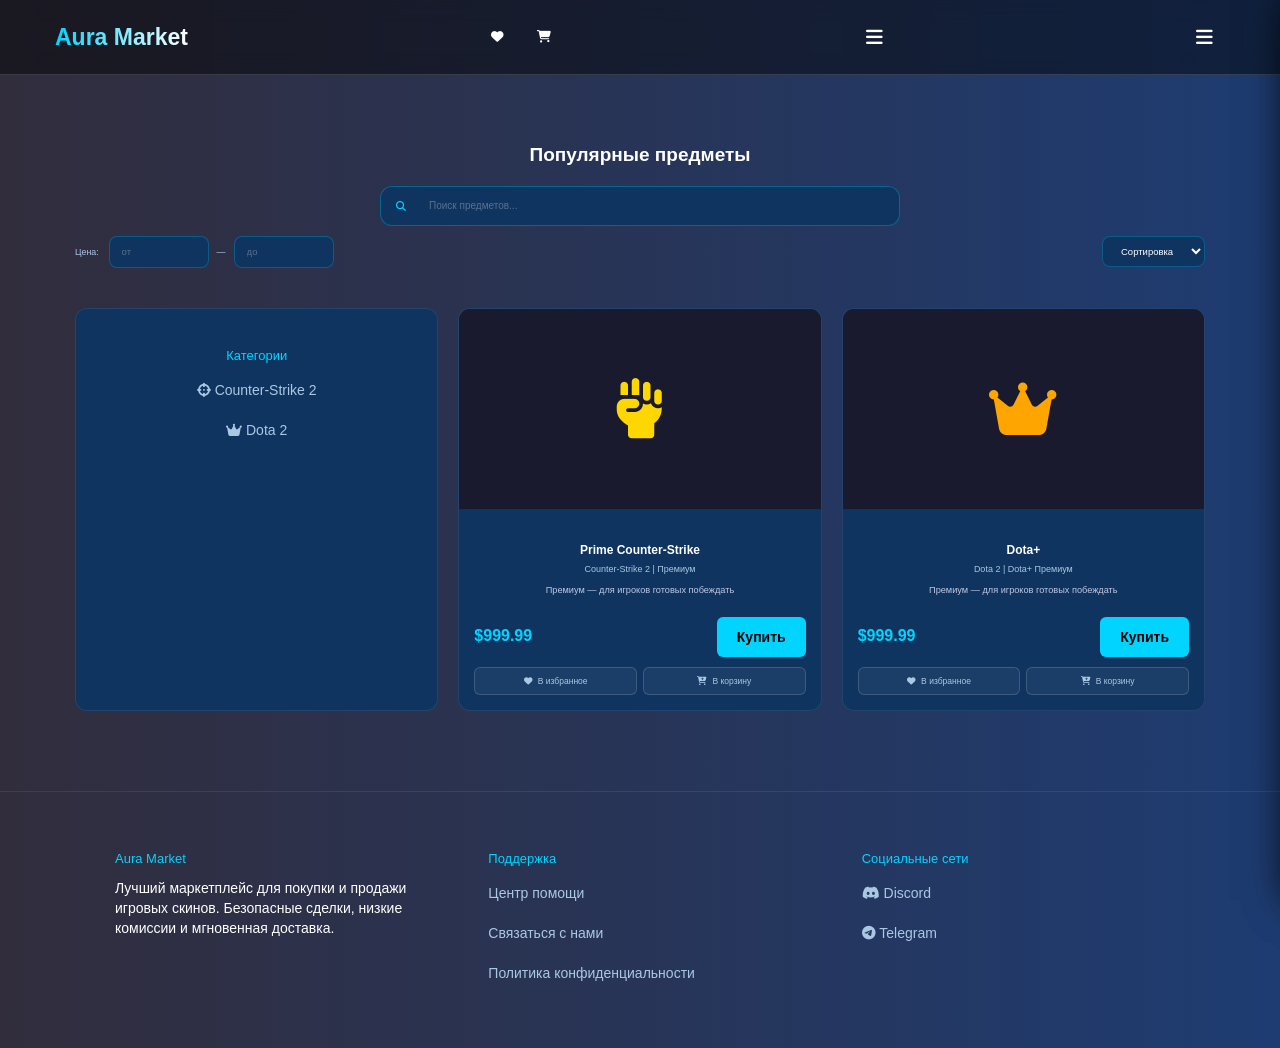
==== index.html @ d7846543 "Update index.html" ====
<!DOCTYPE html>
<html lang="ru">
<head>
    <meta charset="UTF-8">
    <meta name="viewport" content="width=device-width, initial-scale=1.0">
    <title>Aura Market</title>
    <link rel="stylesheet" href="https://cdn.jsdelivr.net/npm/bootstrap@3.4.1/dist/css/bootstrap.min.css">
    <link rel="stylesheet" href="https://cdnjs.cloudflare.com/ajax/libs/font-awesome/6.5.0/css/all.min.css">
    <link rel="stylesheet" href="style.css">

    <style>
        /* ========== БАЗОВЫЕ ЦВЕТА (как в Counter-Strike.html) ========== */
        body {
            background-color: #1a1a2e;
            color: white;
        }

        header {
            background: rgba(0,0,0,0.45);
            backdrop-filter: blur(10px);
            border-bottom: 1px solid rgba(255,255,255,0.15);
            padding: 12px 0;
            position: sticky;
            top: 0;
            z-index: 1000;
        }
        .header-content {
            display: flex;
            justify-content: space-between;
            align-items: center;
            max-width: 1200px;
            margin: 0 auto;
            padding: 0 15px;
            height: 50px;
            box-sizing: border-box;
        }
        .header-content > a {
            display: flex;
            align-items: center;
            text-decoration: none;
            padding: 0;
            margin: 0;
            line-height: 1;
            height: 100%;
        }
        label.hamburger {
            display: flex !important;
            align-items: center;
            margin: 0;
            line-height: 1;
            height: 100%;
        }
        .logo {
            font-size: 2.3rem;
            font-weight: 800;
            background: linear-gradient(90deg, #00d4ff, #ffffff);
            -webkit-background-clip: text;
            -webkit-text-fill-color: transparent;
            margin: 0;
            line-height: 1;
            display: flex;
            align-items: center;
        }
        .hamburger {
            font-size: 1.9rem;
            color: white;
            cursor: pointer;
            padding: 8px 12px;
            border-radius: 8px;
            transition: 0.3s;
            margin-left: 15px;
        }
        .hamburger:hover {
            background: rgba(255,255,255,0.15);
        }
        .menu-toggle { display: none; }

        .mobile-menu {
            position: absolute;
            top: 100%;
            right: 15px;
            background: rgba(25, 28, 55, 0.98);
            border: 1px solid rgba(0,212,255,0.3);
            border-radius: 12px;
            width: 260px;
            padding: 15px 0;
            box-shadow: 0 15px 35px rgba(0,0,0,0.6);
            opacity: 0;
            visibility: hidden;
            transform: translateY(-15px);
            transition: all 0.35s ease;
        }
        .menu-toggle:checked ~ .mobile-menu {
            opacity: 1;
            visibility: visible;
            transform: translateY(0);
        }
        .mobile-menu a {
            display: block;
            padding: 14px 22px;
            color: #e0e0ff;
            text-decoration: none;
            font-size: 1.08rem;
        }
        .mobile-menu a:hover {
            background: rgba(0,212,255,0.15);
            color: white;
        }
        .mobile-menu hr {
            border-color: rgba(255,255,255,0.12);
            margin: 10px 0;
        }
        .select-group {
            padding: 10px 22px;
            display: flex;
            gap: 12px;
        }
        .select-group select {
            flex: 1;
            background: rgba(255,255,255,0.08);
            color: white;
            border: 1px solid rgba(255,255,255,0.25);
            border-radius: 8px;
            padding: 8px 12px;
            font-size: 1rem;
        }

        /* ========== GRID и КАРТОЧКИ ========== */
        .skins-grid {
            display: grid;
            grid-template-columns: repeat(auto-fit, minmax(280px, 1fr));
            gap: 20px;
            padding: 20px 0;
        }

        .skin-card {
            background: #0f3460;
            border-radius: 12px;
            overflow: hidden;
            color: white;
            text-align: center;
            transition: transform 0.25s, box-shadow 0.25s;
        }
        .skin-card:hover {
            transform: translateY(-4px);
            box-shadow: 0 10px 30px rgba(0, 212, 255, 0.2);
        }
        .skin-image {
            font-size: 6rem;
            padding: 30px 0;
            background: #1a1a2e;
        }
        .skin-info {
            padding: 15px;
        }
        .skin-name {
            font-size: 1.2rem;
            font-weight: bold;
            margin-bottom: 6px;
        }
        .skin-game {
            font-size: 0.9rem;
            color: #aac8e4;
            margin-bottom: 8px;
        }
        .skin-info p {
            font-size: 0.92rem;
            color: #c0c8e0;
            margin-bottom: 12px;
        }
        .skin-price {
            display: flex;
            align-items: center;
            justify-content: space-between;
            gap: 10px;
        }
        .price {
            font-size: 1.6rem;
            font-weight: bold;
            color: #00d4ff;
            margin: 0;
        }
        .btn-buy {
            background: #00d4ff;
            color: #000;
            padding: 10px 20px;
            border: none;
            border-radius: 6px;
            cursor: pointer;
            font-weight: bold;
            transition: background 0.2s;
        }
        .btn-buy:hover {
            background: #00b8d9;
        }
        .btn-buy a {
            color: inherit;
            text-decoration: none;
        }

        /* ========== КАТЕГОРИИ ========== */
        .footer-column h3 {
            color: #00d4ff;
            margin-bottom: 12px;
        }
        .footer-column ul {
            list-style: none;
            padding: 0;
        }
        .footer-column ul li a {
            color: #aac8e4;
            text-decoration: none;
            display: block;
            padding: 5px 0;
            transition: color 0.2s;
        }
        .footer-column ul li a:hover {
            color: #00d4ff;
        }
        .footer-column.categories {
            background: #0f3460;
            border-radius: 12px;
            padding: 20px;
            display: flex;
            flex-direction: column;
            justify-content: flex-start;
        }

        /* ========== ПОИСК ========== */
        .search-bar {
            max-width: 520px;
            margin: 0 auto 10px;
            position: relative;
        }
        .search-bar input {
            width: 100%;
            padding: 12px 44px 12px 48px;
            border-radius: 12px;
            border: 1px solid rgba(0,212,255,0.3);
            background: #0f3460;
            color: white;
            font-size: 1rem;
            outline: none;
            transition: border-color 0.2s, box-shadow 0.2s;
            box-sizing: border-box;
        }
        .search-bar input:focus {
            border-color: rgba(0,212,255,0.7);
            box-shadow: 0 0 0 3px rgba(0,212,255,0.12);
        }
        .search-bar input::placeholder {
            color: rgba(255,255,255,0.3);
        }
        .search-bar .search-icon {
            position: absolute;
            left: 16px;
            top: 50%;
            transform: translateY(-50%);
            color: #00d4ff;
            font-size: 1rem;
            pointer-events: none;
        }
        .search-bar .search-clear {
            position: absolute;
            right: 14px;
            top: 50%;
            transform: translateY(-50%);
            color: rgba(255,255,255,0.4);
            font-size: 0.85rem;
            cursor: pointer;
            display: none;
            background: none;
            border: none;
            padding: 0;
            line-height: 1;
        }
        .search-bar .search-clear:hover { color: #00d4ff; }

        .no-results {
            display: none;
            text-align: center;
            padding: 40px 20px;
            color: #aac8e4;
            font-size: 1.05rem;
            grid-column: 1 / -1;
        }
        .no-results i {
            font-size: 2.5rem;
            color: #00d4ff;
            display: block;
            margin-bottom: 12px;
        }

        /* ========== ИКОНКИ ХЕДЕРА ========== */
        .header-icons {
            display: flex;
            align-items: center;
            gap: 4px;
            height: 100%;
        }
        .icon-btn {
            position: relative;
            display: flex;
            align-items: center;
            justify-content: center;
            width: 42px;
            height: 42px;
            border-radius: 8px;
            background: none;
            border: none;
            color: white;
            font-size: 1.25rem;
            cursor: pointer;
            transition: background 0.2s;
        }
        .icon-btn:hover { background: rgba(255,255,255,0.12); }
        .icon-btn .badge {
            position: absolute;
            top: 4px;
            right: 4px;
            background: #00d4ff;
            color: #000;
            font-size: 0.6rem;
            font-weight: 700;
            border-radius: 999px;
            min-width: 16px;
            height: 16px;
            display: flex;
            align-items: center;
            justify-content: center;
            padding: 0 3px;
            display: none;
        }

        /* ========== БОКОВЫЕ ПАНЕЛИ ========== */
        .side-panel {
            position: fixed;
            top: 0;
            right: -380px;
            width: 360px;
            max-width: 95vw;
            height: 100vh;
            background: #0d1b3e;
            border-left: 1px solid rgba(0,212,255,0.2);
            box-shadow: -10px 0 40px rgba(0,0,0,0.6);
            z-index: 2000;
            display: flex;
            flex-direction: column;
            transition: right 0.35s cubic-bezier(.4,0,.2,1);
        }
        .side-panel.open { right: 0; }

        .panel-overlay {
            position: fixed;
            inset: 0;
            background: rgba(0,0,0,0.55);
            z-index: 1999;
            opacity: 0;
            pointer-events: none;
            transition: opacity 0.3s;
        }
        .panel-overlay.open { opacity: 1; pointer-events: all; }

        .panel-header {
            display: flex;
            align-items: center;
            justify-content: space-between;
            padding: 18px 20px;
            border-bottom: 1px solid rgba(255,255,255,0.1);
            flex-shrink: 0;
        }
        .panel-header h3 {
            margin: 0;
            font-size: 1.2rem;
            font-weight: 700;
            color: #00d4ff;
        }
        .panel-close {
            background: none;
            border: none;
            color: rgba(255,255,255,0.5);
            font-size: 1.3rem;
            cursor: pointer;
            padding: 4px 8px;
            border-radius: 6px;
            transition: all 0.2s;
        }
        .panel-close:hover { background: rgba(255,255,255,0.1); color: white; }

        .panel-body {
            flex: 1;
            overflow-y: auto;
            padding: 16px;
        }
        .panel-body::-webkit-scrollbar { width: 4px; }
        .panel-body::-webkit-scrollbar-thumb { background: rgba(0,212,255,0.3); border-radius: 4px; }

        .panel-empty {
            text-align: center;
            padding: 60px 20px;
            color: #aac8e4;
        }
        .panel-empty i {
            font-size: 3rem;
            color: rgba(0,212,255,0.3);
            display: block;
            margin-bottom: 14px;
        }

        /* Карточка внутри панели */
        .panel-item {
            display: flex;
            align-items: center;
            gap: 12px;
            background: #0f3460;
            border-radius: 10px;
            padding: 12px;
            margin-bottom: 10px;
        }
        .panel-item-icon {
            font-size: 2rem;
            width: 48px;
            text-align: center;
            flex-shrink: 0;
        }
        .panel-item-info { flex: 1; min-width: 0; }
        .panel-item-name {
            font-weight: 600;
            font-size: 0.95rem;
            white-space: nowrap;
            overflow: hidden;
            text-overflow: ellipsis;
        }
        .panel-item-game {
            font-size: 0.8rem;
            color: #aac8e4;
            margin-top: 2px;
        }
        .panel-item-price {
            font-size: 1rem;
            font-weight: 700;
            color: #00d4ff;
            white-space: nowrap;
        }
        .panel-item-actions {
            display: flex;
            flex-direction: column;
            gap: 5px;
            flex-shrink: 0;
        }
        .panel-item-actions button {
            background: none;
            border: none;
            cursor: pointer;
            padding: 4px 6px;
            border-radius: 6px;
            font-size: 0.85rem;
            transition: all 0.2s;
        }
        .btn-remove-item { color: #ff6b6b; }
        .btn-remove-item:hover { background: rgba(255,107,107,0.15); }
        .btn-move-item { color: #aac8e4; }
        .btn-move-item:hover { background: rgba(0,212,255,0.15); color: #00d4ff; }

        /* Корзина — количество */
        .panel-item-qty {
            display: flex;
            align-items: center;
            gap: 6px;
            margin-top: 4px;
        }
        .qty-btn {
            background: rgba(255,255,255,0.08);
            border: none;
            color: white;
            width: 22px;
            height: 22px;
            border-radius: 4px;
            cursor: pointer;
            font-size: 0.85rem;
            display: flex;
            align-items: center;
            justify-content: center;
            transition: background 0.15s;
        }
        .qty-btn:hover { background: rgba(0,212,255,0.2); }
        .qty-val { font-size: 0.9rem; min-width: 16px; text-align: center; }

        /* Футер панели */
        .panel-footer {
            padding: 16px;
            border-top: 1px solid rgba(255,255,255,0.1);
            flex-shrink: 0;
        }
        .panel-total {
            display: flex;
            justify-content: space-between;
            font-size: 1rem;
            font-weight: 600;
            margin-bottom: 12px;
            color: white;
        }
        .panel-total span:last-child { color: #00d4ff; }
        .btn-checkout {
            width: 100%;
            padding: 12px;
            background: #00d4ff;
            color: #000;
            border: none;
            border-radius: 10px;
            font-size: 1rem;
            font-weight: 700;
            cursor: pointer;
            transition: background 0.2s, transform 0.15s;
        }
        .btn-checkout:hover { background: #00b8d9; transform: translateY(-1px); }

        /* Кнопки на карточках */
        .skin-card-actions {
            display: flex;
            gap: 6px;
            margin-top: 10px;
        }
        .btn-card-action {
            flex: 1;
            padding: 7px;
            border-radius: 6px;
            border: 1px solid rgba(255,255,255,0.15);
            background: rgba(255,255,255,0.05);
            color: #aac8e4;
            font-size: 0.85rem;
            cursor: pointer;
            transition: all 0.2s;
            display: flex;
            align-items: center;
            justify-content: center;
            gap: 5px;
        }
        .btn-card-action:hover { background: rgba(0,212,255,0.12); border-color: rgba(0,212,255,0.35); color: #00d4ff; }
        .btn-card-action.active-fav { color: #ff6b6b; border-color: rgba(255,107,107,0.35); background: rgba(255,107,107,0.08); }
        .btn-card-action.active-cart { color: #00d4ff; border-color: rgba(0,212,255,0.4); background: rgba(0,212,255,0.08); }
        .filters-bar {
            display: flex;
            align-items: center;
            gap: 10px;
            flex-wrap: wrap;
            margin-bottom: 20px;
        }
        .filter-label {
            font-size: 0.88rem;
            color: #aac8e4;
            white-space: nowrap;
            margin: 0;
        }
        .price-inputs {
            display: flex;
            align-items: center;
            gap: 8px;
            flex: 1;
            min-width: 200px;
        }
        .price-inputs input {
            width: 100px;
            padding: 8px 12px;
            border-radius: 8px;
            border: 1px solid rgba(0,212,255,0.25);
            background: #0f3460;
            color: white;
            font-size: 0.95rem;
            outline: none;
            transition: border-color 0.2s;
            box-sizing: border-box;
        }
        .price-inputs input:focus {
            border-color: rgba(0,212,255,0.6);
        }
        .price-inputs input::placeholder {
            color: rgba(255,255,255,0.3);
        }
        .price-inputs .separator {
            color: #aac8e4;
            font-size: 0.9rem;
        }
        .filter-sort {
            padding: 8px 14px;
            border-radius: 8px;
            border: 1px solid rgba(0,212,255,0.25);
            background: #0f3460;
            color: white;
            font-size: 0.95rem;
            outline: none;
            cursor: pointer;
            transition: border-color 0.2s;
        }
        .filter-sort:focus {
            border-color: rgba(0,212,255,0.6);
        }
        .btn-reset-filters {
            padding: 8px 14px;
            border-radius: 8px;
            border: 1px solid rgba(255,255,255,0.15);
            background: transparent;
            color: #aac8e4;
            font-size: 0.88rem;
            cursor: pointer;
            transition: all 0.2s;
            white-space: nowrap;
            display: none;
        }
        .btn-reset-filters:hover {
            border-color: rgba(0,212,255,0.4);
            color: #00d4ff;
        }
        .btn-reset-filters.visible {
            display: inline-block;
        }

        /* ========== ЗАГОЛОВОК СЕКЦИИ ========== */
        .section-title {
            text-align: center;
            color: white;
            font-size: 1.9rem;
            font-weight: 700;
            margin: 30px 0 20px;
        }
        .section-title span {
            color: #00d4ff;
        }


    </style>
</head>
<body>

<header>
    <div class="header-content">
        <a href="index.html"><div class="logo">Aura Market</div></a>

        <div class="header-icons">
            <button class="icon-btn" id="btn-open-fav" title="Избранное">
                <i class="fas fa-heart"></i>
                <span class="badge" id="fav-badge">0</span>
            </button>
            <button class="icon-btn" id="btn-open-cart" title="Корзина">
                <i class="fas fa-shopping-cart"></i>
                <span class="badge" id="cart-badge">0</span>
            </button>
        </div>

        <input type="checkbox" id="menu-toggle" class="menu-toggle">
        <label for="menu-toggle" class="hamburger">
            <i class="fas fa-bars"></i>
        </label>
        <label for="menu-toggle" class="hamburger">
            <i class="fas fa-bars"></i>
        </label>

        <div class="mobile-menu">
            <a href="Counter-Strike.html"><i class="fas fa-crosshairs"></i> CS 2</a>
            <a href="Dota.html"><i class="fas fa-crown"></i> Dota 2</a>
            <a href="SMI.html"><i class="fas fa-newspaper"></i> <span data-ru="Новости" data-en="News">Новости</span></a>
            <a href="profil.html"><i class="fas fa-user"></i> <span data-ru="Перейти в профиль" data-en="Go to profile">Перейти в профиль</span></a>
            <hr>
            <div class="select-group">
                <select id="currency">
                    <option value="USD">USD $</option>
                    <option value="RUB">RUB ₽</option>
                    <option value="EUR">EUR €</option>
                </select>
                <select id="language">
                    <option value="ru">Русский</option>
                    <option value="en">English</option>
                </select>
            </div>
        </div>
    </div>
</header>

<main class="container">
    <section class="featured-skins">
        <h2 class="section-title" data-ru="Популярные предметы" data-en="Popular Items">Популярные предметы</h2>

        <div class="search-bar">
            <i class="fas fa-search search-icon"></i>
            <input type="text" id="search-input" placeholder="Поиск предметов..." autocomplete="off">
            <button class="search-clear" id="search-clear"><i class="fas fa-times"></i></button>
        </div>

        <div class="filters-bar">
            <span class="filter-label" data-ru="Цена:" data-en="Price:">Цена:</span>
            <div class="price-inputs">
                <input type="number" id="price-min" placeholder="от" min="0">
                <span class="separator">—</span>
                <input type="number" id="price-max" placeholder="до" min="0">
            </div>
            <select class="filter-sort" id="sort-select">
                <option value="" data-ru="Сортировка" data-en="Sort by">Сортировка</option>
                <option value="asc" data-ru="Дешевле" data-en="Price: Low to High">Дешевле</option>
                <option value="desc" data-ru="Дороже" data-en="Price: High to Low">Дороже</option>
            </select>
            <button class="btn-reset-filters" id="reset-filters" data-ru="Сбросить" data-en="Reset">Сбросить</button>
        </div>

        <div class="skins-grid">
            <div class="no-results" id="no-results">
                <i class="fas fa-search"></i>
                <span data-ru="Ничего не найдено" data-en="Nothing found">Ничего не найдено</span>
            </div>
            <!-- Категории -->
            <div class="skin-card footer-column categories">
                <h3 data-ru="Категории" data-en="Categories">Категории</h3>
                <ul>
                    <li><a href="Counter-Strike.html"><i class="fas fa-crosshairs"></i> Counter-Strike 2</a></li>
                    <li><a href="Dota.html"><i class="fas fa-crown"></i> Dota 2</a></li>
                </ul>
            </div>

            <!-- Карточка 1 -->
            <div class="skin-card" data-id="cs-prime" data-name="Prime Counter-Strike" data-game="Counter-Strike 2 | Премиум" data-icon="fa-fist-raised" data-icon-color="#FFD700" data-base="999.99">
                <div class="skin-image" style="color: #FFD700;">
                    <i class="fas fa-fist-raised"></i>
                </div>
                <div class="skin-info">
                    <h3 class="skin-name" data-ru="Prime Counter-Strike" data-en="Prime Counter-Strike">Prime Counter-Strike</h3>
                    <div class="skin-game" data-ru="Counter-Strike 2 | Премиум" data-en="Counter-Strike 2 | Premium">Counter-Strike 2 | Премиум</div>
                    <p data-ru="Премиум — для игроков готовых побеждать" data-en="Premium — for players ready to win">Премиум — для игроков готовых побеждать</p>
                    <div class="skin-price">
                        <div class="price" data-base="999.99">$999.99</div>
                        <button class="btn-buy">
                            <a href="buy_button_CS.html" data-ru="Купить" data-en="Buy">Купить</a>
                        </button>
                    </div>
                    <div class="skin-card-actions">
                        <button class="btn-card-action btn-fav" data-id="cs-prime"><i class="fas fa-heart"></i> <span data-ru="В избранное" data-en="Wishlist">В избранное</span></button>
                        <button class="btn-card-action btn-cart" data-id="cs-prime"><i class="fas fa-cart-plus"></i> <span data-ru="В корзину" data-en="Add to cart">В корзину</span></button>
                    </div>
                </div>
            </div>

            <!-- Карточка 2 -->
            <div class="skin-card" data-id="dota-plus" data-name="Dota+" data-game="Dota 2 | Dota+ Премиум" data-icon="fa-crown" data-icon-color="#FFA500" data-base="999.99">
                <div class="skin-image" style="color: #FFA500;">
                    <i class="fas fa-crown"></i>
                </div>
                <div class="skin-info">
                    <h3 class="skin-name" data-ru="Dota+" data-en="Dota+">Dota+</h3>
                    <div class="skin-game" data-ru="Dota 2 | Dota+ Премиум" data-en="Dota 2 | Dota+ Premium">Dota 2 | Dota+ Премиум</div>
                    <p data-ru="Премиум — для игроков готовых побеждать" data-en="Premium — for players ready to win">Премиум — для игроков готовых побеждать</p>
                    <div class="skin-price">
                        <div class="price" data-base="999.99">$999.99</div>
                        <button class="btn-buy">
                            <a href="buy_button_CS.html" data-ru="Купить" data-en="Buy">Купить</a>
                        </button>
                    </div>
                    <div class="skin-card-actions">
                        <button class="btn-card-action btn-fav" data-id="dota-plus"><i class="fas fa-heart"></i> <span data-ru="В избранное" data-en="Wishlist">В избранное</span></button>
                        <button class="btn-card-action btn-cart" data-id="dota-plus"><i class="fas fa-cart-plus"></i> <span data-ru="В корзину" data-en="Add to cart">В корзину</span></button>
                    </div>
                </div>
            </div>
        </div>
    </section>
</main>

<footer>
    <div class="container">
        <div class="footer-content row">
            <div class="footer-column col-md-4">
                <h3>Aura Market</h3>
                <p data-ru="Лучший маркетплейс для покупки и продажи игровых скинов. Безопасные сделки, низкие комиссии и мгновенная доставка."
                   data-en="The best marketplace for buying and selling game skins. Secure deals, low fees and instant delivery.">
                    Лучший маркетплейс для покупки и продажи игровых скинов. Безопасные сделки, низкие комиссии и мгновенная доставка.
                </p>
            </div>

            <div class="footer-column col-md-4">
                <h3 data-ru="Поддержка" data-en="Support">Поддержка</h3>
                <ul class="list-unstyled">
                    <li><a href="help center.html" data-ru="Центр помощи" data-en="Help Center">Центр помощи</a></li>
                    <li><a href="#" data-ru="Связаться с нами" data-en="Contact Us">Связаться с нами</a></li>
                    <li><a href="#" data-ru="Политика конфиденциальности" data-en="Privacy Policy">Политика конфиденциальности</a></li>
                </ul>
            </div>

            <div class="footer-column col-md-4">
                <h3 data-ru="Социальные сети" data-en="Social Networks">Социальные сети</h3>
                <ul class="list-unstyled">
                    <li><a href="Net.html"><i class="fab fa-discord"></i> Discord</a></li>
                    <li><a href="Net.html"><i class="fab fa-telegram"></i> Telegram</a></li>
                </ul>
            </div>
        </div>
    </div>
</footer>

<script>
const rates = { USD: 1, RUB: 83.13, EUR: 0.864 };
let currentCurrency = localStorage.getItem('currency') || 'USD';
let currentLang = localStorage.getItem('language') || 'ru';

function updatePrices() {
    document.querySelectorAll('.price').forEach(el => {
        const baseUSD = parseFloat(el.getAttribute('data-base')) || 0;
        const converted = (baseUSD * rates[currentCurrency]).toFixed(2);
        const symbol = currentCurrency === 'USD' ? '$' : currentCurrency === 'RUB' ? '₽' : '€';
        el.textContent = symbol + converted;
    });
}

function switchLanguage(lang) {
    currentLang = lang;
    localStorage.setItem('language', lang);
    document.documentElement.lang = lang;
    document.querySelectorAll('[data-ru]').forEach(el => {
        const attr = lang === 'ru' ? 'ru' : 'en';
        if (el.hasAttribute(`data-${attr}`)) el.textContent = el.getAttribute(`data-${attr}`);
    });
    document.querySelectorAll('.btn-buy a').forEach(a => {
        a.textContent = lang === 'ru' ? 'Купить' : 'Buy';
    });
    const si = document.getElementById('search-input');
    if (si) si.placeholder = lang === 'ru' ? 'Поиск предметов...' : 'Search items...';
    const pmin = document.getElementById('price-min');
    const pmax = document.getElementById('price-max');
    if (pmin) pmin.placeholder = lang === 'ru' ? 'от' : 'min';
    if (pmax) pmax.placeholder = lang === 'ru' ? 'до' : 'max';
}

function initPage() {
    const curSelect = document.getElementById('currency');
    const langSelect = document.getElementById('language');
    if (curSelect) curSelect.value = currentCurrency;
    if (langSelect) langSelect.value = currentLang;
    switchLanguage(currentLang);
    updatePrices();
}

    // ========== ПОИСК И ФИЛЬТРЫ ==========
    const searchInput   = document.getElementById('search-input');
    const searchClear   = document.getElementById('search-clear');
    const noResults     = document.getElementById('no-results');
    const priceMin      = document.getElementById('price-min');
    const priceMax      = document.getElementById('price-max');
    const sortSelect    = document.getElementById('sort-select');
    const resetBtn      = document.getElementById('reset-filters');
    const grid          = document.querySelector('.skins-grid');

    function getCardPriceUSD(card) {
        const priceEl = card.querySelector('.price');
        return priceEl ? parseFloat(priceEl.getAttribute('data-base')) || 0 : 0;
    }

    function checkFiltersActive() {
        const active = searchInput.value.trim() || priceMin.value || priceMax.value || sortSelect.value;
        resetBtn.classList.toggle('visible', !!active);
        searchClear.style.display = searchInput.value.trim() ? 'block' : 'none';
    }

    function applyFilters() {
        const query   = searchInput.value.trim().toLowerCase();
        const minUSD  = priceMin.value !== '' ? parseFloat(priceMin.value) / rates[currentCurrency] : null;
        const maxUSD  = priceMax.value !== '' ? parseFloat(priceMax.value) / rates[currentCurrency] : null;
        const sort    = sortSelect.value;

        const cards = Array.from(document.querySelectorAll('.skin-card'));

        // Фильтрация
        let visible = 0;
        cards.forEach(card => {
            const name    = (card.querySelector('.skin-name')?.textContent || '').toLowerCase();
            const priceV  = getCardPriceUSD(card);
            const nameOk  = !query || name.includes(query);
            const minOk   = minUSD === null || priceV >= minUSD;
            const maxOk   = maxUSD === null || priceV <= maxUSD;
            const match   = nameOk && minOk && maxOk;
            card.style.display = match ? '' : 'none';
            if (match) visible++;
        });

        noResults.style.display = visible === 0 ? 'block' : 'none';

        // Сортировка видимых карточек
        if (sort) {
            const visibleCards = cards.filter(c => c.style.display !== 'none');
            visibleCards.sort((a, b) => {
                const pa = getCardPriceUSD(a);
                const pb = getCardPriceUSD(b);
                return sort === 'asc' ? pa - pb : pb - pa;
            });
            visibleCards.forEach(card => grid.appendChild(card));
        }

        checkFiltersActive();
    }

    searchInput.addEventListener('input', applyFilters);
    priceMin.addEventListener('input', applyFilters);
    priceMax.addEventListener('input', applyFilters);
    sortSelect.addEventListener('change', applyFilters);

    searchClear.addEventListener('click', () => {
        searchInput.value = '';
        applyFilters();
        searchInput.focus();
    });

    resetBtn.addEventListener('click', () => {
        searchInput.value = '';
        priceMin.value = '';
        priceMax.value = '';
        sortSelect.value = '';
        applyFilters();
    });

document.addEventListener('DOMContentLoaded', () => {
    initPage();

    document.getElementById('currency')?.addEventListener('change', e => {
        currentCurrency = e.target.value;
        localStorage.setItem('currency', currentCurrency);
        updatePrices();
        renderCart();
    });
    document.getElementById('language')?.addEventListener('change', e => {
        switchLanguage(e.target.value);
    });

    // ========== КОРЗИНА И ИЗБРАННОЕ ==========
    let cart = JSON.parse(localStorage.getItem('aura_cart') || '[]');
    let favs = JSON.parse(localStorage.getItem('aura_favs') || '[]');

    // Данные товаров из карточек
    function getItemData(id) {
        const card = document.querySelector(`.skin-card[data-id="${id}"]`);
        if (!card) return null;
        return {
            id,
            name: card.dataset.name,
            game: card.dataset.game,
            icon: card.dataset.icon,
            iconColor: card.dataset.iconColor,
            base: parseFloat(card.dataset.base)
        };
    }

    function save() {
        localStorage.setItem('aura_cart', JSON.stringify(cart));
        localStorage.setItem('aura_favs', JSON.stringify(favs));
    }

    function formatPrice(baseUSD) {
        const sym = currentCurrency === 'USD' ? '$' : currentCurrency === 'RUB' ? '₽' : '€';
        return sym + (baseUSD * rates[currentCurrency]).toFixed(2);
    }

    // Бейджи
    function updateBadges() {
        const cartCount = cart.reduce((s, i) => s + i.qty, 0);
        const favCount  = favs.length;
        const cb = document.getElementById('cart-badge');
        const fb = document.getElementById('fav-badge');
        cb.textContent = cartCount;
        cb.style.display = cartCount > 0 ? 'flex' : 'none';
        fb.textContent = favCount;
        fb.style.display = favCount > 0 ? 'flex' : 'none';
    }

    // Рендер избранного
    function renderFavs() {
        const body  = document.getElementById('fav-body');
        const empty = document.getElementById('fav-empty');
        // Удаляем старые элементы (кроме empty)
        body.querySelectorAll('.panel-item').forEach(el => el.remove());

        if (favs.length === 0) { empty.style.display = ''; return; }
        empty.style.display = 'none';

        favs.forEach(item => {
            const inCart = cart.some(c => c.id === item.id);
            const el = document.createElement('div');
            el.className = 'panel-item';
            el.dataset.id = item.id;
            el.innerHTML = `
                <div class="panel-item-icon"><i class="fas ${item.icon}" style="color:${item.iconColor}"></i></div>
                <div class="panel-item-info">
                    <div class="panel-item-name">${item.name}</div>
                    <div class="panel-item-game">${item.game}</div>
                    <div class="panel-item-price">${formatPrice(item.base)}</div>
                </div>
                <div class="panel-item-actions">
                    <button class="panel-item-actions btn-remove-item" title="Удалить" data-action="rem-fav" data-id="${item.id}"><i class="fas fa-trash-alt"></i></button>
                    <button class="panel-item-actions btn-move-item" title="${inCart ? 'Уже в корзине' : 'В корзину'}" data-action="fav-to-cart" data-id="${item.id}">
                        <i class="fas ${inCart ? 'fa-check' : 'fa-cart-plus'}"></i>
                    </button>
                </div>`;
            body.appendChild(el);
        });
        updateBadges();
    }

    // Рендер корзины
    function renderCart() {
        const body   = document.getElementById('cart-body');
        const empty  = document.getElementById('cart-empty');
        const footer = document.getElementById('cart-footer');
        body.querySelectorAll('.panel-item').forEach(el => el.remove());

        if (cart.length === 0) {
            empty.style.display = '';
            footer.style.display = 'none';
            return;
        }
        empty.style.display = 'none';
        footer.style.display = '';

        let total = 0;
        cart.forEach(item => {
            total += item.base * item.qty;
            const el = document.createElement('div');
            el.className = 'panel-item';
            el.dataset.id = item.id;
            el.innerHTML = `
                <div class="panel-item-icon"><i class="fas ${item.icon}" style="color:${item.iconColor}"></i></div>
                <div class="panel-item-info">
                    <div class="panel-item-name">${item.name}</div>
                    <div class="panel-item-game">${item.game}</div>
                    <div class="panel-item-qty">
                        <button class="qty-btn" data-action="qty-dec" data-id="${item.id}">−</button>
                        <span class="qty-val">${item.qty}</span>
                        <button class="qty-btn" data-action="qty-inc" data-id="${item.id}">+</button>
                    </div>
                </div>
                <div style="display:flex;flex-direction:column;align-items:flex-end;gap:6px;flex-shrink:0;">
                    <div class="panel-item-price">${formatPrice(item.base * item.qty)}</div>
                    <div class="panel-item-actions">
                        <button class="btn-remove-item" data-action="rem-cart" data-id="${item.id}" title="Удалить"><i class="fas fa-trash-alt"></i></button>
                    </div>
                </div>`;
            body.appendChild(el);
        });

        document.getElementById('cart-total').textContent = formatPrice(total);
        updateBadges();
    }

    // Обновить кнопки на карточках
    function syncCardButtons() {
        document.querySelectorAll('.btn-fav').forEach(btn => {
            const inFav = favs.some(f => f.id === btn.dataset.id);
            btn.classList.toggle('active-fav', inFav);
        });
        document.querySelectorAll('.btn-cart').forEach(btn => {
            const inCart = cart.some(c => c.id === btn.dataset.id);
            btn.classList.toggle('active-cart', inCart);
        });
    }

    // Открыть/закрыть панели
    const overlay = document.getElementById('panel-overlay');
    function openPanel(id) {
        document.getElementById(id).classList.add('open');
        overlay.classList.add('open');
    }
    function closeAll() {
        document.querySelectorAll('.side-panel').forEach(p => p.classList.remove('open'));
        overlay.classList.remove('open');
    }

    document.getElementById('btn-open-fav').addEventListener('click', () => { renderFavs(); openPanel('panel-fav'); });
    document.getElementById('btn-open-cart').addEventListener('click', () => { renderCart(); openPanel('panel-cart'); });
    document.getElementById('close-fav').addEventListener('click', closeAll);
    document.getElementById('close-cart').addEventListener('click', closeAll);
    overlay.addEventListener('click', closeAll);

    // Делегирование событий — кнопки на карточках
    document.addEventListener('click', e => {
        // Добавить в избранное
        const favBtn = e.target.closest('.btn-fav');
        if (favBtn) {
            const id   = favBtn.dataset.id;
            const idx  = favs.findIndex(f => f.id === id);
            if (idx === -1) { const d = getItemData(id); if (d) favs.push(d); }
            else favs.splice(idx, 1);
            save(); syncCardButtons(); updateBadges(); return;
        }

        // Добавить в корзину
        const cartBtn = e.target.closest('.btn-cart');
        if (cartBtn) {
            const id  = cartBtn.dataset.id;
            const idx = cart.findIndex(c => c.id === id);
            if (idx === -1) { const d = getItemData(id); if (d) cart.push({...d, qty: 1}); }
            else cart.splice(idx, 1);
            save(); syncCardButtons(); updateBadges(); renderCart(); return;
        }

        // Действия внутри панелей
        const action = e.target.closest('[data-action]')?.dataset.action;
        const id     = e.target.closest('[data-action]')?.dataset.id;
        if (!action) return;

        if (action === 'rem-fav') {
            favs = favs.filter(f => f.id !== id);
            save(); syncCardButtons(); renderFavs(); updateBadges();
        }
        if (action === 'fav-to-cart') {
            const inCart = cart.some(c => c.id === id);
            if (!inCart) { const d = favs.find(f => f.id === id); if (d) cart.push({...d, qty: 1}); }
            save(); syncCardButtons(); renderFavs(); renderCart(); updateBadges();
        }
        if (action === 'rem-cart') {
            cart = cart.filter(c => c.id !== id);
            save(); syncCardButtons(); renderCart(); updateBadges();
        }
        if (action === 'qty-inc') {
            const item = cart.find(c => c.id === id);
            if (item) item.qty++;
            save(); renderCart();
        }
        if (action === 'qty-dec') {
            const item = cart.find(c => c.id === id);
            if (item && item.qty > 1) item.qty--;
            else cart = cart.filter(c => c.id !== id);
            save(); syncCardButtons(); renderCart(); updateBadges();
        }
    });

    // Инициализация
    syncCardButtons();
    updateBadges();
});
</script>

<!-- OVERLAY -->
<div class="panel-overlay" id="panel-overlay"></div>

<!-- ПАНЕЛЬ ИЗБРАННОГО -->
<div class="side-panel" id="panel-fav">
    <div class="panel-header">
        <h3><i class="fas fa-heart" style="margin-right:8px;"></i><span data-ru="Избранное" data-en="Wishlist">Избранное</span></h3>
        <button class="panel-close" id="close-fav"><i class="fas fa-times"></i></button>
    </div>
    <div class="panel-body" id="fav-body">
        <div class="panel-empty" id="fav-empty">
            <i class="fas fa-heart"></i>
            <p data-ru="Список избранного пуст" data-en="Your wishlist is empty">Список избранного пуст</p>
        </div>
    </div>
</div>

<!-- ПАНЕЛЬ КОРЗИНЫ -->
<div class="side-panel" id="panel-cart">
    <div class="panel-header">
        <h3><i class="fas fa-shopping-cart" style="margin-right:8px;"></i><span data-ru="Корзина" data-en="Cart">Корзина</span></h3>
        <button class="panel-close" id="close-cart"><i class="fas fa-times"></i></button>
    </div>
    <div class="panel-body" id="cart-body">
        <div class="panel-empty" id="cart-empty">
            <i class="fas fa-shopping-cart"></i>
            <p data-ru="Корзина пуста" data-en="Your cart is empty">Корзина пуста</p>
        </div>
    </div>
    <div class="panel-footer" id="cart-footer" style="display:none;">
        <div class="panel-total">
            <span data-ru="Итого:" data-en="Total:">Итого:</span>
            <span id="cart-total">$0.00</span>
        </div>
        <button class="btn-checkout" onclick="window.location.href='buy_button_CS.html'">
            <i class="fas fa-bolt" style="margin-right:8px;"></i>
            <span data-ru="Оформить заказ" data-en="Checkout">Оформить заказ</span>
        </button>
    </div>
</div>

<script src="https://ajax.googleapis.com/ajax/libs/jquery/3.6.0/jquery.min.js"></script>
<script src="https://cdn.jsdelivr.net/npm/bootstrap@3.4.1/dist/js/bootstrap.min.js"></script>
</body>
</html>
---- style.css ----
* {
    margin: 0;
    padding: 0;
    box-sizing: border-box;
    font-family: 'Segoe UI', Tahoma, Geneva, Verdana, sans-serif;
}

body {
    background: linear-gradient(to right, #312d3d, #1e3c72);
    color: white;
    min-height: 100vh;
    padding-bottom: 50px;
    overflow-x: hidden;
}

a {
    text-decoration: none;
}

/* ── Container ── */
.container {
    max-width: 10000px;
    margin: 0 auto;
    padding: 0 20px;
}

@media (max-width: 768px) {
    .container {
        width: 100%;
        padding: 0 20px;
    }
}

/* ── Header ── */
header {
    padding: 20px 0;
    background: rgba(0, 0, 0, 0.25);
    backdrop-filter: blur(8px);
    border-bottom: 1px solid rgba(255, 255, 255, 0.08);
    margin-bottom: 40px;
}

.header-content {
    display: flex;
    justify-content: space-between;
    align-items: center;
    flex-wrap: wrap;
    gap: 20px;
}

/* ── Logo ── */
.logo {
    display: flex;
    align-items: center;
    gap: 15px;
    flex-shrink: 0;
}

.logo i {
    font-size: 2.5rem;
    color: #4a9eff;
}

.logo h1 {
    font-size: 2.2rem;
    background: linear-gradient(to right, #fff, #a3d5ff);
    -webkit-background-clip: text;
    background-clip: text;
    color: transparent;
}

/* ── Nav ── */
nav {
    flex-grow: 1;
    display: flex;
    justify-content: center;
}

nav ul {
    display: flex;
    list-style: none;
    gap: 15px;
    flex-wrap: wrap;
    justify-content: center;
}

nav a {
    color: #ffffff;
    text-decoration: none;
    font-size: 1.1rem;
    font-weight: 500;
    padding: 10px 18px;
    border-radius: 10px;
    background: rgba(255, 255, 255, 0.08);
    transition: all 0.25s ease;
    white-space: nowrap;
}

nav a:hover {
    background: rgba(74, 158, 255, 0.22);
    color: #ffffff;
}

/* ── User actions ── */
.user-actions {
    display: flex;
    gap: 15px;
    padding: 10px 0;
    flex-shrink: 0;
}

/* ── Buttons ── */
.btn {
    padding: 10px 20px;
    border-radius: 8px;
    border: none;
    cursor: pointer;
    font-weight: 600;
    transition: all 0.3s ease;
}

.btn-login {
    background-color: transparent;
    color: white;
    border: 1px solid rgba(255, 255, 255, 0.25);
}

.btn-login:hover {
    background-color: rgba(255, 255, 255, 0.1);
}

.btn-register {
    background-color: #4a9eff;
    color: white;
}

.btn-register:hover {
    background-color: #2d8cff;
}

.btn-buy {
    background-color: #4a9eff;
    color: white;
    border: none;
    padding: 8px 20px;
    border-radius: 5px;
    cursor: pointer;
    font-weight: 600;
    transition: all 0.3s ease;
}

.btn-buy:hover {
    background-color: #2d8cff;
}

.btn-buy-confirm {
    background-color: #4a9eff;
    color: white;
    border: none;
    padding: 12px 25px;
    border-radius: 8px;
    cursor: pointer;
    font-weight: 600;
    font-size: 1rem;
    display: block;
    margin: 0 auto;
    transition: all 0.3s ease;
}

.btn-buy-confirm:hover {
    background-color: #2d8cff;
    transform: translateY(-2px);
    box-shadow: 0 8px 20px rgba(74, 158, 255, 0.35);
}

.btn-shop {
    background: linear-gradient(to right, #4a9eff, #1e3c72);
    color: white;
    padding: 15px 40px;
    font-size: 1.2rem;
    border-radius: 8px;
    border: none;
    cursor: pointer;
    transition: all 0.3s ease;
}

.btn-shop:hover {
    transform: translateY(-3px);
    box-shadow: 0 10px 20px rgba(0, 0, 0, 0.3);
}

/* ── Buy input ── */
.Buy_successful {
    width: 100%;
    max-width: 600px;
    padding: 12px 16px;
    font-size: 1.1rem;
    border-radius: 8px;
    border: 1px solid rgba(255, 255, 255, 0.15);
    outline: none;
    background-color: rgba(255, 255, 255, 0.08);
    color: #fff;
    margin: 10px auto;
    display: block;
    text-align: center;
    transition: border-color 0.25s;
}

.Buy_successful::placeholder {
    color: rgba(255, 255, 255, 0.35);
}

.Buy_successful:focus {
    border-color: rgba(74, 158, 255, 0.6);
}

/* ── MainBuy label ── */
.MainBuy {
    margin: 30px auto;
    text-align: center;
    text-transform: uppercase;
    font-size: 1.4rem;
    letter-spacing: 0.05em;
    color: #ffffff;
    max-width: 800px;
}

/* ── Hero ── */
.hero {
    text-align: center;
    margin-bottom: 60px;
    padding: 40px 20px;
    background-color: rgba(0, 0, 0, 0.2);
    border-radius: 15px;
}

.hero h2 {
    font-size: 2.8rem;
    margin-bottom: 20px;
    background: linear-gradient(to right, #fff, #a3d5ff);
    -webkit-background-clip: text;
    background-clip: text;
    color: transparent;
}

.hero p {
    font-size: 1.2rem;
    max-width: 800px;
    margin: 0 auto 30px;
    line-height: 1.6;
    color: #e0e0e0;
}

/* ── Skins grid ── */
.section-title {
    font-size: 2rem;
    margin-bottom: 30px;
    text-align: center;
}

.skins-grid {
    display: grid;
    grid-template-columns: repeat(auto-fill, minmax(260px, 1fr));
    gap: 30px;
    margin-bottom: 60px;
    margin: auto;
}

.skin-card {
    background-color: rgba(255, 255, 255, 0.05);
    border-radius: 15px;
    overflow: hidden;
    transition: all 0.3s ease;
    border: 1px solid rgba(255, 255, 255, 0.08);
}

.skin-card:hover {
    transform: translateY(-8px);
    box-shadow: 0 15px 30px rgba(0, 0, 0, 0.35);
    border-color: rgba(74, 158, 255, 0.4);
}

.skin-image {
    height: 200px;
    background-color: rgba(0, 0, 0, 0.3);
    display: flex;
    align-items: center;
    justify-content: center;
    font-size: 4rem;
}

.skin-info {
    padding: 20px;
}

.skin-name {
    font-size: 1.4rem;
    margin-bottom: 10px;
}

.skin-game {
    color: #a3d5ff;
    margin-bottom: 15px;
    font-weight: 500;
}

.skin-price {
    display: flex;
    justify-content: space-between;
    align-items: center;
    margin-top: 20px;
}

.price {
    font-size: 20px;
    font-weight: 700;
    color: #4a9eff;
}

/* ── Filter drawer ── */
.filter-drawer {
    position: fixed;
    top: 140px;
    left: 0;
    z-index: 999;
    display: flex;
}

.filter-tab {
    width: 42px;
    height: 90px;
    background: rgba(74, 158, 255, 0.18);
    color: white;
    display: flex;
    align-items: center;
    justify-content: center;
    font-size: 20px;
    cursor: pointer;
    border-radius: 0 12px 12px 0;
    box-shadow: 4px 0 12px rgba(74, 158, 255, 0.25);
    border: 1px solid rgba(74, 158, 255, 0.2);
    border-left: none;
}

.filter-content {
    width: 230px;
    transform: translateX(-100%);
    transition: transform 0.35s ease;
    background: rgba(20, 18, 35, 0.92);
    backdrop-filter: blur(10px);
    padding: 20px 25px;
    border-radius: 0 14px 14px 0;
    box-shadow: 0 8px 30px rgba(0, 0, 0, 0.4);
    color: #ffffff;
    height: fit-content;
    max-height: 70vh;
    overflow-y: auto;
    border: 1px solid rgba(74, 158, 255, 0.12);
    border-left: none;
}

.filter-drawer:hover .filter-content {
    transform: translateX(0);
}

.filter-buttons {
    display: flex;
    flex-direction: column;
    gap: 15px;
}

/* ── Register ── */
.register {
    padding: 60px 0;
    display: flex;
    justify-content: center;
}

.register h2 {
    text-align: center;
    margin-bottom: 20px;
}

#registerForm {
    width: 350px;
    background: rgba(255, 255, 255, 0.05);
    padding: 30px;
    border-radius: 12px;
    border: 1px solid rgba(255, 255, 255, 0.08);
}

.input-box {
    margin-bottom: 15px;
}

.input-box input {
    width: 100%;
    padding: 10px 12px;
    border: 1px solid rgba(255, 255, 255, 0.15);
    border-radius: 6px;
    background: rgba(255, 255, 255, 0.08);
    color: white;
    outline: none;
    font-size: 15px;
    transition: border-color 0.25s;
}

.input-box input:focus {
    border-color: rgba(74, 158, 255, 0.6);
}

.register-btn {
    width: 100%;
    padding: 12px;
    background: #4a9eff;
    border: none;
    color: white;
    font-size: 16px;
    border-radius: 8px;
    cursor: pointer;
    font-weight: 600;
    transition: all 0.3s ease;
}

.register-btn:hover {
    background: #2d8cff;
    transform: translateY(-2px);
}

/* ── User profile (Telegram) ── */
.user-profile {
    margin-left: auto;
    font-size: 16px;
    font-weight: 600;
    display: flex;
    align-items: center;
    gap: 16px;
    padding: 16px;
    background: rgba(255, 255, 255, 0.06);
    border-radius: 12px;
    border: 1px solid rgba(255, 255, 255, 0.08);
    margin-bottom: 24px;
}

.user-avatar {
    width: 80px;
    height: 80px;
    border-radius: 50%;
    object-fit: cover;
    border: 2px solid #4a9eff;
}

.user-info {
    flex: 1;
}

.user-name {
    font-size: 1.3em;
    font-weight: 600;
    color: white;
}

.user-username {
    font-size: 1em;
    color: rgba(255, 255, 255, 0.55);
}

.user-id {
    font-size: 0.9em;
    color: rgba(255, 255, 255, 0.45);
    margin-top: 4px;
}

/* ── Footer ── */
footer {
    margin-top: 60px;
    padding-top: 40px;
    border-top: 1px solid rgba(255, 255, 255, 0.08);
}

.footer-content {
    display: flex;
    justify-content: space-between;
    flex-wrap: wrap;
    gap: 40px;
}

.footer-column {
    flex: 1;
    min-width: 200px;
}

.footer-column h3 {
    font-size: 1.3rem;
    margin-bottom: 20px;
    color: #a3d5ff;
}

.footer-column ul {
    list-style: none;
}

.footer-column li {
    margin-bottom: 10px;
}

.footer-column a {
    color: #e0e0e0;
    text-decoration: none;
    transition: color 0.3s ease;
}

.footer-column a:hover {
    color: #4a9eff;
}

.copyright {
    text-align: center;
    margin-top: 40px;
    padding-top: 20px;
    border-top: 1px solid rgba(255, 255, 255, 0.08);
    color: rgba(255, 255, 255, 0.45);
}

/* ── Error message ── */
#errorMessage {
    color: #ff6b6b;
    margin-top: 10px;
    text-align: center;
    display: none;
}

/* ── Responsive ── */
@media (max-width: 1024px) {
    nav {
        order: 3;
        width: 100%;
        margin-top: 15px;
    }
}

@media (max-width: 768px) {
    .header-content {
        flex-direction: column;
        gap: 25px;
        text-align: center;
    }

    .logo {
        justify-content: center;
    }

    nav {
        width: 100%;
    }

    nav ul {
        flex-direction: column;
        gap: 10px;
        width: 100%;
    }

    nav a {
        display: block;
        background-color: rgba(255, 255, 255, 0.05);
    }

    .user-actions {
        width: 100%;
        justify-content: center;
    }

    .user-actions .btn {
        flex: 1;
        text-align: center;
    }

    .hero h2 {
        font-size: 2.2rem;
    }

    .MainBuy {
        font-size: 1.1rem;
    }

    .filter-drawer {
        top: auto;
        bottom: 20px;
    }

    .filter-tab {
        border-radius: 0 12px 12px 0;
        height: 60px;
    }

    .skins-grid {
        grid-template-columns: repeat(auto-fill, minmax(240px, 1fr));
    }
}

@media (max-width: 480px) {
    .logo h1 {
        font-size: 1.8rem;
    }

    .hero h2 {
        font-size: 1.8rem;
    }

    .btn-shop {
        width: 100%;
    }

    .skin-price {
        flex-direction: column;
        gap: 15px;
    }

    .btn-buy {
        width: 100%;
    }

    .footer-column {
        flex: 1 1 100%;
        text-align: center;
    }
}
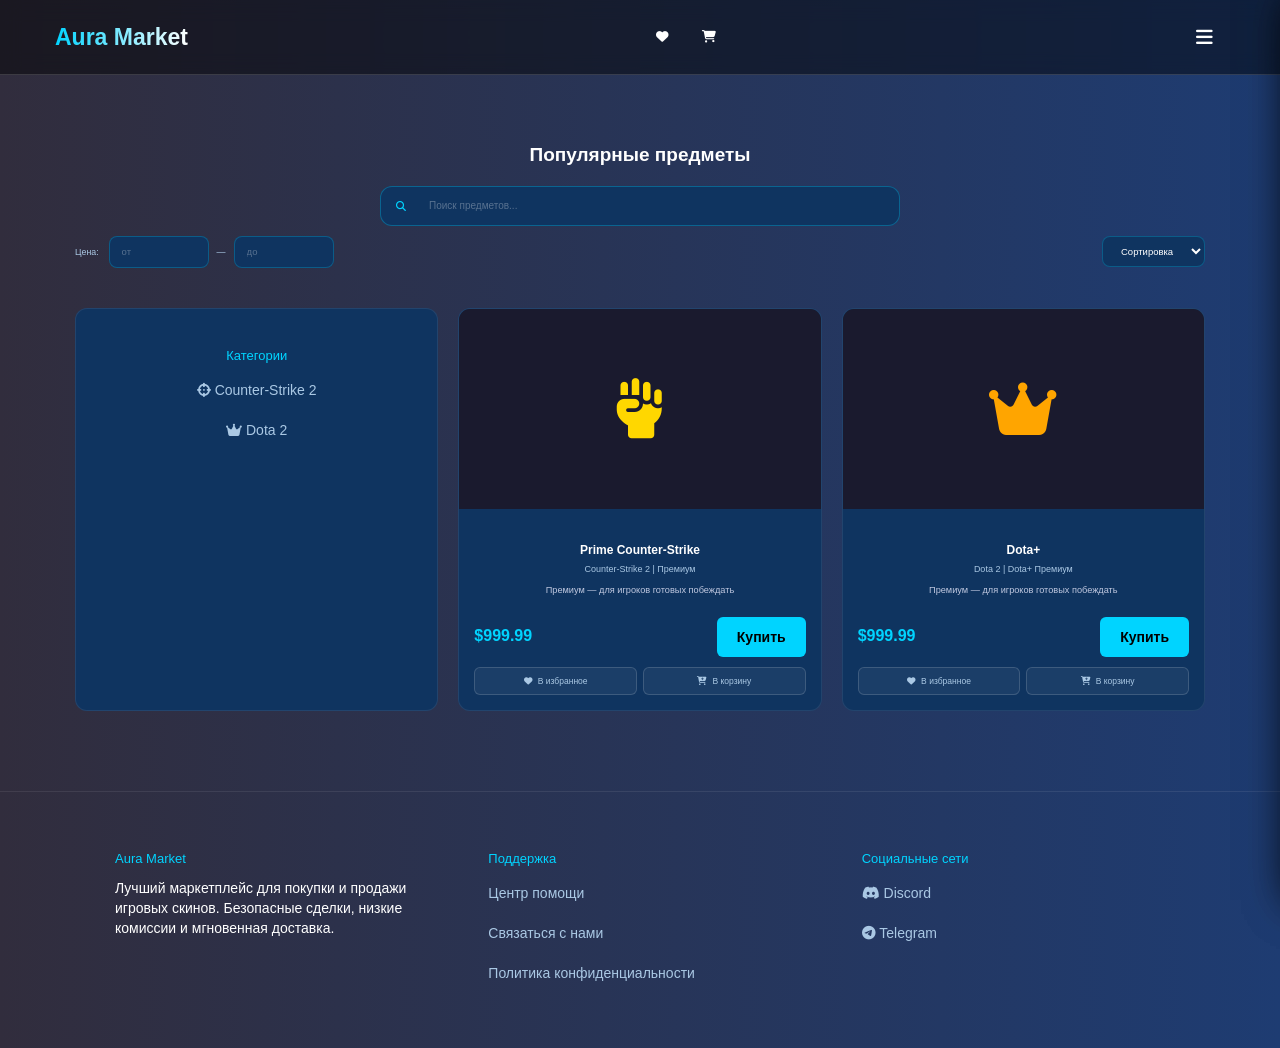
==== commit 68769f2c: "Update index.html" ====
--- a/index.html
+++ b/index.html
@@ -651,9 +651,7 @@
         <label for="menu-toggle" class="hamburger">
             <i class="fas fa-bars"></i>
         </label>
-        <label for="menu-toggle" class="hamburger">
-            <i class="fas fa-bars"></i>
-        </label>
+        
 
         <div class="mobile-menu">
             <a href="Counter-Strike.html"><i class="fas fa-crosshairs"></i> CS 2</a>
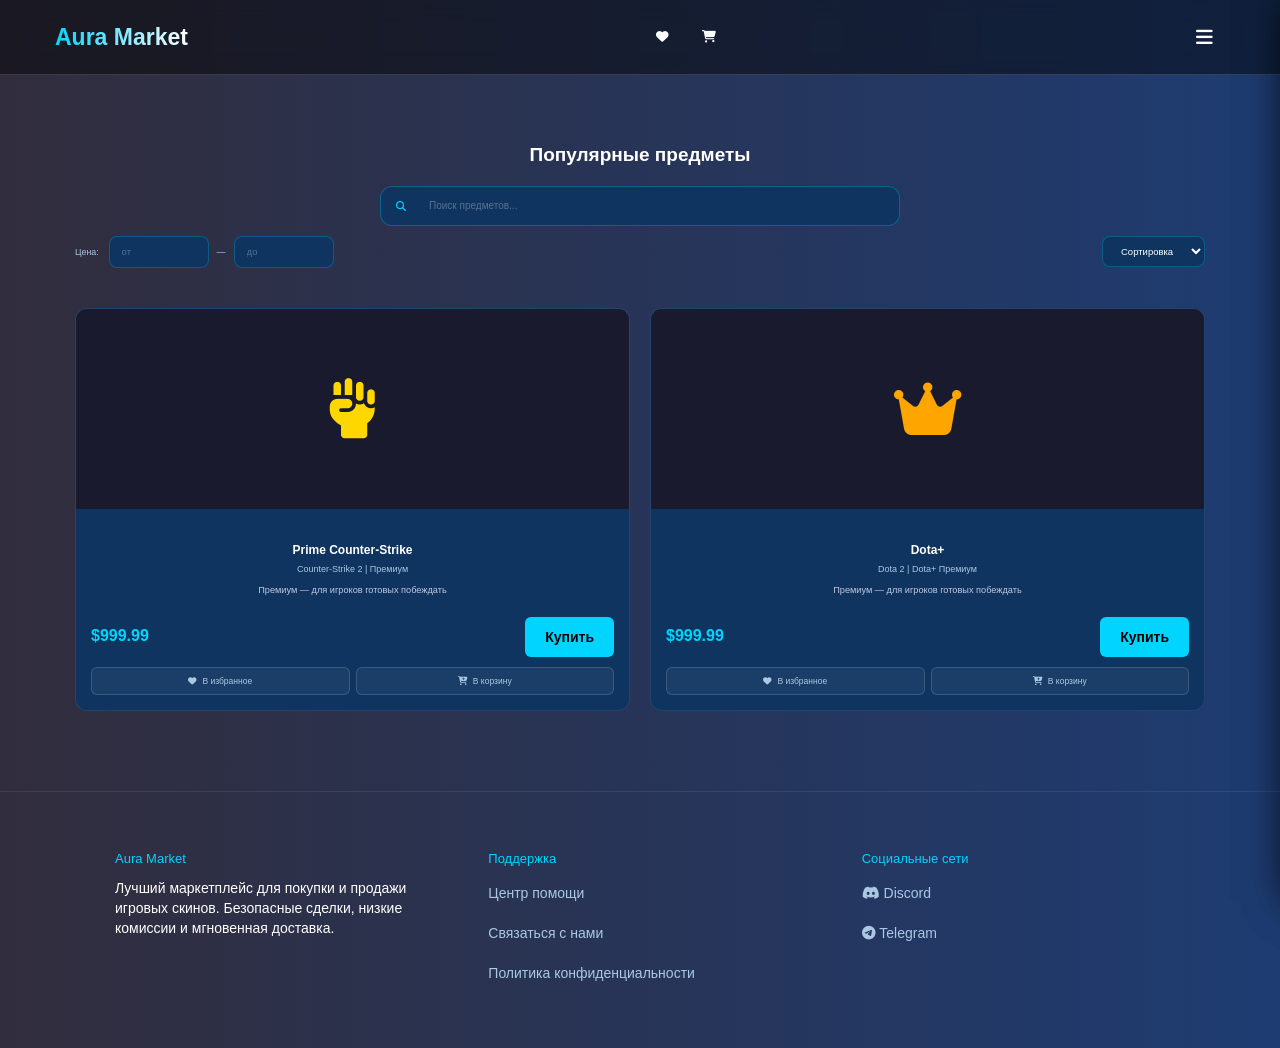
==== commit a44a516d: "Update index.html" ====
--- a/index.html
+++ b/index.html
@@ -705,13 +705,7 @@
                 <span data-ru="Ничего не найдено" data-en="Nothing found">Ничего не найдено</span>
             </div>
             <!-- Категории -->
-            <div class="skin-card footer-column categories">
-                <h3 data-ru="Категории" data-en="Categories">Категории</h3>
-                <ul>
-                    <li><a href="Counter-Strike.html"><i class="fas fa-crosshairs"></i> Counter-Strike 2</a></li>
-                    <li><a href="Dota.html"><i class="fas fa-crown"></i> Dota 2</a></li>
-                </ul>
-            </div>
+            
 
             <!-- Карточка 1 -->
             <div class="skin-card" data-id="cs-prime" data-name="Prime Counter-Strike" data-game="Counter-Strike 2 | Премиум" data-icon="fa-fist-raised" data-icon-color="#FFD700" data-base="999.99">
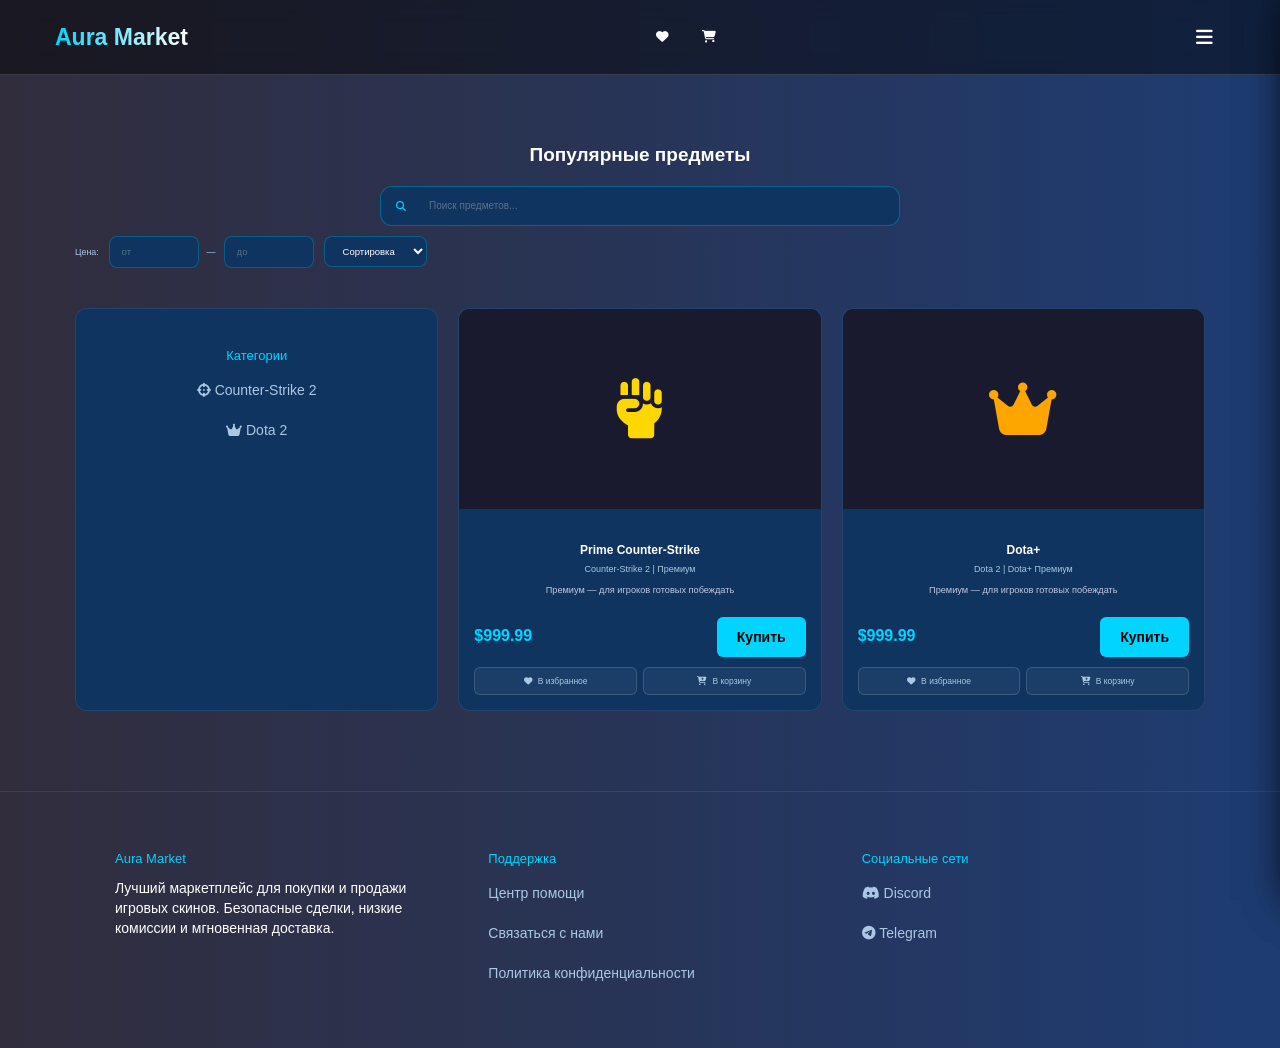
==== commit 32762f83: "Update index.html" ====
--- a/index.html
+++ b/index.html
@@ -551,16 +551,16 @@
             color: #aac8e4;
             white-space: nowrap;
             margin: 0;
+            flex-shrink: 0;
         }
         .price-inputs {
             display: flex;
             align-items: center;
             gap: 8px;
-            flex: 1;
-            min-width: 200px;
+            flex-shrink: 0;
         }
         .price-inputs input {
-            width: 100px;
+            width: 90px;
             padding: 8px 12px;
             border-radius: 8px;
             border: 1px solid rgba(0,212,255,0.25);
@@ -580,6 +580,7 @@
         .price-inputs .separator {
             color: #aac8e4;
             font-size: 0.9rem;
+            flex-shrink: 0;
         }
         .filter-sort {
             padding: 8px 14px;
@@ -591,6 +592,7 @@
             outline: none;
             cursor: pointer;
             transition: border-color 0.2s;
+            flex-shrink: 0;
         }
         .filter-sort:focus {
             border-color: rgba(0,212,255,0.6);
@@ -605,6 +607,7 @@
             cursor: pointer;
             transition: all 0.2s;
             white-space: nowrap;
+            flex-shrink: 0;
             display: none;
         }
         .btn-reset-filters:hover {
@@ -651,7 +654,6 @@
         <label for="menu-toggle" class="hamburger">
             <i class="fas fa-bars"></i>
         </label>
-        
 
         <div class="mobile-menu">
             <a href="Counter-Strike.html"><i class="fas fa-crosshairs"></i> CS 2</a>
@@ -705,7 +707,13 @@
                 <span data-ru="Ничего не найдено" data-en="Nothing found">Ничего не найдено</span>
             </div>
             <!-- Категории -->
-            
+            <div class="skin-card footer-column categories">
+                <h3 data-ru="Категории" data-en="Categories">Категории</h3>
+                <ul>
+                    <li><a href="Counter-Strike.html"><i class="fas fa-crosshairs"></i> Counter-Strike 2</a></li>
+                    <li><a href="Dota.html"><i class="fas fa-crown"></i> Dota 2</a></li>
+                </ul>
+            </div>
 
             <!-- Карточка 1 -->
             <div class="skin-card" data-id="cs-prime" data-name="Prime Counter-Strike" data-game="Counter-Strike 2 | Премиум" data-icon="fa-fist-raised" data-icon-color="#FFD700" data-base="999.99">
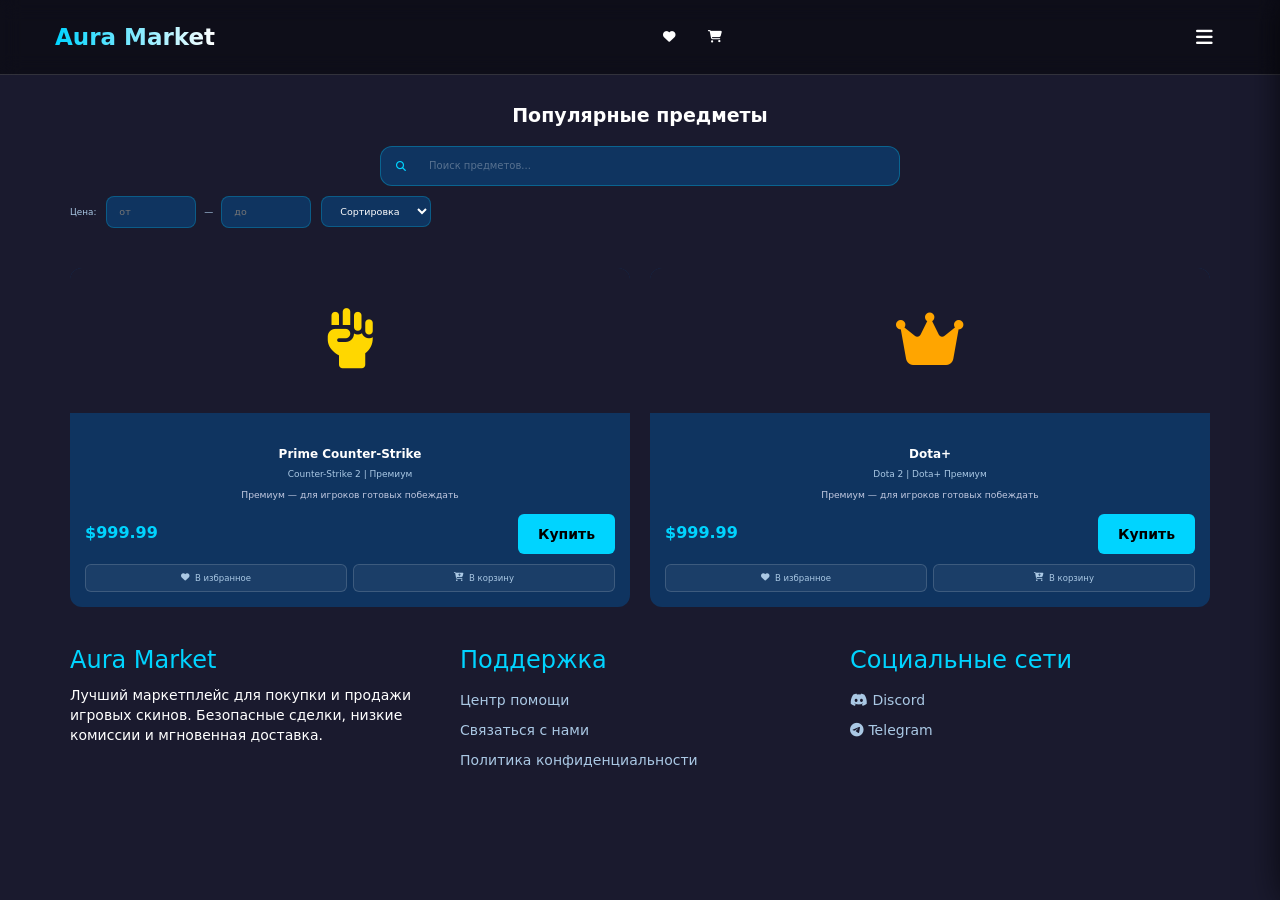
==== commit cc5fb73e: "Add files via upload" ====
--- a/index.html
+++ b/index.html
@@ -3,665 +3,41 @@
 <head>
     <meta charset="UTF-8">
     <meta name="viewport" content="width=device-width, initial-scale=1.0">
-    <title>Aura Market</title>
+    <title>Aura Market | Premium Game Items</title>
     <link rel="stylesheet" href="https://cdn.jsdelivr.net/npm/bootstrap@3.4.1/dist/css/bootstrap.min.css">
     <link rel="stylesheet" href="https://cdnjs.cloudflare.com/ajax/libs/font-awesome/6.5.0/css/all.min.css">
-    <link rel="stylesheet" href="style.css">
-
-    <style>
-        /* ========== БАЗОВЫЕ ЦВЕТА (как в Counter-Strike.html) ========== */
-        body {
-            background-color: #1a1a2e;
-            color: white;
-        }
-
-        header {
-            background: rgba(0,0,0,0.45);
-            backdrop-filter: blur(10px);
-            border-bottom: 1px solid rgba(255,255,255,0.15);
-            padding: 12px 0;
-            position: sticky;
-            top: 0;
-            z-index: 1000;
-        }
-        .header-content {
-            display: flex;
-            justify-content: space-between;
-            align-items: center;
-            max-width: 1200px;
-            margin: 0 auto;
-            padding: 0 15px;
-            height: 50px;
-            box-sizing: border-box;
-        }
-        .header-content > a {
-            display: flex;
-            align-items: center;
-            text-decoration: none;
-            padding: 0;
-            margin: 0;
-            line-height: 1;
-            height: 100%;
-        }
-        label.hamburger {
-            display: flex !important;
-            align-items: center;
-            margin: 0;
-            line-height: 1;
-            height: 100%;
-        }
-        .logo {
-            font-size: 2.3rem;
-            font-weight: 800;
-            background: linear-gradient(90deg, #00d4ff, #ffffff);
-            -webkit-background-clip: text;
-            -webkit-text-fill-color: transparent;
-            margin: 0;
-            line-height: 1;
-            display: flex;
-            align-items: center;
-        }
-        .hamburger {
-            font-size: 1.9rem;
-            color: white;
-            cursor: pointer;
-            padding: 8px 12px;
-            border-radius: 8px;
-            transition: 0.3s;
-            margin-left: 15px;
-        }
-        .hamburger:hover {
-            background: rgba(255,255,255,0.15);
-        }
-        .menu-toggle { display: none; }
-
-        .mobile-menu {
-            position: absolute;
-            top: 100%;
-            right: 15px;
-            background: rgba(25, 28, 55, 0.98);
-            border: 1px solid rgba(0,212,255,0.3);
-            border-radius: 12px;
-            width: 260px;
-            padding: 15px 0;
-            box-shadow: 0 15px 35px rgba(0,0,0,0.6);
-            opacity: 0;
-            visibility: hidden;
-            transform: translateY(-15px);
-            transition: all 0.35s ease;
-        }
-        .menu-toggle:checked ~ .mobile-menu {
-            opacity: 1;
-            visibility: visible;
-            transform: translateY(0);
-        }
-        .mobile-menu a {
-            display: block;
-            padding: 14px 22px;
-            color: #e0e0ff;
-            text-decoration: none;
-            font-size: 1.08rem;
-        }
-        .mobile-menu a:hover {
-            background: rgba(0,212,255,0.15);
-            color: white;
-        }
-        .mobile-menu hr {
-            border-color: rgba(255,255,255,0.12);
-            margin: 10px 0;
-        }
-        .select-group {
-            padding: 10px 22px;
-            display: flex;
-            gap: 12px;
-        }
-        .select-group select {
-            flex: 1;
-            background: rgba(255,255,255,0.08);
-            color: white;
-            border: 1px solid rgba(255,255,255,0.25);
-            border-radius: 8px;
-            padding: 8px 12px;
-            font-size: 1rem;
-        }
-
-        /* ========== GRID и КАРТОЧКИ ========== */
-        .skins-grid {
-            display: grid;
-            grid-template-columns: repeat(auto-fit, minmax(280px, 1fr));
-            gap: 20px;
-            padding: 20px 0;
-        }
-
-        .skin-card {
-            background: #0f3460;
-            border-radius: 12px;
-            overflow: hidden;
-            color: white;
-            text-align: center;
-            transition: transform 0.25s, box-shadow 0.25s;
-        }
-        .skin-card:hover {
-            transform: translateY(-4px);
-            box-shadow: 0 10px 30px rgba(0, 212, 255, 0.2);
-        }
-        .skin-image {
-            font-size: 6rem;
-            padding: 30px 0;
-            background: #1a1a2e;
-        }
-        .skin-info {
-            padding: 15px;
-        }
-        .skin-name {
-            font-size: 1.2rem;
-            font-weight: bold;
-            margin-bottom: 6px;
-        }
-        .skin-game {
-            font-size: 0.9rem;
-            color: #aac8e4;
-            margin-bottom: 8px;
-        }
-        .skin-info p {
-            font-size: 0.92rem;
-            color: #c0c8e0;
-            margin-bottom: 12px;
-        }
-        .skin-price {
-            display: flex;
-            align-items: center;
-            justify-content: space-between;
-            gap: 10px;
-        }
-        .price {
-            font-size: 1.6rem;
-            font-weight: bold;
-            color: #00d4ff;
-            margin: 0;
-        }
-        .btn-buy {
-            background: #00d4ff;
-            color: #000;
-            padding: 10px 20px;
-            border: none;
-            border-radius: 6px;
-            cursor: pointer;
-            font-weight: bold;
-            transition: background 0.2s;
-        }
-        .btn-buy:hover {
-            background: #00b8d9;
-        }
-        .btn-buy a {
-            color: inherit;
-            text-decoration: none;
-        }
-
-        /* ========== КАТЕГОРИИ ========== */
-        .footer-column h3 {
-            color: #00d4ff;
-            margin-bottom: 12px;
-        }
-        .footer-column ul {
-            list-style: none;
-            padding: 0;
-        }
-        .footer-column ul li a {
-            color: #aac8e4;
-            text-decoration: none;
-            display: block;
-            padding: 5px 0;
-            transition: color 0.2s;
-        }
-        .footer-column ul li a:hover {
-            color: #00d4ff;
-        }
-        .footer-column.categories {
-            background: #0f3460;
-            border-radius: 12px;
-            padding: 20px;
-            display: flex;
-            flex-direction: column;
-            justify-content: flex-start;
-        }
-
-        /* ========== ПОИСК ========== */
-        .search-bar {
-            max-width: 520px;
-            margin: 0 auto 10px;
-            position: relative;
-        }
-        .search-bar input {
-            width: 100%;
-            padding: 12px 44px 12px 48px;
-            border-radius: 12px;
-            border: 1px solid rgba(0,212,255,0.3);
-            background: #0f3460;
-            color: white;
-            font-size: 1rem;
-            outline: none;
-            transition: border-color 0.2s, box-shadow 0.2s;
-            box-sizing: border-box;
-        }
-        .search-bar input:focus {
-            border-color: rgba(0,212,255,0.7);
-            box-shadow: 0 0 0 3px rgba(0,212,255,0.12);
-        }
-        .search-bar input::placeholder {
-            color: rgba(255,255,255,0.3);
-        }
-        .search-bar .search-icon {
-            position: absolute;
-            left: 16px;
-            top: 50%;
-            transform: translateY(-50%);
-            color: #00d4ff;
-            font-size: 1rem;
-            pointer-events: none;
-        }
-        .search-bar .search-clear {
-            position: absolute;
-            right: 14px;
-            top: 50%;
-            transform: translateY(-50%);
-            color: rgba(255,255,255,0.4);
-            font-size: 0.85rem;
-            cursor: pointer;
-            display: none;
-            background: none;
-            border: none;
-            padding: 0;
-            line-height: 1;
-        }
-        .search-bar .search-clear:hover { color: #00d4ff; }
-
-        .no-results {
-            display: none;
-            text-align: center;
-            padding: 40px 20px;
-            color: #aac8e4;
-            font-size: 1.05rem;
-            grid-column: 1 / -1;
-        }
-        .no-results i {
-            font-size: 2.5rem;
-            color: #00d4ff;
-            display: block;
-            margin-bottom: 12px;
-        }
-
-        /* ========== ИКОНКИ ХЕДЕРА ========== */
-        .header-icons {
-            display: flex;
-            align-items: center;
-            gap: 4px;
-            height: 100%;
-        }
-        .icon-btn {
-            position: relative;
-            display: flex;
-            align-items: center;
-            justify-content: center;
-            width: 42px;
-            height: 42px;
-            border-radius: 8px;
-            background: none;
-            border: none;
-            color: white;
-            font-size: 1.25rem;
-            cursor: pointer;
-            transition: background 0.2s;
-        }
-        .icon-btn:hover { background: rgba(255,255,255,0.12); }
-        .icon-btn .badge {
-            position: absolute;
-            top: 4px;
-            right: 4px;
-            background: #00d4ff;
-            color: #000;
-            font-size: 0.6rem;
-            font-weight: 700;
-            border-radius: 999px;
-            min-width: 16px;
-            height: 16px;
-            display: flex;
-            align-items: center;
-            justify-content: center;
-            padding: 0 3px;
-            display: none;
-        }
-
-        /* ========== БОКОВЫЕ ПАНЕЛИ ========== */
-        .side-panel {
-            position: fixed;
-            top: 0;
-            right: -380px;
-            width: 360px;
-            max-width: 95vw;
-            height: 100vh;
-            background: #0d1b3e;
-            border-left: 1px solid rgba(0,212,255,0.2);
-            box-shadow: -10px 0 40px rgba(0,0,0,0.6);
-            z-index: 2000;
-            display: flex;
-            flex-direction: column;
-            transition: right 0.35s cubic-bezier(.4,0,.2,1);
-        }
-        .side-panel.open { right: 0; }
-
-        .panel-overlay {
-            position: fixed;
-            inset: 0;
-            background: rgba(0,0,0,0.55);
-            z-index: 1999;
-            opacity: 0;
-            pointer-events: none;
-            transition: opacity 0.3s;
-        }
-        .panel-overlay.open { opacity: 1; pointer-events: all; }
-
-        .panel-header {
-            display: flex;
-            align-items: center;
-            justify-content: space-between;
-            padding: 18px 20px;
-            border-bottom: 1px solid rgba(255,255,255,0.1);
-            flex-shrink: 0;
-        }
-        .panel-header h3 {
-            margin: 0;
-            font-size: 1.2rem;
-            font-weight: 700;
-            color: #00d4ff;
-        }
-        .panel-close {
-            background: none;
-            border: none;
-            color: rgba(255,255,255,0.5);
-            font-size: 1.3rem;
-            cursor: pointer;
-            padding: 4px 8px;
-            border-radius: 6px;
-            transition: all 0.2s;
-        }
-        .panel-close:hover { background: rgba(255,255,255,0.1); color: white; }
-
-        .panel-body {
-            flex: 1;
-            overflow-y: auto;
-            padding: 16px;
-        }
-        .panel-body::-webkit-scrollbar { width: 4px; }
-        .panel-body::-webkit-scrollbar-thumb { background: rgba(0,212,255,0.3); border-radius: 4px; }
-
-        .panel-empty {
-            text-align: center;
-            padding: 60px 20px;
-            color: #aac8e4;
-        }
-        .panel-empty i {
-            font-size: 3rem;
-            color: rgba(0,212,255,0.3);
-            display: block;
-            margin-bottom: 14px;
-        }
-
-        /* Карточка внутри панели */
-        .panel-item {
-            display: flex;
-            align-items: center;
-            gap: 12px;
-            background: #0f3460;
-            border-radius: 10px;
-            padding: 12px;
-            margin-bottom: 10px;
-        }
-        .panel-item-icon {
-            font-size: 2rem;
-            width: 48px;
-            text-align: center;
-            flex-shrink: 0;
-        }
-        .panel-item-info { flex: 1; min-width: 0; }
-        .panel-item-name {
-            font-weight: 600;
-            font-size: 0.95rem;
-            white-space: nowrap;
-            overflow: hidden;
-            text-overflow: ellipsis;
-        }
-        .panel-item-game {
-            font-size: 0.8rem;
-            color: #aac8e4;
-            margin-top: 2px;
-        }
-        .panel-item-price {
-            font-size: 1rem;
-            font-weight: 700;
-            color: #00d4ff;
-            white-space: nowrap;
-        }
-        .panel-item-actions {
-            display: flex;
-            flex-direction: column;
-            gap: 5px;
-            flex-shrink: 0;
-        }
-        .panel-item-actions button {
-            background: none;
-            border: none;
-            cursor: pointer;
-            padding: 4px 6px;
-            border-radius: 6px;
-            font-size: 0.85rem;
-            transition: all 0.2s;
-        }
-        .btn-remove-item { color: #ff6b6b; }
-        .btn-remove-item:hover { background: rgba(255,107,107,0.15); }
-        .btn-move-item { color: #aac8e4; }
-        .btn-move-item:hover { background: rgba(0,212,255,0.15); color: #00d4ff; }
-
-        /* Корзина — количество */
-        .panel-item-qty {
-            display: flex;
-            align-items: center;
-            gap: 6px;
-            margin-top: 4px;
-        }
-        .qty-btn {
-            background: rgba(255,255,255,0.08);
-            border: none;
-            color: white;
-            width: 22px;
-            height: 22px;
-            border-radius: 4px;
-            cursor: pointer;
-            font-size: 0.85rem;
-            display: flex;
-            align-items: center;
-            justify-content: center;
-            transition: background 0.15s;
-        }
-        .qty-btn:hover { background: rgba(0,212,255,0.2); }
-        .qty-val { font-size: 0.9rem; min-width: 16px; text-align: center; }
-
-        /* Футер панели */
-        .panel-footer {
-            padding: 16px;
-            border-top: 1px solid rgba(255,255,255,0.1);
-            flex-shrink: 0;
-        }
-        .panel-total {
-            display: flex;
-            justify-content: space-between;
-            font-size: 1rem;
-            font-weight: 600;
-            margin-bottom: 12px;
-            color: white;
-        }
-        .panel-total span:last-child { color: #00d4ff; }
-        .btn-checkout {
-            width: 100%;
-            padding: 12px;
-            background: #00d4ff;
-            color: #000;
-            border: none;
-            border-radius: 10px;
-            font-size: 1rem;
-            font-weight: 700;
-            cursor: pointer;
-            transition: background 0.2s, transform 0.15s;
-        }
-        .btn-checkout:hover { background: #00b8d9; transform: translateY(-1px); }
-
-        /* Кнопки на карточках */
-        .skin-card-actions {
-            display: flex;
-            gap: 6px;
-            margin-top: 10px;
-        }
-        .btn-card-action {
-            flex: 1;
-            padding: 7px;
-            border-radius: 6px;
-            border: 1px solid rgba(255,255,255,0.15);
-            background: rgba(255,255,255,0.05);
-            color: #aac8e4;
-            font-size: 0.85rem;
-            cursor: pointer;
-            transition: all 0.2s;
-            display: flex;
-            align-items: center;
-            justify-content: center;
-            gap: 5px;
-        }
-        .btn-card-action:hover { background: rgba(0,212,255,0.12); border-color: rgba(0,212,255,0.35); color: #00d4ff; }
-        .btn-card-action.active-fav { color: #ff6b6b; border-color: rgba(255,107,107,0.35); background: rgba(255,107,107,0.08); }
-        .btn-card-action.active-cart { color: #00d4ff; border-color: rgba(0,212,255,0.4); background: rgba(0,212,255,0.08); }
-        .filters-bar {
-            display: flex;
-            align-items: center;
-            gap: 10px;
-            flex-wrap: wrap;
-            margin-bottom: 20px;
-        }
-        .filter-label {
-            font-size: 0.88rem;
-            color: #aac8e4;
-            white-space: nowrap;
-            margin: 0;
-            flex-shrink: 0;
-        }
-        .price-inputs {
-            display: flex;
-            align-items: center;
-            gap: 8px;
-            flex-shrink: 0;
-        }
-        .price-inputs input {
-            width: 90px;
-            padding: 8px 12px;
-            border-radius: 8px;
-            border: 1px solid rgba(0,212,255,0.25);
-            background: #0f3460;
-            color: white;
-            font-size: 0.95rem;
-            outline: none;
-            transition: border-color 0.2s;
-            box-sizing: border-box;
-        }
-        .price-inputs input:focus {
-            border-color: rgba(0,212,255,0.6);
-        }
-        .price-inputs input::placeholder {
-            color: rgba(255,255,255,0.3);
-        }
-        .price-inputs .separator {
-            color: #aac8e4;
-            font-size: 0.9rem;
-            flex-shrink: 0;
-        }
-        .filter-sort {
-            padding: 8px 14px;
-            border-radius: 8px;
-            border: 1px solid rgba(0,212,255,0.25);
-            background: #0f3460;
-            color: white;
-            font-size: 0.95rem;
-            outline: none;
-            cursor: pointer;
-            transition: border-color 0.2s;
-            flex-shrink: 0;
-        }
-        .filter-sort:focus {
-            border-color: rgba(0,212,255,0.6);
-        }
-        .btn-reset-filters {
-            padding: 8px 14px;
-            border-radius: 8px;
-            border: 1px solid rgba(255,255,255,0.15);
-            background: transparent;
-            color: #aac8e4;
-            font-size: 0.88rem;
-            cursor: pointer;
-            transition: all 0.2s;
-            white-space: nowrap;
-            flex-shrink: 0;
-            display: none;
-        }
-        .btn-reset-filters:hover {
-            border-color: rgba(0,212,255,0.4);
-            color: #00d4ff;
-        }
-        .btn-reset-filters.visible {
-            display: inline-block;
-        }
-
-        /* ========== ЗАГОЛОВОК СЕКЦИИ ========== */
-        .section-title {
-            text-align: center;
-            color: white;
-            font-size: 1.9rem;
-            font-weight: 700;
-            margin: 30px 0 20px;
-        }
-        .section-title span {
-            color: #00d4ff;
-        }
-
-
-    </style>
+    <link rel="stylesheet" href="styleindex.css">
 </head>
 <body>
 
-<header>
-    <div class="header-content">
-        <a href="index.html"><div class="logo">Aura Market</div></a>
-
-        <div class="header-icons">
-            <button class="icon-btn" id="btn-open-fav" title="Избранное">
+<!-- HEADER (semantic classes) -->
+<header class="site-header">
+    <div class="header-container">
+        <a href="index.html" class="logo-link"><div class="logo-text">Aura Market</div></a>
+
+        <div class="header-actions">
+            <button class="icon-button" id="btn-open-fav" title="Избранное">
                 <i class="fas fa-heart"></i>
-                <span class="badge" id="fav-badge">0</span>
+                <span class="badge-counter" id="fav-badge">0</span>
             </button>
-            <button class="icon-btn" id="btn-open-cart" title="Корзина">
+            <button class="icon-button" id="btn-open-cart" title="Корзина">
                 <i class="fas fa-shopping-cart"></i>
-                <span class="badge" id="cart-badge">0</span>
+                <span class="badge-counter" id="cart-badge">0</span>
             </button>
         </div>
 
-        <input type="checkbox" id="menu-toggle" class="menu-toggle">
-        <label for="menu-toggle" class="hamburger">
+        <input type="checkbox" id="menu-toggle" class="menu-toggle-checkbox">
+        <label for="menu-toggle" class="hamburger-trigger">
             <i class="fas fa-bars"></i>
         </label>
 
-        <div class="mobile-menu">
+        <div class="mobile-nav">
             <a href="Counter-Strike.html"><i class="fas fa-crosshairs"></i> CS 2</a>
             <a href="Dota.html"><i class="fas fa-crown"></i> Dota 2</a>
             <a href="SMI.html"><i class="fas fa-newspaper"></i> <span data-ru="Новости" data-en="News">Новости</span></a>
             <a href="profil.html"><i class="fas fa-user"></i> <span data-ru="Перейти в профиль" data-en="Go to profile">Перейти в профиль</span></a>
             <hr>
-            <div class="select-group">
+            <div class="select-row">
                 <select id="currency">
                     <option value="USD">USD $</option>
                     <option value="RUB">RUB ₽</option>
@@ -680,81 +56,69 @@
     <section class="featured-skins">
         <h2 class="section-title" data-ru="Популярные предметы" data-en="Popular Items">Популярные предметы</h2>
 
-        <div class="search-bar">
-            <i class="fas fa-search search-icon"></i>
-            <input type="text" id="search-input" placeholder="Поиск предметов..." autocomplete="off">
-            <button class="search-clear" id="search-clear"><i class="fas fa-times"></i></button>
-        </div>
-
-        <div class="filters-bar">
-            <span class="filter-label" data-ru="Цена:" data-en="Price:">Цена:</span>
-            <div class="price-inputs">
-                <input type="number" id="price-min" placeholder="от" min="0">
-                <span class="separator">—</span>
-                <input type="number" id="price-max" placeholder="до" min="0">
-            </div>
-            <select class="filter-sort" id="sort-select">
+        <div class="search-wrapper">
+            <i class="fas fa-search search-icon-mark"></i>
+            <input type="text" id="search-input" class="search-input-field" placeholder="Поиск предметов..." autocomplete="off">
+            <button class="search-clear-btn" id="search-clear"><i class="fas fa-times"></i></button>
+        </div>
+
+        <div class="filters-container">
+            <span class="filter-text" data-ru="Цена:" data-en="Price:">Цена:</span>
+            <div class="price-range-group">
+                <input type="number" id="price-min" class="price-input" placeholder="от" min="0">
+                <span class="price-separator">—</span>
+                <input type="number" id="price-max" class="price-input" placeholder="до" min="0">
+            </div>
+            <select class="sort-select" id="sort-select">
                 <option value="" data-ru="Сортировка" data-en="Sort by">Сортировка</option>
                 <option value="asc" data-ru="Дешевле" data-en="Price: Low to High">Дешевле</option>
                 <option value="desc" data-ru="Дороже" data-en="Price: High to Low">Дороже</option>
             </select>
-            <button class="btn-reset-filters" id="reset-filters" data-ru="Сбросить" data-en="Reset">Сбросить</button>
-        </div>
-
-        <div class="skins-grid">
-            <div class="no-results" id="no-results">
+            <button class="reset-filters-btn" id="reset-filters" data-ru="Сбросить" data-en="Reset">Сбросить</button>
+        </div>
+
+        <div class="skins-grid" id="skins-grid">
+            <div class="no-results-message" id="no-results">
                 <i class="fas fa-search"></i>
                 <span data-ru="Ничего не найдено" data-en="Nothing found">Ничего не найдено</span>
             </div>
-            <!-- Категории -->
-            <div class="skin-card footer-column categories">
-                <h3 data-ru="Категории" data-en="Categories">Категории</h3>
-                <ul>
-                    <li><a href="Counter-Strike.html"><i class="fas fa-crosshairs"></i> Counter-Strike 2</a></li>
-                    <li><a href="Dota.html"><i class="fas fa-crown"></i> Dota 2</a></li>
-                </ul>
-            </div>
-
-            <!-- Карточка 1 -->
+
+            <!-- CARD 1 -->
             <div class="skin-card" data-id="cs-prime" data-name="Prime Counter-Strike" data-game="Counter-Strike 2 | Премиум" data-icon="fa-fist-raised" data-icon-color="#FFD700" data-base="999.99">
-                <div class="skin-image" style="color: #FFD700;">
+                <div class="card-image-area" style="color: #FFD700;">
                     <i class="fas fa-fist-raised"></i>
                 </div>
-                <div class="skin-info">
-                    <h3 class="skin-name" data-ru="Prime Counter-Strike" data-en="Prime Counter-Strike">Prime Counter-Strike</h3>
-                    <div class="skin-game" data-ru="Counter-Strike 2 | Премиум" data-en="Counter-Strike 2 | Premium">Counter-Strike 2 | Премиум</div>
-                    <p data-ru="Премиум — для игроков готовых побеждать" data-en="Premium — for players ready to win">Премиум — для игроков готовых побеждать</p>
-                    <div class="skin-price">
-                        <div class="price" data-base="999.99">$999.99</div>
-                        <button class="btn-buy">
-                            <a href="buy_button_CS.html" data-ru="Купить" data-en="Buy">Купить</a>
-                        </button>
-                    </div>
-                    <div class="skin-card-actions">
-                        <button class="btn-card-action btn-fav" data-id="cs-prime"><i class="fas fa-heart"></i> <span data-ru="В избранное" data-en="Wishlist">В избранное</span></button>
-                        <button class="btn-card-action btn-cart" data-id="cs-prime"><i class="fas fa-cart-plus"></i> <span data-ru="В корзину" data-en="Add to cart">В корзину</span></button>
-                    </div>
-                </div>
-            </div>
-
-            <!-- Карточка 2 -->
+                <div class="card-info">
+                    <h3 class="item-name" data-ru="Prime Counter-Strike" data-en="Prime Counter-Strike">Prime Counter-Strike</h3>
+                    <div class="item-game" data-ru="Counter-Strike 2 | Премиум" data-en="Counter-Strike 2 | Premium">Counter-Strike 2 | Премиум</div>
+                    <p class="item-description" data-ru="Премиум — для игроков готовых побеждать" data-en="Premium — for players ready to win">Премиум — для игроков готовых побеждать</p>
+                    <div class="price-block">
+                        <div class="current-price" data-base="999.99">$999.99</div>
+                        <button class="buy-btn"><a href="buy_button_CS.html" class="buy-link" data-ru="Купить" data-en="Buy">Купить</a></button>
+                    </div>
+                    <div class="card-actions">
+                        <button class="action-btn btn-fav" data-id="cs-prime"><i class="fas fa-heart"></i> <span data-ru="В избранное" data-en="Wishlist">В избранное</span></button>
+                        <button class="action-btn btn-cart" data-id="cs-prime"><i class="fas fa-cart-plus"></i> <span data-ru="В корзину" data-en="Add to cart">В корзину</span></button>
+                    </div>
+                </div>
+            </div>
+
+            <!-- CARD 2 -->
             <div class="skin-card" data-id="dota-plus" data-name="Dota+" data-game="Dota 2 | Dota+ Премиум" data-icon="fa-crown" data-icon-color="#FFA500" data-base="999.99">
-                <div class="skin-image" style="color: #FFA500;">
+                <div class="card-image-area" style="color: #FFA500;">
                     <i class="fas fa-crown"></i>
                 </div>
-                <div class="skin-info">
-                    <h3 class="skin-name" data-ru="Dota+" data-en="Dota+">Dota+</h3>
-                    <div class="skin-game" data-ru="Dota 2 | Dota+ Премиум" data-en="Dota 2 | Dota+ Premium">Dota 2 | Dota+ Премиум</div>
-                    <p data-ru="Премиум — для игроков готовых побеждать" data-en="Premium — for players ready to win">Премиум — для игроков готовых побеждать</p>
-                    <div class="skin-price">
-                        <div class="price" data-base="999.99">$999.99</div>
-                        <button class="btn-buy">
-                            <a href="buy_button_CS.html" data-ru="Купить" data-en="Buy">Купить</a>
-                        </button>
-                    </div>
-                    <div class="skin-card-actions">
-                        <button class="btn-card-action btn-fav" data-id="dota-plus"><i class="fas fa-heart"></i> <span data-ru="В избранное" data-en="Wishlist">В избранное</span></button>
-                        <button class="btn-card-action btn-cart" data-id="dota-plus"><i class="fas fa-cart-plus"></i> <span data-ru="В корзину" data-en="Add to cart">В корзину</span></button>
+                <div class="card-info">
+                    <h3 class="item-name" data-ru="Dota+" data-en="Dota+">Dota+</h3>
+                    <div class="item-game" data-ru="Dota 2 | Dota+ Премиум" data-en="Dota 2 | Dota+ Premium">Dota 2 | Dota+ Премиум</div>
+                    <p class="item-description" data-ru="Премиум — для игроков готовых побеждать" data-en="Premium — for players ready to win">Премиум — для игроков готовых побеждать</p>
+                    <div class="price-block">
+                        <div class="current-price" data-base="999.99">$999.99</div>
+                        <button class="buy-btn"><a href="buy_button_CS.html" class="buy-link" data-ru="Купить" data-en="Buy">Купить</a></button>
+                    </div>
+                    <div class="card-actions">
+                        <button class="action-btn btn-fav" data-id="dota-plus"><i class="fas fa-heart"></i> <span data-ru="В избранное" data-en="Wishlist">В избранное</span></button>
+                        <button class="action-btn btn-cart" data-id="dota-plus"><i class="fas fa-cart-plus"></i> <span data-ru="В корзину" data-en="Add to cart">В корзину</span></button>
                     </div>
                 </div>
             </div>
@@ -772,7 +136,6 @@
                     Лучший маркетплейс для покупки и продажи игровых скинов. Безопасные сделки, низкие комиссии и мгновенная доставка.
                 </p>
             </div>
-
             <div class="footer-column col-md-4">
                 <h3 data-ru="Поддержка" data-en="Support">Поддержка</h3>
                 <ul class="list-unstyled">
@@ -781,7 +144,6 @@
                     <li><a href="#" data-ru="Политика конфиденциальности" data-en="Privacy Policy">Политика конфиденциальности</a></li>
                 </ul>
             </div>
-
             <div class="footer-column col-md-4">
                 <h3 data-ru="Социальные сети" data-en="Social Networks">Социальные сети</h3>
                 <ul class="list-unstyled">
@@ -793,386 +155,64 @@
     </div>
 </footer>
 
-<script>
-const rates = { USD: 1, RUB: 83.13, EUR: 0.864 };
-let currentCurrency = localStorage.getItem('currency') || 'USD';
-let currentLang = localStorage.getItem('language') || 'ru';
-
-function updatePrices() {
-    document.querySelectorAll('.price').forEach(el => {
-        const baseUSD = parseFloat(el.getAttribute('data-base')) || 0;
-        const converted = (baseUSD * rates[currentCurrency]).toFixed(2);
-        const symbol = currentCurrency === 'USD' ? '$' : currentCurrency === 'RUB' ? '₽' : '€';
-        el.textContent = symbol + converted;
-    });
-}
-
-function switchLanguage(lang) {
-    currentLang = lang;
-    localStorage.setItem('language', lang);
-    document.documentElement.lang = lang;
-    document.querySelectorAll('[data-ru]').forEach(el => {
-        const attr = lang === 'ru' ? 'ru' : 'en';
-        if (el.hasAttribute(`data-${attr}`)) el.textContent = el.getAttribute(`data-${attr}`);
-    });
-    document.querySelectorAll('.btn-buy a').forEach(a => {
-        a.textContent = lang === 'ru' ? 'Купить' : 'Buy';
-    });
-    const si = document.getElementById('search-input');
-    if (si) si.placeholder = lang === 'ru' ? 'Поиск предметов...' : 'Search items...';
-    const pmin = document.getElementById('price-min');
-    const pmax = document.getElementById('price-max');
-    if (pmin) pmin.placeholder = lang === 'ru' ? 'от' : 'min';
-    if (pmax) pmax.placeholder = lang === 'ru' ? 'до' : 'max';
-}
-
-function initPage() {
-    const curSelect = document.getElementById('currency');
-    const langSelect = document.getElementById('language');
-    if (curSelect) curSelect.value = currentCurrency;
-    if (langSelect) langSelect.value = currentLang;
-    switchLanguage(currentLang);
-    updatePrices();
-}
-
-    // ========== ПОИСК И ФИЛЬТРЫ ==========
-    const searchInput   = document.getElementById('search-input');
-    const searchClear   = document.getElementById('search-clear');
-    const noResults     = document.getElementById('no-results');
-    const priceMin      = document.getElementById('price-min');
-    const priceMax      = document.getElementById('price-max');
-    const sortSelect    = document.getElementById('sort-select');
-    const resetBtn      = document.getElementById('reset-filters');
-    const grid          = document.querySelector('.skins-grid');
-
-    function getCardPriceUSD(card) {
-        const priceEl = card.querySelector('.price');
-        return priceEl ? parseFloat(priceEl.getAttribute('data-base')) || 0 : 0;
-    }
-
-    function checkFiltersActive() {
-        const active = searchInput.value.trim() || priceMin.value || priceMax.value || sortSelect.value;
-        resetBtn.classList.toggle('visible', !!active);
-        searchClear.style.display = searchInput.value.trim() ? 'block' : 'none';
-    }
-
-    function applyFilters() {
-        const query   = searchInput.value.trim().toLowerCase();
-        const minUSD  = priceMin.value !== '' ? parseFloat(priceMin.value) / rates[currentCurrency] : null;
-        const maxUSD  = priceMax.value !== '' ? parseFloat(priceMax.value) / rates[currentCurrency] : null;
-        const sort    = sortSelect.value;
-
-        const cards = Array.from(document.querySelectorAll('.skin-card'));
-
-        // Фильтрация
-        let visible = 0;
-        cards.forEach(card => {
-            const name    = (card.querySelector('.skin-name')?.textContent || '').toLowerCase();
-            const priceV  = getCardPriceUSD(card);
-            const nameOk  = !query || name.includes(query);
-            const minOk   = minUSD === null || priceV >= minUSD;
-            const maxOk   = maxUSD === null || priceV <= maxUSD;
-            const match   = nameOk && minOk && maxOk;
-            card.style.display = match ? '' : 'none';
-            if (match) visible++;
-        });
-
-        noResults.style.display = visible === 0 ? 'block' : 'none';
-
-        // Сортировка видимых карточек
-        if (sort) {
-            const visibleCards = cards.filter(c => c.style.display !== 'none');
-            visibleCards.sort((a, b) => {
-                const pa = getCardPriceUSD(a);
-                const pb = getCardPriceUSD(b);
-                return sort === 'asc' ? pa - pb : pb - pa;
-            });
-            visibleCards.forEach(card => grid.appendChild(card));
-        }
-
-        checkFiltersActive();
-    }
-
-    searchInput.addEventListener('input', applyFilters);
-    priceMin.addEventListener('input', applyFilters);
-    priceMax.addEventListener('input', applyFilters);
-    sortSelect.addEventListener('change', applyFilters);
-
-    searchClear.addEventListener('click', () => {
-        searchInput.value = '';
-        applyFilters();
-        searchInput.focus();
-    });
-
-    resetBtn.addEventListener('click', () => {
-        searchInput.value = '';
-        priceMin.value = '';
-        priceMax.value = '';
-        sortSelect.value = '';
-        applyFilters();
-    });
-
-document.addEventListener('DOMContentLoaded', () => {
-    initPage();
-
-    document.getElementById('currency')?.addEventListener('change', e => {
-        currentCurrency = e.target.value;
-        localStorage.setItem('currency', currentCurrency);
-        updatePrices();
-        renderCart();
-    });
-    document.getElementById('language')?.addEventListener('change', e => {
-        switchLanguage(e.target.value);
-    });
-
-    // ========== КОРЗИНА И ИЗБРАННОЕ ==========
-    let cart = JSON.parse(localStorage.getItem('aura_cart') || '[]');
-    let favs = JSON.parse(localStorage.getItem('aura_favs') || '[]');
-
-    // Данные товаров из карточек
-    function getItemData(id) {
-        const card = document.querySelector(`.skin-card[data-id="${id}"]`);
-        if (!card) return null;
-        return {
-            id,
-            name: card.dataset.name,
-            game: card.dataset.game,
-            icon: card.dataset.icon,
-            iconColor: card.dataset.iconColor,
-            base: parseFloat(card.dataset.base)
-        };
-    }
-
-    function save() {
-        localStorage.setItem('aura_cart', JSON.stringify(cart));
-        localStorage.setItem('aura_favs', JSON.stringify(favs));
-    }
-
-    function formatPrice(baseUSD) {
-        const sym = currentCurrency === 'USD' ? '$' : currentCurrency === 'RUB' ? '₽' : '€';
-        return sym + (baseUSD * rates[currentCurrency]).toFixed(2);
-    }
-
-    // Бейджи
-    function updateBadges() {
-        const cartCount = cart.reduce((s, i) => s + i.qty, 0);
-        const favCount  = favs.length;
-        const cb = document.getElementById('cart-badge');
-        const fb = document.getElementById('fav-badge');
-        cb.textContent = cartCount;
-        cb.style.display = cartCount > 0 ? 'flex' : 'none';
-        fb.textContent = favCount;
-        fb.style.display = favCount > 0 ? 'flex' : 'none';
-    }
-
-    // Рендер избранного
-    function renderFavs() {
-        const body  = document.getElementById('fav-body');
-        const empty = document.getElementById('fav-empty');
-        // Удаляем старые элементы (кроме empty)
-        body.querySelectorAll('.panel-item').forEach(el => el.remove());
-
-        if (favs.length === 0) { empty.style.display = ''; return; }
-        empty.style.display = 'none';
-
-        favs.forEach(item => {
-            const inCart = cart.some(c => c.id === item.id);
-            const el = document.createElement('div');
-            el.className = 'panel-item';
-            el.dataset.id = item.id;
-            el.innerHTML = `
-                <div class="panel-item-icon"><i class="fas ${item.icon}" style="color:${item.iconColor}"></i></div>
-                <div class="panel-item-info">
-                    <div class="panel-item-name">${item.name}</div>
-                    <div class="panel-item-game">${item.game}</div>
-                    <div class="panel-item-price">${formatPrice(item.base)}</div>
-                </div>
-                <div class="panel-item-actions">
-                    <button class="panel-item-actions btn-remove-item" title="Удалить" data-action="rem-fav" data-id="${item.id}"><i class="fas fa-trash-alt"></i></button>
-                    <button class="panel-item-actions btn-move-item" title="${inCart ? 'Уже в корзине' : 'В корзину'}" data-action="fav-to-cart" data-id="${item.id}">
-                        <i class="fas ${inCart ? 'fa-check' : 'fa-cart-plus'}"></i>
-                    </button>
-                </div>`;
-            body.appendChild(el);
-        });
-        updateBadges();
-    }
-
-    // Рендер корзины
-    function renderCart() {
-        const body   = document.getElementById('cart-body');
-        const empty  = document.getElementById('cart-empty');
-        const footer = document.getElementById('cart-footer');
-        body.querySelectorAll('.panel-item').forEach(el => el.remove());
-
-        if (cart.length === 0) {
-            empty.style.display = '';
-            footer.style.display = 'none';
-            return;
-        }
-        empty.style.display = 'none';
-        footer.style.display = '';
-
-        let total = 0;
-        cart.forEach(item => {
-            total += item.base * item.qty;
-            const el = document.createElement('div');
-            el.className = 'panel-item';
-            el.dataset.id = item.id;
-            el.innerHTML = `
-                <div class="panel-item-icon"><i class="fas ${item.icon}" style="color:${item.iconColor}"></i></div>
-                <div class="panel-item-info">
-                    <div class="panel-item-name">${item.name}</div>
-                    <div class="panel-item-game">${item.game}</div>
-                    <div class="panel-item-qty">
-                        <button class="qty-btn" data-action="qty-dec" data-id="${item.id}">−</button>
-                        <span class="qty-val">${item.qty}</span>
-                        <button class="qty-btn" data-action="qty-inc" data-id="${item.id}">+</button>
-                    </div>
-                </div>
-                <div style="display:flex;flex-direction:column;align-items:flex-end;gap:6px;flex-shrink:0;">
-                    <div class="panel-item-price">${formatPrice(item.base * item.qty)}</div>
-                    <div class="panel-item-actions">
-                        <button class="btn-remove-item" data-action="rem-cart" data-id="${item.id}" title="Удалить"><i class="fas fa-trash-alt"></i></button>
-                    </div>
-                </div>`;
-            body.appendChild(el);
-        });
-
-        document.getElementById('cart-total').textContent = formatPrice(total);
-        updateBadges();
-    }
-
-    // Обновить кнопки на карточках
-    function syncCardButtons() {
-        document.querySelectorAll('.btn-fav').forEach(btn => {
-            const inFav = favs.some(f => f.id === btn.dataset.id);
-            btn.classList.toggle('active-fav', inFav);
-        });
-        document.querySelectorAll('.btn-cart').forEach(btn => {
-            const inCart = cart.some(c => c.id === btn.dataset.id);
-            btn.classList.toggle('active-cart', inCart);
-        });
-    }
-
-    // Открыть/закрыть панели
-    const overlay = document.getElementById('panel-overlay');
-    function openPanel(id) {
-        document.getElementById(id).classList.add('open');
-        overlay.classList.add('open');
-    }
-    function closeAll() {
-        document.querySelectorAll('.side-panel').forEach(p => p.classList.remove('open'));
-        overlay.classList.remove('open');
-    }
-
-    document.getElementById('btn-open-fav').addEventListener('click', () => { renderFavs(); openPanel('panel-fav'); });
-    document.getElementById('btn-open-cart').addEventListener('click', () => { renderCart(); openPanel('panel-cart'); });
-    document.getElementById('close-fav').addEventListener('click', closeAll);
-    document.getElementById('close-cart').addEventListener('click', closeAll);
-    overlay.addEventListener('click', closeAll);
-
-    // Делегирование событий — кнопки на карточках
-    document.addEventListener('click', e => {
-        // Добавить в избранное
-        const favBtn = e.target.closest('.btn-fav');
-        if (favBtn) {
-            const id   = favBtn.dataset.id;
-            const idx  = favs.findIndex(f => f.id === id);
-            if (idx === -1) { const d = getItemData(id); if (d) favs.push(d); }
-            else favs.splice(idx, 1);
-            save(); syncCardButtons(); updateBadges(); return;
-        }
-
-        // Добавить в корзину
-        const cartBtn = e.target.closest('.btn-cart');
-        if (cartBtn) {
-            const id  = cartBtn.dataset.id;
-            const idx = cart.findIndex(c => c.id === id);
-            if (idx === -1) { const d = getItemData(id); if (d) cart.push({...d, qty: 1}); }
-            else cart.splice(idx, 1);
-            save(); syncCardButtons(); updateBadges(); renderCart(); return;
-        }
-
-        // Действия внутри панелей
-        const action = e.target.closest('[data-action]')?.dataset.action;
-        const id     = e.target.closest('[data-action]')?.dataset.id;
-        if (!action) return;
-
-        if (action === 'rem-fav') {
-            favs = favs.filter(f => f.id !== id);
-            save(); syncCardButtons(); renderFavs(); updateBadges();
-        }
-        if (action === 'fav-to-cart') {
-            const inCart = cart.some(c => c.id === id);
-            if (!inCart) { const d = favs.find(f => f.id === id); if (d) cart.push({...d, qty: 1}); }
-            save(); syncCardButtons(); renderFavs(); renderCart(); updateBadges();
-        }
-        if (action === 'rem-cart') {
-            cart = cart.filter(c => c.id !== id);
-            save(); syncCardButtons(); renderCart(); updateBadges();
-        }
-        if (action === 'qty-inc') {
-            const item = cart.find(c => c.id === id);
-            if (item) item.qty++;
-            save(); renderCart();
-        }
-        if (action === 'qty-dec') {
-            const item = cart.find(c => c.id === id);
-            if (item && item.qty > 1) item.qty--;
-            else cart = cart.filter(c => c.id !== id);
-            save(); syncCardButtons(); renderCart(); updateBadges();
-        }
-    });
-
-    // Инициализация
-    syncCardButtons();
-    updateBadges();
-});
-</script>
-
-<!-- OVERLAY -->
+<!-- Overlay + Panels -->
 <div class="panel-overlay" id="panel-overlay"></div>
-
-<!-- ПАНЕЛЬ ИЗБРАННОГО -->
 <div class="side-panel" id="panel-fav">
-    <div class="panel-header">
-        <h3><i class="fas fa-heart" style="margin-right:8px;"></i><span data-ru="Избранное" data-en="Wishlist">Избранное</span></h3>
-        <button class="panel-close" id="close-fav"><i class="fas fa-times"></i></button>
-    </div>
-    <div class="panel-body" id="fav-body">
-        <div class="panel-empty" id="fav-empty">
-            <i class="fas fa-heart"></i>
-            <p data-ru="Список избранного пуст" data-en="Your wishlist is empty">Список избранного пуст</p>
-        </div>
-    </div>
+    <div class="panel-header"><h3><i class="fas fa-heart" style="margin-right:8px;"></i><span data-ru="Избранное" data-en="Wishlist">Избранное</span></h3><button class="panel-close" id="close-fav"><i class="fas fa-times"></i></button></div>
+    <div class="panel-body" id="fav-body"><div class="panel-empty" id="fav-empty"><i class="fas fa-heart"></i><p data-ru="Список избранного пуст" data-en="Your wishlist is empty">Список избранного пуст</p></div></div>
 </div>
-
-<!-- ПАНЕЛЬ КОРЗИНЫ -->
 <div class="side-panel" id="panel-cart">
-    <div class="panel-header">
-        <h3><i class="fas fa-shopping-cart" style="margin-right:8px;"></i><span data-ru="Корзина" data-en="Cart">Корзина</span></h3>
-        <button class="panel-close" id="close-cart"><i class="fas fa-times"></i></button>
-    </div>
-    <div class="panel-body" id="cart-body">
-        <div class="panel-empty" id="cart-empty">
-            <i class="fas fa-shopping-cart"></i>
-            <p data-ru="Корзина пуста" data-en="Your cart is empty">Корзина пуста</p>
-        </div>
-    </div>
-    <div class="panel-footer" id="cart-footer" style="display:none;">
-        <div class="panel-total">
-            <span data-ru="Итого:" data-en="Total:">Итого:</span>
-            <span id="cart-total">$0.00</span>
-        </div>
-        <button class="btn-checkout" onclick="window.location.href='buy_button_CS.html'">
-            <i class="fas fa-bolt" style="margin-right:8px;"></i>
-            <span data-ru="Оформить заказ" data-en="Checkout">Оформить заказ</span>
-        </button>
-    </div>
+    <div class="panel-header"><h3><i class="fas fa-shopping-cart" style="margin-right:8px;"></i><span data-ru="Корзина" data-en="Cart">Корзина</span></h3><button class="panel-close" id="close-cart"><i class="fas fa-times"></i></button></div>
+    <div class="panel-body" id="cart-body"><div class="panel-empty" id="cart-empty"><i class="fas fa-shopping-cart"></i><p data-ru="Корзина пуста" data-en="Your cart is empty">Корзина пуста</p></div></div>
+    <div class="panel-footer" id="cart-footer" style="display:none;"><div class="panel-total"><span data-ru="Итого:" data-en="Total:">Итого:</span><span id="cart-total">$0.00</span></div><button class="btn-checkout" onclick="window.location.href='buy_button_CS.html'"><i class="fas fa-bolt" style="margin-right:8px;"></i><span data-ru="Оформить заказ" data-en="Checkout">Оформить заказ</span></button></div>
 </div>
 
+<!-- Separate scripts (logic only, no style) -->
 <script src="https://ajax.googleapis.com/ajax/libs/jquery/3.6.0/jquery.min.js"></script>
 <script src="https://cdn.jsdelivr.net/npm/bootstrap@3.4.1/dist/js/bootstrap.min.js"></script>
-</body>
-</html>
+<script>(function() {
+        const rates = { USD: 1, RUB: 83.13, EUR: 0.864 };
+        let currentCurrency = localStorage.getItem('currency') || 'USD';
+        let currentLang = localStorage.getItem('language') || 'ru';
+        let cart = JSON.parse(localStorage.getItem('aura_cart') || '[]');
+        let favs = JSON.parse(localStorage.getItem('aura_favs') || '[]');
+
+        function updatePrices() {
+            document.querySelectorAll('.current-price').forEach(el => {
+                const baseUSD = parseFloat(el.getAttribute('data-base')) || 0;
+                const converted = (baseUSD * rates[currentCurrency]).toFixed(2);
+                const symbol = currentCurrency === 'USD' ? '$' : currentCurrency === 'RUB' ? '₽' : '€';
+                el.textContent = symbol + converted;
+            });
+        }
+
+        function switchLanguage(lang) {
+            currentLang = lang;
+            localStorage.setItem('language', lang);
+            document.querySelectorAll('[data-ru]').forEach(el => {
+                const attr = lang === 'ru' ? 'ru' : 'en';
+                if (el.hasAttribute(`data-${attr}`)) el.textContent = el.getAttribute(`data-${attr}`);
+            });
+            document.querySelectorAll('.buy-link').forEach(a => { a.textContent = lang === 'ru' ? 'Купить' : 'Buy'; });
+            const searchInp = document.getElementById('search-input');
+            if (searchInp) searchInp.placeholder = lang === 'ru' ? 'Поиск предметов...' : 'Search items...';
+            const minInp = document.getElementById('price-min'), maxInp = document.getElementById('price-max');
+            if (minInp) minInp.placeholder = lang === 'ru' ? 'от' : 'min';
+            if (maxInp) maxInp.placeholder = lang === 'ru' ? 'до' : 'max';
+        }
+
+        function formatPrice(baseUSD) {
+            const sym = currentCurrency === 'USD' ? '$' : currentCurrency === 'RUB' ? '₽' : '€';
+            return sym + (baseUSD * rates[currentCurrency]).toFixed(2);
+        }
+
+        function updateBadges() {
+            const cartCount = cart.reduce((s, i) => s + i.qty, 0);
+            const favCount = favs.length;
+            const cb = document.getElementById('cart-badge'), fb = document.getElementById('fav-badge');
+            if(cb)  (cb.textContent)
+        } 
+    }
+)
+</script>
+
--- a/styleindex.css
+++ b/styleindex.css
@@ -0,0 +1,740 @@
+/* ========== MAIN STYLESHEET (separated from logic) ========== */
+/* ---------- GLOBAL & BASE ---------- */
+* {
+    margin: 0;
+    padding: 0;
+    box-sizing: border-box;
+}
+
+body {
+    background-color: #1a1a2e;
+    color: white;
+    font-family: 'Segoe UI', system-ui, -apple-system, BlinkMacSystemFont, 'Roboto', sans-serif;
+}
+
+/* ---------- HEADER / STICKY NAV ---------- */
+.site-header {
+    background: rgba(0,0,0,0.45);
+    backdrop-filter: blur(10px);
+    border-bottom: 1px solid rgba(255,255,255,0.15);
+    padding: 12px 0;
+    position: sticky;
+    top: 0;
+    z-index: 1000;
+}
+
+.header-container {
+    display: flex;
+    justify-content: space-between;
+    align-items: center;
+    max-width: 1200px;
+    margin: 0 auto;
+    padding: 0 15px;
+    height: 50px;
+    box-sizing: border-box;
+}
+
+.logo-link {
+    display: flex;
+    align-items: center;
+    text-decoration: none;
+    height: 100%;
+}
+
+.logo-text {
+    font-size: 2.3rem;
+    font-weight: 800;
+    background: linear-gradient(90deg, #00d4ff, #ffffff);
+    -webkit-background-clip: text;
+    background-clip: text;
+    -webkit-text-fill-color: transparent;
+    margin: 0;
+    line-height: 1;
+}
+
+/* header icons group */
+.header-actions {
+    display: flex;
+    align-items: center;
+    gap: 4px;
+    height: 100%;
+}
+
+.icon-button {
+    position: relative;
+    display: flex;
+    align-items: center;
+    justify-content: center;
+    width: 42px;
+    height: 42px;
+    border-radius: 8px;
+    background: none;
+    border: none;
+    color: white;
+    font-size: 1.25rem;
+    cursor: pointer;
+    transition: background 0.2s;
+}
+
+.icon-button:hover {
+    background: rgba(255,255,255,0.12);
+}
+
+.badge-counter {
+    position: absolute;
+    top: 4px;
+    right: 4px;
+    background: #00d4ff;
+    color: #000;
+    font-size: 0.6rem;
+    font-weight: 700;
+    border-radius: 999px;
+    min-width: 16px;
+    height: 16px;
+    display: flex;
+    align-items: center;
+    justify-content: center;
+    padding: 0 3px;
+    display: none;
+}
+
+/* hamburger (mobile) */
+.hamburger-trigger {
+    display: flex;
+    align-items: center;
+    margin: 0;
+    line-height: 1;
+    height: 100%;
+    font-size: 1.9rem;
+    color: white;
+    cursor: pointer;
+    padding: 8px 12px;
+    border-radius: 8px;
+    transition: 0.3s;
+    margin-left: 15px;
+}
+
+.hamburger-trigger:hover {
+    background: rgba(255,255,255,0.15);
+}
+
+.menu-toggle-checkbox {
+    display: none;
+}
+
+.mobile-nav {
+    position: absolute;
+    top: 100%;
+    right: 15px;
+    background: rgba(25, 28, 55, 0.98);
+    border: 1px solid rgba(0,212,255,0.3);
+    border-radius: 12px;
+    width: 260px;
+    padding: 15px 0;
+    box-shadow: 0 15px 35px rgba(0,0,0,0.6);
+    opacity: 0;
+    visibility: hidden;
+    transform: translateY(-15px);
+    transition: all 0.35s ease;
+    z-index: 1100;
+}
+
+.menu-toggle-checkbox:checked ~ .mobile-nav {
+    opacity: 1;
+    visibility: visible;
+    transform: translateY(0);
+}
+
+.mobile-nav a {
+    display: block;
+    padding: 14px 22px;
+    color: #e0e0ff;
+    text-decoration: none;
+    font-size: 1.08rem;
+}
+
+.mobile-nav a:hover {
+    background: rgba(0,212,255,0.15);
+    color: white;
+}
+
+.mobile-nav hr {
+    border-color: rgba(255,255,255,0.12);
+    margin: 10px 0;
+}
+
+.select-row {
+    padding: 10px 22px;
+    display: flex;
+    gap: 12px;
+}
+
+.select-row select {
+    flex: 1;
+    background: rgba(255,255,255,0.08);
+    color: white;
+    border: 1px solid rgba(255,255,255,0.25);
+    border-radius: 8px;
+    padding: 8px 12px;
+    font-size: 1rem;
+}
+
+/* ---------- SEARCH BAR ---------- */
+.search-wrapper {
+    max-width: 520px;
+    margin: 0 auto 10px;
+    position: relative;
+}
+
+.search-input-field {
+    width: 100%;
+    padding: 12px 44px 12px 48px;
+    border-radius: 12px;
+    border: 1px solid rgba(0,212,255,0.3);
+    background: #0f3460;
+    color: white;
+    font-size: 1rem;
+    outline: none;
+    transition: border-color 0.2s, box-shadow 0.2s;
+    box-sizing: border-box;
+}
+
+.search-input-field:focus {
+    border-color: rgba(0,212,255,0.7);
+    box-shadow: 0 0 0 3px rgba(0,212,255,0.12);
+}
+
+.search-input-field::placeholder {
+    color: rgba(255,255,255,0.3);
+}
+
+.search-icon-mark {
+    position: absolute;
+    left: 16px;
+    top: 50%;
+    transform: translateY(-50%);
+    color: #00d4ff;
+    font-size: 1rem;
+    pointer-events: none;
+}
+
+.search-clear-btn {
+    position: absolute;
+    right: 14px;
+    top: 50%;
+    transform: translateY(-50%);
+    color: rgba(255,255,255,0.4);
+    font-size: 0.85rem;
+    cursor: pointer;
+    display: none;
+    background: none;
+    border: none;
+    padding: 0;
+    line-height: 1;
+}
+
+.search-clear-btn:hover {
+    color: #00d4ff;
+}
+
+/* ---------- FILTERS BAR ---------- */
+.filters-container {
+    display: flex;
+    align-items: center;
+    gap: 10px;
+    flex-wrap: wrap;
+    margin-bottom: 20px;
+}
+
+.filter-text {
+    font-size: 0.88rem;
+    color: #aac8e4;
+    white-space: nowrap;
+    margin: 0;
+    flex-shrink: 0;
+}
+
+.price-range-group {
+    display: flex;
+    align-items: center;
+    gap: 8px;
+    flex-shrink: 0;
+}
+
+.price-input {
+    width: 90px;
+    padding: 8px 12px;
+    border-radius: 8px;
+    border: 1px solid rgba(0,212,255,0.25);
+    background: #0f3460;
+    color: white;
+    font-size: 0.95rem;
+    outline: none;
+    transition: border-color 0.2s;
+    box-sizing: border-box;
+}
+
+.price-input:focus {
+    border-color: rgba(0,212,255,0.6);
+}
+
+.price-separator {
+    color: #aac8e4;
+    font-size: 0.9rem;
+    flex-shrink: 0;
+}
+
+.sort-select {
+    padding: 8px 14px;
+    border-radius: 8px;
+    border: 1px solid rgba(0,212,255,0.25);
+    background: #0f3460;
+    color: white;
+    font-size: 0.95rem;
+    outline: none;
+    cursor: pointer;
+    flex-shrink: 0;
+}
+
+.reset-filters-btn {
+    padding: 8px 14px;
+    border-radius: 8px;
+    border: 1px solid rgba(255,255,255,0.15);
+    background: transparent;
+    color: #aac8e4;
+    font-size: 0.88rem;
+    cursor: pointer;
+    transition: all 0.2s;
+    white-space: nowrap;
+    flex-shrink: 0;
+    display: none;
+}
+
+.reset-filters-btn.visible {
+    display: inline-block;
+}
+
+.reset-filters-btn:hover {
+    border-color: rgba(0,212,255,0.4);
+    color: #00d4ff;
+}
+
+/* ---------- GRID & CARDS ---------- */
+.skins-grid {
+    display: grid;
+    grid-template-columns: repeat(auto-fit, minmax(280px, 1fr));
+    gap: 20px;
+    padding: 20px 0;
+}
+
+.skin-card {
+    background: #0f3460;
+    border-radius: 12px;
+    overflow: hidden;
+    color: white;
+    text-align: center;
+    transition: transform 0.25s, box-shadow 0.25s;
+}
+
+.skin-card:hover {
+    transform: translateY(-4px);
+    box-shadow: 0 10px 30px rgba(0, 212, 255, 0.2);
+}
+
+.card-image-area {
+    font-size: 6rem;
+    padding: 30px 0;
+    background: #1a1a2e;
+}
+
+.card-info {
+    padding: 15px;
+}
+
+.item-name {
+    font-size: 1.2rem;
+    font-weight: bold;
+    margin-bottom: 6px;
+}
+
+.item-game {
+    font-size: 0.9rem;
+    color: #aac8e4;
+    margin-bottom: 8px;
+}
+
+.item-description {
+    font-size: 0.92rem;
+    color: #c0c8e0;
+    margin-bottom: 12px;
+}
+
+.price-block {
+    display: flex;
+    align-items: center;
+    justify-content: space-between;
+    gap: 10px;
+}
+
+.current-price {
+    font-size: 1.6rem;
+    font-weight: bold;
+    color: #00d4ff;
+    margin: 0;
+}
+
+.buy-btn {
+    background: #00d4ff;
+    color: #000;
+    padding: 10px 20px;
+    border: none;
+    border-radius: 6px;
+    cursor: pointer;
+    font-weight: bold;
+    transition: background 0.2s;
+}
+
+.buy-btn:hover {
+    background: #00b8d9;
+}
+
+.buy-link {
+    color: inherit;
+    text-decoration: none;
+}
+
+/* card action buttons */
+.card-actions {
+    display: flex;
+    gap: 6px;
+    margin-top: 10px;
+}
+
+.action-btn {
+    flex: 1;
+    padding: 7px;
+    border-radius: 6px;
+    border: 1px solid rgba(255,255,255,0.15);
+    background: rgba(255,255,255,0.05);
+    color: #aac8e4;
+    font-size: 0.85rem;
+    cursor: pointer;
+    transition: all 0.2s;
+    display: flex;
+    align-items: center;
+    justify-content: center;
+    gap: 5px;
+}
+
+.action-btn:hover {
+    background: rgba(0,212,255,0.12);
+    border-color: rgba(0,212,255,0.35);
+    color: #00d4ff;
+}
+
+.action-btn.active-fav {
+    color: #ff6b6b;
+    border-color: rgba(255,107,107,0.35);
+    background: rgba(255,107,107,0.08);
+}
+
+.action-btn.active-cart {
+    color: #00d4ff;
+    border-color: rgba(0,212,255,0.4);
+    background: rgba(0,212,255,0.08);
+}
+
+/* no results */
+.no-results-message {
+    display: none;
+    text-align: center;
+    padding: 40px 20px;
+    color: #aac8e4;
+    font-size: 1.05rem;
+    grid-column: 1 / -1;
+}
+
+.no-results-message i {
+    font-size: 2.5rem;
+    color: #00d4ff;
+    display: block;
+    margin-bottom: 12px;
+}
+
+/* section title */
+.section-title {
+    text-align: center;
+    color: white;
+    font-size: 1.9rem;
+    font-weight: 700;
+    margin: 30px 0 20px;
+}
+
+.section-title span {
+    color: #00d4ff;
+}
+
+/* ---------- SIDE PANELS ---------- */
+.side-panel {
+    position: fixed;
+    top: 0;
+    right: -380px;
+    width: 360px;
+    max-width: 95vw;
+    height: 100vh;
+    background: #0d1b3e;
+    border-left: 1px solid rgba(0,212,255,0.2);
+    box-shadow: -10px 0 40px rgba(0,0,0,0.6);
+    z-index: 2000;
+    display: flex;
+    flex-direction: column;
+    transition: right 0.35s cubic-bezier(.4,0,.2,1);
+}
+
+.side-panel.open {
+    right: 0;
+}
+
+.panel-overlay {
+    position: fixed;
+    inset: 0;
+    background: rgba(0,0,0,0.55);
+    z-index: 1999;
+    opacity: 0;
+    pointer-events: none;
+    transition: opacity 0.3s;
+}
+
+.panel-overlay.open {
+    opacity: 1;
+    pointer-events: all;
+}
+
+.panel-header {
+    display: flex;
+    align-items: center;
+    justify-content: space-between;
+    padding: 18px 20px;
+    border-bottom: 1px solid rgba(255,255,255,0.1);
+    flex-shrink: 0;
+}
+
+.panel-header h3 {
+    margin: 0;
+    font-size: 1.2rem;
+    font-weight: 700;
+    color: #00d4ff;
+}
+
+.panel-close {
+    background: none;
+    border: none;
+    color: rgba(255,255,255,0.5);
+    font-size: 1.3rem;
+    cursor: pointer;
+    padding: 4px 8px;
+    border-radius: 6px;
+    transition: all 0.2s;
+}
+
+.panel-close:hover {
+    background: rgba(255,255,255,0.1);
+    color: white;
+}
+
+.panel-body {
+    flex: 1;
+    overflow-y: auto;
+    padding: 16px;
+}
+
+.panel-body::-webkit-scrollbar {
+    width: 4px;
+}
+
+.panel-body::-webkit-scrollbar-thumb {
+    background: rgba(0,212,255,0.3);
+    border-radius: 4px;
+}
+
+.panel-empty {
+    text-align: center;
+    padding: 60px 20px;
+    color: #aac8e4;
+}
+
+.panel-empty i {
+    font-size: 3rem;
+    color: rgba(0,212,255,0.3);
+    display: block;
+    margin-bottom: 14px;
+}
+
+.panel-item {
+    display: flex;
+    align-items: center;
+    gap: 12px;
+    background: #0f3460;
+    border-radius: 10px;
+    padding: 12px;
+    margin-bottom: 10px;
+}
+
+.panel-item-icon {
+    font-size: 2rem;
+    width: 48px;
+    text-align: center;
+    flex-shrink: 0;
+}
+
+.panel-item-info {
+    flex: 1;
+    min-width: 0;
+}
+
+.panel-item-name {
+    font-weight: 600;
+    font-size: 0.95rem;
+    white-space: nowrap;
+    overflow: hidden;
+    text-overflow: ellipsis;
+}
+
+.panel-item-game {
+    font-size: 0.8rem;
+    color: #aac8e4;
+    margin-top: 2px;
+}
+
+.panel-item-price {
+    font-size: 1rem;
+    font-weight: 700;
+    color: #00d4ff;
+    white-space: nowrap;
+}
+
+.panel-item-actions {
+    display: flex;
+    flex-direction: column;
+    gap: 5px;
+    flex-shrink: 0;
+}
+
+.panel-item-actions button {
+    background: none;
+    border: none;
+    cursor: pointer;
+    padding: 4px 6px;
+    border-radius: 6px;
+    font-size: 0.85rem;
+    transition: all 0.2s;
+}
+
+.btn-remove-item {
+    color: #ff6b6b;
+}
+
+.btn-remove-item:hover {
+    background: rgba(255,107,107,0.15);
+}
+
+.btn-move-item {
+    color: #aac8e4;
+}
+
+.btn-move-item:hover {
+    background: rgba(0,212,255,0.15);
+    color: #00d4ff;
+}
+
+.panel-item-qty {
+    display: flex;
+    align-items: center;
+    gap: 6px;
+    margin-top: 4px;
+}
+
+.qty-btn {
+    background: rgba(255,255,255,0.08);
+    border: none;
+    color: white;
+    width: 22px;
+    height: 22px;
+    border-radius: 4px;
+    cursor: pointer;
+    font-size: 0.85rem;
+    display: flex;
+    align-items: center;
+    justify-content: center;
+    transition: background 0.15s;
+}
+
+.qty-btn:hover {
+    background: rgba(0,212,255,0.2);
+}
+
+.qty-val {
+    font-size: 0.9rem;
+    min-width: 16px;
+    text-align: center;
+}
+
+.panel-footer {
+    padding: 16px;
+    border-top: 1px solid rgba(255,255,255,0.1);
+    flex-shrink: 0;
+}
+
+.panel-total {
+    display: flex;
+    justify-content: space-between;
+    font-size: 1rem;
+    font-weight: 600;
+    margin-bottom: 12px;
+    color: white;
+}
+
+.panel-total span:last-child {
+    color: #00d4ff;
+}
+
+.btn-checkout {
+    width: 100%;
+    padding: 12px;
+    background: #00d4ff;
+    color: #000;
+    border: none;
+    border-radius: 10px;
+    font-size: 1rem;
+    font-weight: 700;
+    cursor: pointer;
+    transition: background 0.2s, transform 0.15s;
+}
+
+.btn-checkout:hover {
+    background: #00b8d9;
+    transform: translateY(-1px);
+}
+
+/* ---------- FOOTER ---------- */
+.footer-column h3 {
+    color: #00d4ff;
+    margin-bottom: 12px;
+}
+
+.footer-column ul {
+    list-style: none;
+    padding: 0;
+}
+
+.footer-column ul li a {
+    color: #aac8e4;
+    text-decoration: none;
+    display: block;
+    padding: 5px 0;
+    transition: color 0.2s;
+}
+
+.footer-column ul li a:hover {
+    color: #00d4ff;
+}
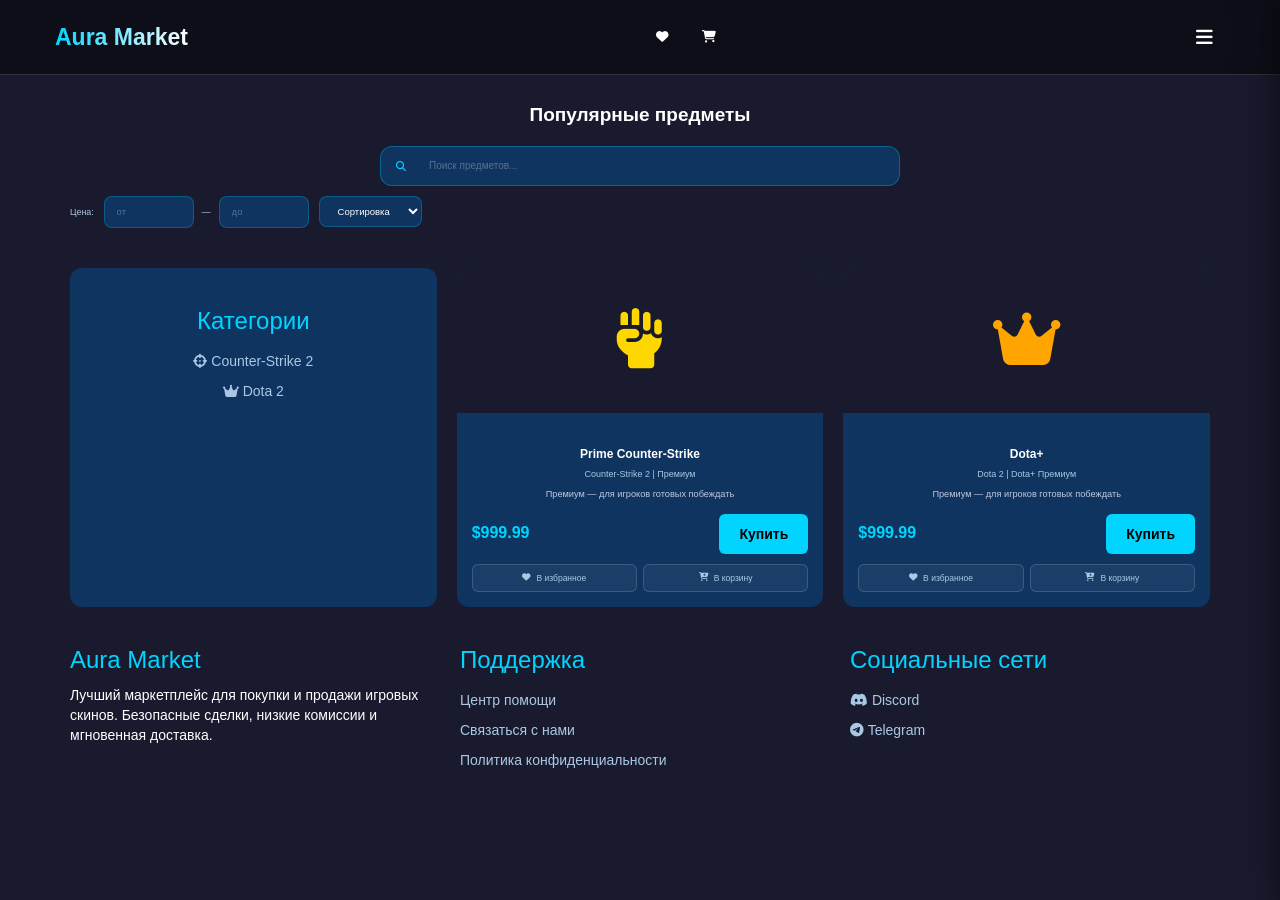
==== commit e623a140: "Update index.html" ====
--- a/index.html
+++ b/index.html
@@ -11,33 +11,33 @@
 <body>
 
 <!-- HEADER (semantic classes) -->
-<header class="site-header">
-    <div class="header-container">
-        <a href="index.html" class="logo-link"><div class="logo-text">Aura Market</div></a>
-
-        <div class="header-actions">
-            <button class="icon-button" id="btn-open-fav" title="Избранное">
+<header>
+    <div class="header-content">
+        <a href="index.html"><div class="logo">Aura Market</div></a>
+
+        <div class="header-icons">
+            <button class="icon-btn" id="btn-open-fav" title="Избранное">
                 <i class="fas fa-heart"></i>
-                <span class="badge-counter" id="fav-badge">0</span>
+                <span class="badge" id="fav-badge">0</span>
             </button>
-            <button class="icon-button" id="btn-open-cart" title="Корзина">
+            <button class="icon-btn" id="btn-open-cart" title="Корзина">
                 <i class="fas fa-shopping-cart"></i>
-                <span class="badge-counter" id="cart-badge">0</span>
+                <span class="badge" id="cart-badge">0</span>
             </button>
         </div>
 
-        <input type="checkbox" id="menu-toggle" class="menu-toggle-checkbox">
-        <label for="menu-toggle" class="hamburger-trigger">
+        <input type="checkbox" id="menu-toggle" class="menu-toggle">
+        <label for="menu-toggle" class="hamburger">
             <i class="fas fa-bars"></i>
         </label>
 
-        <div class="mobile-nav">
+        <div class="mobile-menu">
             <a href="Counter-Strike.html"><i class="fas fa-crosshairs"></i> CS 2</a>
             <a href="Dota.html"><i class="fas fa-crown"></i> Dota 2</a>
             <a href="SMI.html"><i class="fas fa-newspaper"></i> <span data-ru="Новости" data-en="News">Новости</span></a>
             <a href="profil.html"><i class="fas fa-user"></i> <span data-ru="Перейти в профиль" data-en="Go to profile">Перейти в профиль</span></a>
             <hr>
-            <div class="select-row">
+            <div class="select-group">
                 <select id="currency">
                     <option value="USD">USD $</option>
                     <option value="RUB">RUB ₽</option>
@@ -56,69 +56,81 @@
     <section class="featured-skins">
         <h2 class="section-title" data-ru="Популярные предметы" data-en="Popular Items">Популярные предметы</h2>
 
-        <div class="search-wrapper">
-            <i class="fas fa-search search-icon-mark"></i>
-            <input type="text" id="search-input" class="search-input-field" placeholder="Поиск предметов..." autocomplete="off">
-            <button class="search-clear-btn" id="search-clear"><i class="fas fa-times"></i></button>
-        </div>
-
-        <div class="filters-container">
-            <span class="filter-text" data-ru="Цена:" data-en="Price:">Цена:</span>
-            <div class="price-range-group">
-                <input type="number" id="price-min" class="price-input" placeholder="от" min="0">
-                <span class="price-separator">—</span>
-                <input type="number" id="price-max" class="price-input" placeholder="до" min="0">
-            </div>
-            <select class="sort-select" id="sort-select">
+        <div class="search-bar">
+            <i class="fas fa-search search-icon"></i>
+            <input type="text" id="search-input" placeholder="Поиск предметов..." autocomplete="off">
+            <button class="search-clear" id="search-clear"><i class="fas fa-times"></i></button>
+        </div>
+
+        <div class="filters-bar">
+            <span class="filter-label" data-ru="Цена:" data-en="Price:">Цена:</span>
+            <div class="price-inputs">
+                <input type="number" id="price-min" placeholder="от" min="0">
+                <span class="separator">—</span>
+                <input type="number" id="price-max" placeholder="до" min="0">
+            </div>
+            <select class="filter-sort" id="sort-select">
                 <option value="" data-ru="Сортировка" data-en="Sort by">Сортировка</option>
                 <option value="asc" data-ru="Дешевле" data-en="Price: Low to High">Дешевле</option>
                 <option value="desc" data-ru="Дороже" data-en="Price: High to Low">Дороже</option>
             </select>
-            <button class="reset-filters-btn" id="reset-filters" data-ru="Сбросить" data-en="Reset">Сбросить</button>
-        </div>
-
-        <div class="skins-grid" id="skins-grid">
-            <div class="no-results-message" id="no-results">
+            <button class="btn-reset-filters" id="reset-filters" data-ru="Сбросить" data-en="Reset">Сбросить</button>
+        </div>
+
+        <div class="skins-grid">
+            <div class="no-results" id="no-results">
                 <i class="fas fa-search"></i>
                 <span data-ru="Ничего не найдено" data-en="Nothing found">Ничего не найдено</span>
             </div>
-
-            <!-- CARD 1 -->
+            <!-- Категории -->
+            <div class="skin-card footer-column categories">
+                <h3 data-ru="Категории" data-en="Categories">Категории</h3>
+                <ul>
+                    <li><a href="Counter-Strike.html"><i class="fas fa-crosshairs"></i> Counter-Strike 2</a></li>
+                    <li><a href="Dota.html"><i class="fas fa-crown"></i> Dota 2</a></li>
+                </ul>
+            </div>
+
+            <!-- Карточка 1 -->
             <div class="skin-card" data-id="cs-prime" data-name="Prime Counter-Strike" data-game="Counter-Strike 2 | Премиум" data-icon="fa-fist-raised" data-icon-color="#FFD700" data-base="999.99">
-                <div class="card-image-area" style="color: #FFD700;">
+                <div class="skin-image" style="color: #FFD700;">
                     <i class="fas fa-fist-raised"></i>
                 </div>
-                <div class="card-info">
-                    <h3 class="item-name" data-ru="Prime Counter-Strike" data-en="Prime Counter-Strike">Prime Counter-Strike</h3>
-                    <div class="item-game" data-ru="Counter-Strike 2 | Премиум" data-en="Counter-Strike 2 | Premium">Counter-Strike 2 | Премиум</div>
-                    <p class="item-description" data-ru="Премиум — для игроков готовых побеждать" data-en="Premium — for players ready to win">Премиум — для игроков готовых побеждать</p>
-                    <div class="price-block">
-                        <div class="current-price" data-base="999.99">$999.99</div>
-                        <button class="buy-btn"><a href="buy_button_CS.html" class="buy-link" data-ru="Купить" data-en="Buy">Купить</a></button>
+                <div class="skin-info">
+                    <h3 class="skin-name" data-ru="Prime Counter-Strike" data-en="Prime Counter-Strike">Prime Counter-Strike</h3>
+                    <div class="skin-game" data-ru="Counter-Strike 2 | Премиум" data-en="Counter-Strike 2 | Premium">Counter-Strike 2 | Премиум</div>
+                    <p data-ru="Премиум — для игроков готовых побеждать" data-en="Premium — for players ready to win">Премиум — для игроков готовых побеждать</p>
+                    <div class="skin-price">
+                        <div class="price" data-base="999.99">$999.99</div>
+                        <button class="btn-buy">
+                            <a href="buy_button_CS.html" data-ru="Купить" data-en="Buy">Купить</a>
+                        </button>
                     </div>
-                    <div class="card-actions">
-                        <button class="action-btn btn-fav" data-id="cs-prime"><i class="fas fa-heart"></i> <span data-ru="В избранное" data-en="Wishlist">В избранное</span></button>
-                        <button class="action-btn btn-cart" data-id="cs-prime"><i class="fas fa-cart-plus"></i> <span data-ru="В корзину" data-en="Add to cart">В корзину</span></button>
+                    <div class="skin-card-actions">
+                        <button class="btn-card-action btn-fav" data-id="cs-prime"><i class="fas fa-heart"></i> <span data-ru="В избранное" data-en="Wishlist">В избранное</span></button>
+                        <button class="btn-card-action btn-cart" data-id="cs-prime"><i class="fas fa-cart-plus"></i> <span data-ru="В корзину" data-en="Add to cart">В корзину</span></button>
                     </div>
                 </div>
             </div>
 
-            <!-- CARD 2 -->
+            <!-- Карточка 2 -->
             <div class="skin-card" data-id="dota-plus" data-name="Dota+" data-game="Dota 2 | Dota+ Премиум" data-icon="fa-crown" data-icon-color="#FFA500" data-base="999.99">
-                <div class="card-image-area" style="color: #FFA500;">
+                <div class="skin-image" style="color: #FFA500;">
                     <i class="fas fa-crown"></i>
                 </div>
-                <div class="card-info">
-                    <h3 class="item-name" data-ru="Dota+" data-en="Dota+">Dota+</h3>
-                    <div class="item-game" data-ru="Dota 2 | Dota+ Премиум" data-en="Dota 2 | Dota+ Premium">Dota 2 | Dota+ Премиум</div>
-                    <p class="item-description" data-ru="Премиум — для игроков готовых побеждать" data-en="Premium — for players ready to win">Премиум — для игроков готовых побеждать</p>
-                    <div class="price-block">
-                        <div class="current-price" data-base="999.99">$999.99</div>
-                        <button class="buy-btn"><a href="buy_button_CS.html" class="buy-link" data-ru="Купить" data-en="Buy">Купить</a></button>
+                <div class="skin-info">
+                    <h3 class="skin-name" data-ru="Dota+" data-en="Dota+">Dota+</h3>
+                    <div class="skin-game" data-ru="Dota 2 | Dota+ Премиум" data-en="Dota 2 | Dota+ Premium">Dota 2 | Dota+ Премиум</div>
+                    <p data-ru="Премиум — для игроков готовых побеждать" data-en="Premium — for players ready to win">Премиум — для игроков готовых побеждать</p>
+                    <div class="skin-price">
+                        <div class="price" data-base="999.99">$999.99</div>
+                        <button class="btn-buy">
+                            <a href="buy_button_CS.html" data-ru="Купить" data-en="Buy">Купить</a>
+                        </button>
                     </div>
-                    <div class="card-actions">
-                        <button class="action-btn btn-fav" data-id="dota-plus"><i class="fas fa-heart"></i> <span data-ru="В избранное" data-en="Wishlist">В избранное</span></button>
-                        <button class="action-btn btn-cart" data-id="dota-plus"><i class="fas fa-cart-plus"></i> <span data-ru="В корзину" data-en="Add to cart">В корзину</span></button>
+                    <div class="skin-card-actions">
+                        <button class="btn-card-action btn-fav" data-id="dota-plus"><i class="fas fa-heart"></i> <span data-ru="В избранное" data-en="Wishlist">В избранное</span></button>
+                        <button class="btn-card-action btn-cart" data-id="dota-plus"><i class="fas fa-cart-plus"></i> <span data-ru="В корзину" data-en="Add to cart">В корзину</span></button>
                     </div>
                 </div>
             </div>
@@ -136,6 +148,7 @@
                     Лучший маркетплейс для покупки и продажи игровых скинов. Безопасные сделки, низкие комиссии и мгновенная доставка.
                 </p>
             </div>
+
             <div class="footer-column col-md-4">
                 <h3 data-ru="Поддержка" data-en="Support">Поддержка</h3>
                 <ul class="list-unstyled">
@@ -144,6 +157,7 @@
                     <li><a href="#" data-ru="Политика конфиденциальности" data-en="Privacy Policy">Политика конфиденциальности</a></li>
                 </ul>
             </div>
+
             <div class="footer-column col-md-4">
                 <h3 data-ru="Социальные сети" data-en="Social Networks">Социальные сети</h3>
                 <ul class="list-unstyled">
@@ -155,64 +169,386 @@
     </div>
 </footer>
 
-<!-- Overlay + Panels -->
+<script>
+const rates = { USD: 1, RUB: 83.13, EUR: 0.864 };
+let currentCurrency = localStorage.getItem('currency') || 'USD';
+let currentLang = localStorage.getItem('language') || 'ru';
+
+function updatePrices() {
+    document.querySelectorAll('.price').forEach(el => {
+        const baseUSD = parseFloat(el.getAttribute('data-base')) || 0;
+        const converted = (baseUSD * rates[currentCurrency]).toFixed(2);
+        const symbol = currentCurrency === 'USD' ? '$' : currentCurrency === 'RUB' ? '₽' : '€';
+        el.textContent = symbol + converted;
+    });
+}
+
+function switchLanguage(lang) {
+    currentLang = lang;
+    localStorage.setItem('language', lang);
+    document.documentElement.lang = lang;
+    document.querySelectorAll('[data-ru]').forEach(el => {
+        const attr = lang === 'ru' ? 'ru' : 'en';
+        if (el.hasAttribute(`data-${attr}`)) el.textContent = el.getAttribute(`data-${attr}`);
+    });
+    document.querySelectorAll('.btn-buy a').forEach(a => {
+        a.textContent = lang === 'ru' ? 'Купить' : 'Buy';
+    });
+    const si = document.getElementById('search-input');
+    if (si) si.placeholder = lang === 'ru' ? 'Поиск предметов...' : 'Search items...';
+    const pmin = document.getElementById('price-min');
+    const pmax = document.getElementById('price-max');
+    if (pmin) pmin.placeholder = lang === 'ru' ? 'от' : 'min';
+    if (pmax) pmax.placeholder = lang === 'ru' ? 'до' : 'max';
+}
+
+function initPage() {
+    const curSelect = document.getElementById('currency');
+    const langSelect = document.getElementById('language');
+    if (curSelect) curSelect.value = currentCurrency;
+    if (langSelect) langSelect.value = currentLang;
+    switchLanguage(currentLang);
+    updatePrices();
+}
+
+    // ========== ПОИСК И ФИЛЬТРЫ ==========
+    const searchInput   = document.getElementById('search-input');
+    const searchClear   = document.getElementById('search-clear');
+    const noResults     = document.getElementById('no-results');
+    const priceMin      = document.getElementById('price-min');
+    const priceMax      = document.getElementById('price-max');
+    const sortSelect    = document.getElementById('sort-select');
+    const resetBtn      = document.getElementById('reset-filters');
+    const grid          = document.querySelector('.skins-grid');
+
+    function getCardPriceUSD(card) {
+        const priceEl = card.querySelector('.price');
+        return priceEl ? parseFloat(priceEl.getAttribute('data-base')) || 0 : 0;
+    }
+
+    function checkFiltersActive() {
+        const active = searchInput.value.trim() || priceMin.value || priceMax.value || sortSelect.value;
+        resetBtn.classList.toggle('visible', !!active);
+        searchClear.style.display = searchInput.value.trim() ? 'block' : 'none';
+    }
+
+    function applyFilters() {
+        const query   = searchInput.value.trim().toLowerCase();
+        const minUSD  = priceMin.value !== '' ? parseFloat(priceMin.value) / rates[currentCurrency] : null;
+        const maxUSD  = priceMax.value !== '' ? parseFloat(priceMax.value) / rates[currentCurrency] : null;
+        const sort    = sortSelect.value;
+
+        const cards = Array.from(document.querySelectorAll('.skin-card'));
+
+        // Фильтрация
+        let visible = 0;
+        cards.forEach(card => {
+            const name    = (card.querySelector('.skin-name')?.textContent || '').toLowerCase();
+            const priceV  = getCardPriceUSD(card);
+            const nameOk  = !query || name.includes(query);
+            const minOk   = minUSD === null || priceV >= minUSD;
+            const maxOk   = maxUSD === null || priceV <= maxUSD;
+            const match   = nameOk && minOk && maxOk;
+            card.style.display = match ? '' : 'none';
+            if (match) visible++;
+        });
+
+        noResults.style.display = visible === 0 ? 'block' : 'none';
+
+        // Сортировка видимых карточек
+        if (sort) {
+            const visibleCards = cards.filter(c => c.style.display !== 'none');
+            visibleCards.sort((a, b) => {
+                const pa = getCardPriceUSD(a);
+                const pb = getCardPriceUSD(b);
+                return sort === 'asc' ? pa - pb : pb - pa;
+            });
+            visibleCards.forEach(card => grid.appendChild(card));
+        }
+
+        checkFiltersActive();
+    }
+
+    searchInput.addEventListener('input', applyFilters);
+    priceMin.addEventListener('input', applyFilters);
+    priceMax.addEventListener('input', applyFilters);
+    sortSelect.addEventListener('change', applyFilters);
+
+    searchClear.addEventListener('click', () => {
+        searchInput.value = '';
+        applyFilters();
+        searchInput.focus();
+    });
+
+    resetBtn.addEventListener('click', () => {
+        searchInput.value = '';
+        priceMin.value = '';
+        priceMax.value = '';
+        sortSelect.value = '';
+        applyFilters();
+    });
+
+document.addEventListener('DOMContentLoaded', () => {
+    initPage();
+
+    document.getElementById('currency')?.addEventListener('change', e => {
+        currentCurrency = e.target.value;
+        localStorage.setItem('currency', currentCurrency);
+        updatePrices();
+        renderCart();
+    });
+    document.getElementById('language')?.addEventListener('change', e => {
+        switchLanguage(e.target.value);
+    });
+
+    // ========== КОРЗИНА И ИЗБРАННОЕ ==========
+    let cart = JSON.parse(localStorage.getItem('aura_cart') || '[]');
+    let favs = JSON.parse(localStorage.getItem('aura_favs') || '[]');
+
+    // Данные товаров из карточек
+    function getItemData(id) {
+        const card = document.querySelector(`.skin-card[data-id="${id}"]`);
+        if (!card) return null;
+        return {
+            id,
+            name: card.dataset.name,
+            game: card.dataset.game,
+            icon: card.dataset.icon,
+            iconColor: card.dataset.iconColor,
+            base: parseFloat(card.dataset.base)
+        };
+    }
+
+    function save() {
+        localStorage.setItem('aura_cart', JSON.stringify(cart));
+        localStorage.setItem('aura_favs', JSON.stringify(favs));
+    }
+
+    function formatPrice(baseUSD) {
+        const sym = currentCurrency === 'USD' ? '$' : currentCurrency === 'RUB' ? '₽' : '€';
+        return sym + (baseUSD * rates[currentCurrency]).toFixed(2);
+    }
+
+    // Бейджи
+    function updateBadges() {
+        const cartCount = cart.reduce((s, i) => s + i.qty, 0);
+        const favCount  = favs.length;
+        const cb = document.getElementById('cart-badge');
+        const fb = document.getElementById('fav-badge');
+        cb.textContent = cartCount;
+        cb.style.display = cartCount > 0 ? 'flex' : 'none';
+        fb.textContent = favCount;
+        fb.style.display = favCount > 0 ? 'flex' : 'none';
+    }
+
+    // Рендер избранного
+    function renderFavs() {
+        const body  = document.getElementById('fav-body');
+        const empty = document.getElementById('fav-empty');
+        // Удаляем старые элементы (кроме empty)
+        body.querySelectorAll('.panel-item').forEach(el => el.remove());
+
+        if (favs.length === 0) { empty.style.display = ''; return; }
+        empty.style.display = 'none';
+
+        favs.forEach(item => {
+            const inCart = cart.some(c => c.id === item.id);
+            const el = document.createElement('div');
+            el.className = 'panel-item';
+            el.dataset.id = item.id;
+            el.innerHTML = `
+                <div class="panel-item-icon"><i class="fas ${item.icon}" style="color:${item.iconColor}"></i></div>
+                <div class="panel-item-info">
+                    <div class="panel-item-name">${item.name}</div>
+                    <div class="panel-item-game">${item.game}</div>
+                    <div class="panel-item-price">${formatPrice(item.base)}</div>
+                </div>
+                <div class="panel-item-actions">
+                    <button class="panel-item-actions btn-remove-item" title="Удалить" data-action="rem-fav" data-id="${item.id}"><i class="fas fa-trash-alt"></i></button>
+                    <button class="panel-item-actions btn-move-item" title="${inCart ? 'Уже в корзине' : 'В корзину'}" data-action="fav-to-cart" data-id="${item.id}">
+                        <i class="fas ${inCart ? 'fa-check' : 'fa-cart-plus'}"></i>
+                    </button>
+                </div>`;
+            body.appendChild(el);
+        });
+        updateBadges();
+    }
+
+    // Рендер корзины
+    function renderCart() {
+        const body   = document.getElementById('cart-body');
+        const empty  = document.getElementById('cart-empty');
+        const footer = document.getElementById('cart-footer');
+        body.querySelectorAll('.panel-item').forEach(el => el.remove());
+
+        if (cart.length === 0) {
+            empty.style.display = '';
+            footer.style.display = 'none';
+            return;
+        }
+        empty.style.display = 'none';
+        footer.style.display = '';
+
+        let total = 0;
+        cart.forEach(item => {
+            total += item.base * item.qty;
+            const el = document.createElement('div');
+            el.className = 'panel-item';
+            el.dataset.id = item.id;
+            el.innerHTML = `
+                <div class="panel-item-icon"><i class="fas ${item.icon}" style="color:${item.iconColor}"></i></div>
+                <div class="panel-item-info">
+                    <div class="panel-item-name">${item.name}</div>
+                    <div class="panel-item-game">${item.game}</div>
+                    <div class="panel-item-qty">
+                        <button class="qty-btn" data-action="qty-dec" data-id="${item.id}">−</button>
+                        <span class="qty-val">${item.qty}</span>
+                        <button class="qty-btn" data-action="qty-inc" data-id="${item.id}">+</button>
+                    </div>
+                </div>
+                <div style="display:flex;flex-direction:column;align-items:flex-end;gap:6px;flex-shrink:0;">
+                    <div class="panel-item-price">${formatPrice(item.base * item.qty)}</div>
+                    <div class="panel-item-actions">
+                        <button class="btn-remove-item" data-action="rem-cart" data-id="${item.id}" title="Удалить"><i class="fas fa-trash-alt"></i></button>
+                    </div>
+                </div>`;
+            body.appendChild(el);
+        });
+
+        document.getElementById('cart-total').textContent = formatPrice(total);
+        updateBadges();
+    }
+
+    // Обновить кнопки на карточках
+    function syncCardButtons() {
+        document.querySelectorAll('.btn-fav').forEach(btn => {
+            const inFav = favs.some(f => f.id === btn.dataset.id);
+            btn.classList.toggle('active-fav', inFav);
+        });
+        document.querySelectorAll('.btn-cart').forEach(btn => {
+            const inCart = cart.some(c => c.id === btn.dataset.id);
+            btn.classList.toggle('active-cart', inCart);
+        });
+    }
+
+    // Открыть/закрыть панели
+    const overlay = document.getElementById('panel-overlay');
+    function openPanel(id) {
+        document.getElementById(id).classList.add('open');
+        overlay.classList.add('open');
+    }
+    function closeAll() {
+        document.querySelectorAll('.side-panel').forEach(p => p.classList.remove('open'));
+        overlay.classList.remove('open');
+    }
+
+    document.getElementById('btn-open-fav').addEventListener('click', () => { renderFavs(); openPanel('panel-fav'); });
+    document.getElementById('btn-open-cart').addEventListener('click', () => { renderCart(); openPanel('panel-cart'); });
+    document.getElementById('close-fav').addEventListener('click', closeAll);
+    document.getElementById('close-cart').addEventListener('click', closeAll);
+    overlay.addEventListener('click', closeAll);
+
+    // Делегирование событий — кнопки на карточках
+    document.addEventListener('click', e => {
+        // Добавить в избранное
+        const favBtn = e.target.closest('.btn-fav');
+        if (favBtn) {
+            const id   = favBtn.dataset.id;
+            const idx  = favs.findIndex(f => f.id === id);
+            if (idx === -1) { const d = getItemData(id); if (d) favs.push(d); }
+            else favs.splice(idx, 1);
+            save(); syncCardButtons(); updateBadges(); return;
+        }
+
+        // Добавить в корзину
+        const cartBtn = e.target.closest('.btn-cart');
+        if (cartBtn) {
+            const id  = cartBtn.dataset.id;
+            const idx = cart.findIndex(c => c.id === id);
+            if (idx === -1) { const d = getItemData(id); if (d) cart.push({...d, qty: 1}); }
+            else cart.splice(idx, 1);
+            save(); syncCardButtons(); updateBadges(); renderCart(); return;
+        }
+
+        // Действия внутри панелей
+        const action = e.target.closest('[data-action]')?.dataset.action;
+        const id     = e.target.closest('[data-action]')?.dataset.id;
+        if (!action) return;
+
+        if (action === 'rem-fav') {
+            favs = favs.filter(f => f.id !== id);
+            save(); syncCardButtons(); renderFavs(); updateBadges();
+        }
+        if (action === 'fav-to-cart') {
+            const inCart = cart.some(c => c.id === id);
+            if (!inCart) { const d = favs.find(f => f.id === id); if (d) cart.push({...d, qty: 1}); }
+            save(); syncCardButtons(); renderFavs(); renderCart(); updateBadges();
+        }
+        if (action === 'rem-cart') {
+            cart = cart.filter(c => c.id !== id);
+            save(); syncCardButtons(); renderCart(); updateBadges();
+        }
+        if (action === 'qty-inc') {
+            const item = cart.find(c => c.id === id);
+            if (item) item.qty++;
+            save(); renderCart();
+        }
+        if (action === 'qty-dec') {
+            const item = cart.find(c => c.id === id);
+            if (item && item.qty > 1) item.qty--;
+            else cart = cart.filter(c => c.id !== id);
+            save(); syncCardButtons(); renderCart(); updateBadges();
+        }
+    });
+
+    // Инициализация
+    syncCardButtons();
+    updateBadges();
+});
+</script>
+
+<!-- OVERLAY -->
 <div class="panel-overlay" id="panel-overlay"></div>
+
+<!-- ПАНЕЛЬ ИЗБРАННОГО -->
 <div class="side-panel" id="panel-fav">
-    <div class="panel-header"><h3><i class="fas fa-heart" style="margin-right:8px;"></i><span data-ru="Избранное" data-en="Wishlist">Избранное</span></h3><button class="panel-close" id="close-fav"><i class="fas fa-times"></i></button></div>
-    <div class="panel-body" id="fav-body"><div class="panel-empty" id="fav-empty"><i class="fas fa-heart"></i><p data-ru="Список избранного пуст" data-en="Your wishlist is empty">Список избранного пуст</p></div></div>
+    <div class="panel-header">
+        <h3><i class="fas fa-heart" style="margin-right:8px;"></i><span data-ru="Избранное" data-en="Wishlist">Избранное</span></h3>
+        <button class="panel-close" id="close-fav"><i class="fas fa-times"></i></button>
+    </div>
+    <div class="panel-body" id="fav-body">
+        <div class="panel-empty" id="fav-empty">
+            <i class="fas fa-heart"></i>
+            <p data-ru="Список избранного пуст" data-en="Your wishlist is empty">Список избранного пуст</p>
+        </div>
+    </div>
 </div>
+
+<!-- ПАНЕЛЬ КОРЗИНЫ -->
 <div class="side-panel" id="panel-cart">
-    <div class="panel-header"><h3><i class="fas fa-shopping-cart" style="margin-right:8px;"></i><span data-ru="Корзина" data-en="Cart">Корзина</span></h3><button class="panel-close" id="close-cart"><i class="fas fa-times"></i></button></div>
-    <div class="panel-body" id="cart-body"><div class="panel-empty" id="cart-empty"><i class="fas fa-shopping-cart"></i><p data-ru="Корзина пуста" data-en="Your cart is empty">Корзина пуста</p></div></div>
-    <div class="panel-footer" id="cart-footer" style="display:none;"><div class="panel-total"><span data-ru="Итого:" data-en="Total:">Итого:</span><span id="cart-total">$0.00</span></div><button class="btn-checkout" onclick="window.location.href='buy_button_CS.html'"><i class="fas fa-bolt" style="margin-right:8px;"></i><span data-ru="Оформить заказ" data-en="Checkout">Оформить заказ</span></button></div>
+    <div class="panel-header">
+        <h3><i class="fas fa-shopping-cart" style="margin-right:8px;"></i><span data-ru="Корзина" data-en="Cart">Корзина</span></h3>
+        <button class="panel-close" id="close-cart"><i class="fas fa-times"></i></button>
+    </div>
+    <div class="panel-body" id="cart-body">
+        <div class="panel-empty" id="cart-empty">
+            <i class="fas fa-shopping-cart"></i>
+            <p data-ru="Корзина пуста" data-en="Your cart is empty">Корзина пуста</p>
+        </div>
+    </div>
+    <div class="panel-footer" id="cart-footer" style="display:none;">
+        <div class="panel-total">
+            <span data-ru="Итого:" data-en="Total:">Итого:</span>
+            <span id="cart-total">$0.00</span>
+        </div>
+        <button class="btn-checkout" onclick="window.location.href='buy_button_CS.html'">
+            <i class="fas fa-bolt" style="margin-right:8px;"></i>
+            <span data-ru="Оформить заказ" data-en="Checkout">Оформить заказ</span>
+        </button>
+    </div>
 </div>
 
-<!-- Separate scripts (logic only, no style) -->
 <script src="https://ajax.googleapis.com/ajax/libs/jquery/3.6.0/jquery.min.js"></script>
 <script src="https://cdn.jsdelivr.net/npm/bootstrap@3.4.1/dist/js/bootstrap.min.js"></script>
-<script>(function() {
-        const rates = { USD: 1, RUB: 83.13, EUR: 0.864 };
-        let currentCurrency = localStorage.getItem('currency') || 'USD';
-        let currentLang = localStorage.getItem('language') || 'ru';
-        let cart = JSON.parse(localStorage.getItem('aura_cart') || '[]');
-        let favs = JSON.parse(localStorage.getItem('aura_favs') || '[]');
-
-        function updatePrices() {
-            document.querySelectorAll('.current-price').forEach(el => {
-                const baseUSD = parseFloat(el.getAttribute('data-base')) || 0;
-                const converted = (baseUSD * rates[currentCurrency]).toFixed(2);
-                const symbol = currentCurrency === 'USD' ? '$' : currentCurrency === 'RUB' ? '₽' : '€';
-                el.textContent = symbol + converted;
-            });
-        }
-
-        function switchLanguage(lang) {
-            currentLang = lang;
-            localStorage.setItem('language', lang);
-            document.querySelectorAll('[data-ru]').forEach(el => {
-                const attr = lang === 'ru' ? 'ru' : 'en';
-                if (el.hasAttribute(`data-${attr}`)) el.textContent = el.getAttribute(`data-${attr}`);
-            });
-            document.querySelectorAll('.buy-link').forEach(a => { a.textContent = lang === 'ru' ? 'Купить' : 'Buy'; });
-            const searchInp = document.getElementById('search-input');
-            if (searchInp) searchInp.placeholder = lang === 'ru' ? 'Поиск предметов...' : 'Search items...';
-            const minInp = document.getElementById('price-min'), maxInp = document.getElementById('price-max');
-            if (minInp) minInp.placeholder = lang === 'ru' ? 'от' : 'min';
-            if (maxInp) maxInp.placeholder = lang === 'ru' ? 'до' : 'max';
-        }
-
-        function formatPrice(baseUSD) {
-            const sym = currentCurrency === 'USD' ? '$' : currentCurrency === 'RUB' ? '₽' : '€';
-            return sym + (baseUSD * rates[currentCurrency]).toFixed(2);
-        }
-
-        function updateBadges() {
-            const cartCount = cart.reduce((s, i) => s + i.qty, 0);
-            const favCount = favs.length;
-            const cb = document.getElementById('cart-badge'), fb = document.getElementById('fav-badge');
-            if(cb)  (cb.textContent)
-        } 
-    }
-)
-</script>
-
+</body>
+</html>
--- a/styleindex.css
+++ b/styleindex.css
@@ -1,740 +1,619 @@
-/* ========== MAIN STYLESHEET (separated from logic) ========== */
-/* ---------- GLOBAL & BASE ---------- */
-* {
-    margin: 0;
-    padding: 0;
-    box-sizing: border-box;
-}
-
 body {
-    background-color: #1a1a2e;
-    color: white;
-    font-family: 'Segoe UI', system-ui, -apple-system, BlinkMacSystemFont, 'Roboto', sans-serif;
-}
-
-/* ---------- HEADER / STICKY NAV ---------- */
-.site-header {
-    background: rgba(0,0,0,0.45);
-    backdrop-filter: blur(10px);
-    border-bottom: 1px solid rgba(255,255,255,0.15);
-    padding: 12px 0;
-    position: sticky;
-    top: 0;
-    z-index: 1000;
-}
-
-.header-container {
-    display: flex;
-    justify-content: space-between;
-    align-items: center;
-    max-width: 1200px;
-    margin: 0 auto;
-    padding: 0 15px;
-    height: 50px;
-    box-sizing: border-box;
-}
-
-.logo-link {
-    display: flex;
-    align-items: center;
-    text-decoration: none;
-    height: 100%;
-}
-
-.logo-text {
-    font-size: 2.3rem;
-    font-weight: 800;
-    background: linear-gradient(90deg, #00d4ff, #ffffff);
-    -webkit-background-clip: text;
-    background-clip: text;
-    -webkit-text-fill-color: transparent;
-    margin: 0;
-    line-height: 1;
-}
-
-/* header icons group */
-.header-actions {
-    display: flex;
-    align-items: center;
-    gap: 4px;
-    height: 100%;
-}
-
-.icon-button {
-    position: relative;
-    display: flex;
-    align-items: center;
-    justify-content: center;
-    width: 42px;
-    height: 42px;
-    border-radius: 8px;
-    background: none;
-    border: none;
-    color: white;
-    font-size: 1.25rem;
-    cursor: pointer;
-    transition: background 0.2s;
-}
-
-.icon-button:hover {
-    background: rgba(255,255,255,0.12);
-}
-
-.badge-counter {
-    position: absolute;
-    top: 4px;
-    right: 4px;
-    background: #00d4ff;
-    color: #000;
-    font-size: 0.6rem;
-    font-weight: 700;
-    border-radius: 999px;
-    min-width: 16px;
-    height: 16px;
-    display: flex;
-    align-items: center;
-    justify-content: center;
-    padding: 0 3px;
-    display: none;
-}
-
-/* hamburger (mobile) */
-.hamburger-trigger {
-    display: flex;
-    align-items: center;
-    margin: 0;
-    line-height: 1;
-    height: 100%;
-    font-size: 1.9rem;
-    color: white;
-    cursor: pointer;
-    padding: 8px 12px;
-    border-radius: 8px;
-    transition: 0.3s;
-    margin-left: 15px;
-}
-
-.hamburger-trigger:hover {
-    background: rgba(255,255,255,0.15);
-}
-
-.menu-toggle-checkbox {
-    display: none;
-}
-
-.mobile-nav {
-    position: absolute;
-    top: 100%;
-    right: 15px;
-    background: rgba(25, 28, 55, 0.98);
-    border: 1px solid rgba(0,212,255,0.3);
-    border-radius: 12px;
-    width: 260px;
-    padding: 15px 0;
-    box-shadow: 0 15px 35px rgba(0,0,0,0.6);
-    opacity: 0;
-    visibility: hidden;
-    transform: translateY(-15px);
-    transition: all 0.35s ease;
-    z-index: 1100;
-}
-
-.menu-toggle-checkbox:checked ~ .mobile-nav {
-    opacity: 1;
-    visibility: visible;
-    transform: translateY(0);
-}
-
-.mobile-nav a {
-    display: block;
-    padding: 14px 22px;
-    color: #e0e0ff;
-    text-decoration: none;
-    font-size: 1.08rem;
-}
-
-.mobile-nav a:hover {
-    background: rgba(0,212,255,0.15);
-    color: white;
-}
-
-.mobile-nav hr {
-    border-color: rgba(255,255,255,0.12);
-    margin: 10px 0;
-}
-
-.select-row {
-    padding: 10px 22px;
-    display: flex;
-    gap: 12px;
-}
-
-.select-row select {
-    flex: 1;
-    background: rgba(255,255,255,0.08);
-    color: white;
-    border: 1px solid rgba(255,255,255,0.25);
-    border-radius: 8px;
-    padding: 8px 12px;
-    font-size: 1rem;
-}
-
-/* ---------- SEARCH BAR ---------- */
-.search-wrapper {
-    max-width: 520px;
-    margin: 0 auto 10px;
-    position: relative;
-}
-
-.search-input-field {
-    width: 100%;
-    padding: 12px 44px 12px 48px;
-    border-radius: 12px;
-    border: 1px solid rgba(0,212,255,0.3);
-    background: #0f3460;
-    color: white;
-    font-size: 1rem;
-    outline: none;
-    transition: border-color 0.2s, box-shadow 0.2s;
-    box-sizing: border-box;
-}
-
-.search-input-field:focus {
-    border-color: rgba(0,212,255,0.7);
-    box-shadow: 0 0 0 3px rgba(0,212,255,0.12);
-}
-
-.search-input-field::placeholder {
-    color: rgba(255,255,255,0.3);
-}
-
-.search-icon-mark {
-    position: absolute;
-    left: 16px;
-    top: 50%;
-    transform: translateY(-50%);
-    color: #00d4ff;
-    font-size: 1rem;
-    pointer-events: none;
-}
-
-.search-clear-btn {
-    position: absolute;
-    right: 14px;
-    top: 50%;
-    transform: translateY(-50%);
-    color: rgba(255,255,255,0.4);
-    font-size: 0.85rem;
-    cursor: pointer;
-    display: none;
-    background: none;
-    border: none;
-    padding: 0;
-    line-height: 1;
-}
-
-.search-clear-btn:hover {
-    color: #00d4ff;
-}
-
-/* ---------- FILTERS BAR ---------- */
-.filters-container {
-    display: flex;
-    align-items: center;
-    gap: 10px;
-    flex-wrap: wrap;
-    margin-bottom: 20px;
-}
-
-.filter-text {
-    font-size: 0.88rem;
-    color: #aac8e4;
-    white-space: nowrap;
-    margin: 0;
-    flex-shrink: 0;
-}
-
-.price-range-group {
-    display: flex;
-    align-items: center;
-    gap: 8px;
-    flex-shrink: 0;
-}
-
-.price-input {
-    width: 90px;
-    padding: 8px 12px;
-    border-radius: 8px;
-    border: 1px solid rgba(0,212,255,0.25);
-    background: #0f3460;
-    color: white;
-    font-size: 0.95rem;
-    outline: none;
-    transition: border-color 0.2s;
-    box-sizing: border-box;
-}
-
-.price-input:focus {
-    border-color: rgba(0,212,255,0.6);
-}
-
-.price-separator {
-    color: #aac8e4;
-    font-size: 0.9rem;
-    flex-shrink: 0;
-}
-
-.sort-select {
-    padding: 8px 14px;
-    border-radius: 8px;
-    border: 1px solid rgba(0,212,255,0.25);
-    background: #0f3460;
-    color: white;
-    font-size: 0.95rem;
-    outline: none;
-    cursor: pointer;
-    flex-shrink: 0;
-}
-
-.reset-filters-btn {
-    padding: 8px 14px;
-    border-radius: 8px;
-    border: 1px solid rgba(255,255,255,0.15);
-    background: transparent;
-    color: #aac8e4;
-    font-size: 0.88rem;
-    cursor: pointer;
-    transition: all 0.2s;
-    white-space: nowrap;
-    flex-shrink: 0;
-    display: none;
-}
-
-.reset-filters-btn.visible {
-    display: inline-block;
-}
-
-.reset-filters-btn:hover {
-    border-color: rgba(0,212,255,0.4);
-    color: #00d4ff;
-}
-
-/* ---------- GRID & CARDS ---------- */
-.skins-grid {
-    display: grid;
-    grid-template-columns: repeat(auto-fit, minmax(280px, 1fr));
-    gap: 20px;
-    padding: 20px 0;
-}
-
-.skin-card {
-    background: #0f3460;
-    border-radius: 12px;
-    overflow: hidden;
-    color: white;
-    text-align: center;
-    transition: transform 0.25s, box-shadow 0.25s;
-}
-
-.skin-card:hover {
-    transform: translateY(-4px);
-    box-shadow: 0 10px 30px rgba(0, 212, 255, 0.2);
-}
-
-.card-image-area {
-    font-size: 6rem;
-    padding: 30px 0;
-    background: #1a1a2e;
-}
-
-.card-info {
-    padding: 15px;
-}
-
-.item-name {
-    font-size: 1.2rem;
-    font-weight: bold;
-    margin-bottom: 6px;
-}
-
-.item-game {
-    font-size: 0.9rem;
-    color: #aac8e4;
-    margin-bottom: 8px;
-}
-
-.item-description {
-    font-size: 0.92rem;
-    color: #c0c8e0;
-    margin-bottom: 12px;
-}
-
-.price-block {
-    display: flex;
-    align-items: center;
-    justify-content: space-between;
-    gap: 10px;
-}
-
-.current-price {
-    font-size: 1.6rem;
-    font-weight: bold;
-    color: #00d4ff;
-    margin: 0;
-}
-
-.buy-btn {
-    background: #00d4ff;
-    color: #000;
-    padding: 10px 20px;
-    border: none;
-    border-radius: 6px;
-    cursor: pointer;
-    font-weight: bold;
-    transition: background 0.2s;
-}
-
-.buy-btn:hover {
-    background: #00b8d9;
-}
-
-.buy-link {
-    color: inherit;
-    text-decoration: none;
-}
-
-/* card action buttons */
-.card-actions {
-    display: flex;
-    gap: 6px;
-    margin-top: 10px;
-}
-
-.action-btn {
-    flex: 1;
-    padding: 7px;
-    border-radius: 6px;
-    border: 1px solid rgba(255,255,255,0.15);
-    background: rgba(255,255,255,0.05);
-    color: #aac8e4;
-    font-size: 0.85rem;
-    cursor: pointer;
-    transition: all 0.2s;
-    display: flex;
-    align-items: center;
-    justify-content: center;
-    gap: 5px;
-}
-
-.action-btn:hover {
-    background: rgba(0,212,255,0.12);
-    border-color: rgba(0,212,255,0.35);
-    color: #00d4ff;
-}
-
-.action-btn.active-fav {
-    color: #ff6b6b;
-    border-color: rgba(255,107,107,0.35);
-    background: rgba(255,107,107,0.08);
-}
-
-.action-btn.active-cart {
-    color: #00d4ff;
-    border-color: rgba(0,212,255,0.4);
-    background: rgba(0,212,255,0.08);
-}
-
-/* no results */
-.no-results-message {
-    display: none;
-    text-align: center;
-    padding: 40px 20px;
-    color: #aac8e4;
-    font-size: 1.05rem;
-    grid-column: 1 / -1;
-}
-
-.no-results-message i {
-    font-size: 2.5rem;
-    color: #00d4ff;
-    display: block;
-    margin-bottom: 12px;
-}
-
-/* section title */
-.section-title {
-    text-align: center;
-    color: white;
-    font-size: 1.9rem;
-    font-weight: 700;
-    margin: 30px 0 20px;
-}
-
-.section-title span {
-    color: #00d4ff;
-}
-
-/* ---------- SIDE PANELS ---------- */
-.side-panel {
-    position: fixed;
-    top: 0;
-    right: -380px;
-    width: 360px;
-    max-width: 95vw;
-    height: 100vh;
-    background: #0d1b3e;
-    border-left: 1px solid rgba(0,212,255,0.2);
-    box-shadow: -10px 0 40px rgba(0,0,0,0.6);
-    z-index: 2000;
-    display: flex;
-    flex-direction: column;
-    transition: right 0.35s cubic-bezier(.4,0,.2,1);
-}
-
-.side-panel.open {
-    right: 0;
-}
-
-.panel-overlay {
-    position: fixed;
-    inset: 0;
-    background: rgba(0,0,0,0.55);
-    z-index: 1999;
-    opacity: 0;
-    pointer-events: none;
-    transition: opacity 0.3s;
-}
-
-.panel-overlay.open {
-    opacity: 1;
-    pointer-events: all;
-}
-
-.panel-header {
-    display: flex;
-    align-items: center;
-    justify-content: space-between;
-    padding: 18px 20px;
-    border-bottom: 1px solid rgba(255,255,255,0.1);
-    flex-shrink: 0;
-}
-
-.panel-header h3 {
-    margin: 0;
-    font-size: 1.2rem;
-    font-weight: 700;
-    color: #00d4ff;
-}
-
-.panel-close {
-    background: none;
-    border: none;
-    color: rgba(255,255,255,0.5);
-    font-size: 1.3rem;
-    cursor: pointer;
-    padding: 4px 8px;
-    border-radius: 6px;
-    transition: all 0.2s;
-}
-
-.panel-close:hover {
-    background: rgba(255,255,255,0.1);
-    color: white;
-}
-
-.panel-body {
-    flex: 1;
-    overflow-y: auto;
-    padding: 16px;
-}
-
-.panel-body::-webkit-scrollbar {
-    width: 4px;
-}
-
-.panel-body::-webkit-scrollbar-thumb {
-    background: rgba(0,212,255,0.3);
-    border-radius: 4px;
-}
-
-.panel-empty {
-    text-align: center;
-    padding: 60px 20px;
-    color: #aac8e4;
-}
-
-.panel-empty i {
-    font-size: 3rem;
-    color: rgba(0,212,255,0.3);
-    display: block;
-    margin-bottom: 14px;
-}
-
-.panel-item {
-    display: flex;
-    align-items: center;
-    gap: 12px;
-    background: #0f3460;
-    border-radius: 10px;
-    padding: 12px;
-    margin-bottom: 10px;
-}
-
-.panel-item-icon {
-    font-size: 2rem;
-    width: 48px;
-    text-align: center;
-    flex-shrink: 0;
-}
-
-.panel-item-info {
-    flex: 1;
-    min-width: 0;
-}
-
-.panel-item-name {
-    font-weight: 600;
-    font-size: 0.95rem;
-    white-space: nowrap;
-    overflow: hidden;
-    text-overflow: ellipsis;
-}
-
-.panel-item-game {
-    font-size: 0.8rem;
-    color: #aac8e4;
-    margin-top: 2px;
-}
-
-.panel-item-price {
-    font-size: 1rem;
-    font-weight: 700;
-    color: #00d4ff;
-    white-space: nowrap;
-}
-
-.panel-item-actions {
-    display: flex;
-    flex-direction: column;
-    gap: 5px;
-    flex-shrink: 0;
-}
-
-.panel-item-actions button {
-    background: none;
-    border: none;
-    cursor: pointer;
-    padding: 4px 6px;
-    border-radius: 6px;
-    font-size: 0.85rem;
-    transition: all 0.2s;
-}
-
-.btn-remove-item {
-    color: #ff6b6b;
-}
-
-.btn-remove-item:hover {
-    background: rgba(255,107,107,0.15);
-}
-
-.btn-move-item {
-    color: #aac8e4;
-}
-
-.btn-move-item:hover {
-    background: rgba(0,212,255,0.15);
-    color: #00d4ff;
-}
-
-.panel-item-qty {
-    display: flex;
-    align-items: center;
-    gap: 6px;
-    margin-top: 4px;
-}
-
-.qty-btn {
-    background: rgba(255,255,255,0.08);
-    border: none;
-    color: white;
-    width: 22px;
-    height: 22px;
-    border-radius: 4px;
-    cursor: pointer;
-    font-size: 0.85rem;
-    display: flex;
-    align-items: center;
-    justify-content: center;
-    transition: background 0.15s;
-}
-
-.qty-btn:hover {
-    background: rgba(0,212,255,0.2);
-}
-
-.qty-val {
-    font-size: 0.9rem;
-    min-width: 16px;
-    text-align: center;
-}
-
-.panel-footer {
-    padding: 16px;
-    border-top: 1px solid rgba(255,255,255,0.1);
-    flex-shrink: 0;
-}
-
-.panel-total {
-    display: flex;
-    justify-content: space-between;
-    font-size: 1rem;
-    font-weight: 600;
-    margin-bottom: 12px;
-    color: white;
-}
-
-.panel-total span:last-child {
-    color: #00d4ff;
-}
-
-.btn-checkout {
-    width: 100%;
-    padding: 12px;
-    background: #00d4ff;
-    color: #000;
-    border: none;
-    border-radius: 10px;
-    font-size: 1rem;
-    font-weight: 700;
-    cursor: pointer;
-    transition: background 0.2s, transform 0.15s;
-}
-
-.btn-checkout:hover {
-    background: #00b8d9;
-    transform: translateY(-1px);
-}
-
-/* ---------- FOOTER ---------- */
-.footer-column h3 {
-    color: #00d4ff;
-    margin-bottom: 12px;
-}
-
-.footer-column ul {
-    list-style: none;
-    padding: 0;
-}
-
-.footer-column ul li a {
-    color: #aac8e4;
-    text-decoration: none;
-    display: block;
-    padding: 5px 0;
-    transition: color 0.2s;
-}
-
-.footer-column ul li a:hover {
-    color: #00d4ff;
-}+            background-color: #1a1a2e;
+            color: white;
+        }
+
+        header {
+            background: rgba(0,0,0,0.45);
+            backdrop-filter: blur(10px);
+            border-bottom: 1px solid rgba(255,255,255,0.15);
+            padding: 12px 0;
+            position: sticky;
+            top: 0;
+            z-index: 1000;
+        }
+        .header-content {
+            display: flex;
+            justify-content: space-between;
+            align-items: center;
+            max-width: 1200px;
+            margin: 0 auto;
+            padding: 0 15px;
+            height: 50px;
+            box-sizing: border-box;
+        }
+        .header-content > a {
+            display: flex;
+            align-items: center;
+            text-decoration: none;
+            padding: 0;
+            margin: 0;
+            line-height: 1;
+            height: 100%;
+        }
+        label.hamburger {
+            display: flex !important;
+            align-items: center;
+            margin: 0;
+            line-height: 1;
+            height: 100%;
+        }
+        .logo {
+            font-size: 2.3rem;
+            font-weight: 800;
+            background: linear-gradient(90deg, #00d4ff, #ffffff);
+            -webkit-background-clip: text;
+            -webkit-text-fill-color: transparent;
+            margin: 0;
+            line-height: 1;
+            display: flex;
+            align-items: center;
+        }
+        .hamburger {
+            font-size: 1.9rem;
+            color: white;
+            cursor: pointer;
+            padding: 8px 12px;
+            border-radius: 8px;
+            transition: 0.3s;
+            margin-left: 15px;
+        }
+        .hamburger:hover {
+            background: rgba(255,255,255,0.15);
+        }
+        .menu-toggle { display: none; }
+
+        .mobile-menu {
+            position: absolute;
+            top: 100%;
+            right: 15px;
+            background: rgba(25, 28, 55, 0.98);
+            border: 1px solid rgba(0,212,255,0.3);
+            border-radius: 12px;
+            width: 260px;
+            padding: 15px 0;
+            box-shadow: 0 15px 35px rgba(0,0,0,0.6);
+            opacity: 0;
+            visibility: hidden;
+            transform: translateY(-15px);
+            transition: all 0.35s ease;
+        }
+        .menu-toggle:checked ~ .mobile-menu {
+            opacity: 1;
+            visibility: visible;
+            transform: translateY(0);
+        }
+        .mobile-menu a {
+            display: block;
+            padding: 14px 22px;
+            color: #e0e0ff;
+            text-decoration: none;
+            font-size: 1.08rem;
+        }
+        .mobile-menu a:hover {
+            background: rgba(0,212,255,0.15);
+            color: white;
+        }
+        .mobile-menu hr {
+            border-color: rgba(255,255,255,0.12);
+            margin: 10px 0;
+        }
+        .select-group {
+            padding: 10px 22px;
+            display: flex;
+            gap: 12px;
+        }
+        .select-group select {
+            flex: 1;
+            background: rgba(255,255,255,0.08);
+            color: white;
+            border: 1px solid rgba(255,255,255,0.25);
+            border-radius: 8px;
+            padding: 8px 12px;
+            font-size: 1rem;
+        }
+
+        /* ========== GRID и КАРТОЧКИ ========== */
+        .skins-grid {
+            display: grid;
+            grid-template-columns: repeat(auto-fit, minmax(280px, 1fr));
+            gap: 20px;
+            padding: 20px 0;
+        }
+
+        .skin-card {
+            background: #0f3460;
+            border-radius: 12px;
+            overflow: hidden;
+            color: white;
+            text-align: center;
+            transition: transform 0.25s, box-shadow 0.25s;
+        }
+        .skin-card:hover {
+            transform: translateY(-4px);
+            box-shadow: 0 10px 30px rgba(0, 212, 255, 0.2);
+        }
+        .skin-image {
+            font-size: 6rem;
+            padding: 30px 0;
+            background: #1a1a2e;
+        }
+        .skin-info {
+            padding: 15px;
+        }
+        .skin-name {
+            font-size: 1.2rem;
+            font-weight: bold;
+            margin-bottom: 6px;
+        }
+        .skin-game {
+            font-size: 0.9rem;
+            color: #aac8e4;
+            margin-bottom: 8px;
+        }
+        .skin-info p {
+            font-size: 0.92rem;
+            color: #c0c8e0;
+            margin-bottom: 12px;
+        }
+        .skin-price {
+            display: flex;
+            align-items: center;
+            justify-content: space-between;
+            gap: 10px;
+        }
+        .price {
+            font-size: 1.6rem;
+            font-weight: bold;
+            color: #00d4ff;
+            margin: 0;
+        }
+        .btn-buy {
+            background: #00d4ff;
+            color: #000;
+            padding: 10px 20px;
+            border: none;
+            border-radius: 6px;
+            cursor: pointer;
+            font-weight: bold;
+            transition: background 0.2s;
+        }
+        .btn-buy:hover {
+            background: #00b8d9;
+        }
+        .btn-buy a {
+            color: inherit;
+            text-decoration: none;
+        }
+
+        /* ========== КАТЕГОРИИ ========== */
+        .footer-column h3 {
+            color: #00d4ff;
+            margin-bottom: 12px;
+        }
+        .footer-column ul {
+            list-style: none;
+            padding: 0;
+        }
+        .footer-column ul li a {
+            color: #aac8e4;
+            text-decoration: none;
+            display: block;
+            padding: 5px 0;
+            transition: color 0.2s;
+        }
+        .footer-column ul li a:hover {
+            color: #00d4ff;
+        }
+        .footer-column.categories {
+            background: #0f3460;
+            border-radius: 12px;
+            padding: 20px;
+            display: flex;
+            flex-direction: column;
+            justify-content: flex-start;
+        }
+
+        /* ========== ПОИСК ========== */
+        .search-bar {
+            max-width: 520px;
+            margin: 0 auto 10px;
+            position: relative;
+        }
+        .search-bar input {
+            width: 100%;
+            padding: 12px 44px 12px 48px;
+            border-radius: 12px;
+            border: 1px solid rgba(0,212,255,0.3);
+            background: #0f3460;
+            color: white;
+            font-size: 1rem;
+            outline: none;
+            transition: border-color 0.2s, box-shadow 0.2s;
+            box-sizing: border-box;
+        }
+        .search-bar input:focus {
+            border-color: rgba(0,212,255,0.7);
+            box-shadow: 0 0 0 3px rgba(0,212,255,0.12);
+        }
+        .search-bar input::placeholder {
+            color: rgba(255,255,255,0.3);
+        }
+        .search-bar .search-icon {
+            position: absolute;
+            left: 16px;
+            top: 50%;
+            transform: translateY(-50%);
+            color: #00d4ff;
+            font-size: 1rem;
+            pointer-events: none;
+        }
+        .search-bar .search-clear {
+            position: absolute;
+            right: 14px;
+            top: 50%;
+            transform: translateY(-50%);
+            color: rgba(255,255,255,0.4);
+            font-size: 0.85rem;
+            cursor: pointer;
+            display: none;
+            background: none;
+            border: none;
+            padding: 0;
+            line-height: 1;
+        }
+        .search-bar .search-clear:hover { color: #00d4ff; }
+
+        .no-results {
+            display: none;
+            text-align: center;
+            padding: 40px 20px;
+            color: #aac8e4;
+            font-size: 1.05rem;
+            grid-column: 1 / -1;
+        }
+        .no-results i {
+            font-size: 2.5rem;
+            color: #00d4ff;
+            display: block;
+            margin-bottom: 12px;
+        }
+
+        /* ========== ИКОНКИ ХЕДЕРА ========== */
+        .header-icons {
+            display: flex;
+            align-items: center;
+            gap: 4px;
+            height: 100%;
+        }
+        .icon-btn {
+            position: relative;
+            display: flex;
+            align-items: center;
+            justify-content: center;
+            width: 42px;
+            height: 42px;
+            border-radius: 8px;
+            background: none;
+            border: none;
+            color: white;
+            font-size: 1.25rem;
+            cursor: pointer;
+            transition: background 0.2s;
+        }
+        .icon-btn:hover { background: rgba(255,255,255,0.12); }
+        .icon-btn .badge {
+            position: absolute;
+            top: 4px;
+            right: 4px;
+            background: #00d4ff;
+            color: #000;
+            font-size: 0.6rem;
+            font-weight: 700;
+            border-radius: 999px;
+            min-width: 16px;
+            height: 16px;
+            display: flex;
+            align-items: center;
+            justify-content: center;
+            padding: 0 3px;
+            display: none;
+        }
+
+        /* ========== БОКОВЫЕ ПАНЕЛИ ========== */
+        .side-panel {
+            position: fixed;
+            top: 0;
+            right: -380px;
+            width: 360px;
+            max-width: 95vw;
+            height: 100vh;
+            background: #0d1b3e;
+            border-left: 1px solid rgba(0,212,255,0.2);
+            box-shadow: -10px 0 40px rgba(0,0,0,0.6);
+            z-index: 2000;
+            display: flex;
+            flex-direction: column;
+            transition: right 0.35s cubic-bezier(.4,0,.2,1);
+        }
+        .side-panel.open { right: 0; }
+
+        .panel-overlay {
+            position: fixed;
+            inset: 0;
+            background: rgba(0,0,0,0.55);
+            z-index: 1999;
+            opacity: 0;
+            pointer-events: none;
+            transition: opacity 0.3s;
+        }
+        .panel-overlay.open { opacity: 1; pointer-events: all; }
+
+        .panel-header {
+            display: flex;
+            align-items: center;
+            justify-content: space-between;
+            padding: 18px 20px;
+            border-bottom: 1px solid rgba(255,255,255,0.1);
+            flex-shrink: 0;
+        }
+        .panel-header h3 {
+            margin: 0;
+            font-size: 1.2rem;
+            font-weight: 700;
+            color: #00d4ff;
+        }
+        .panel-close {
+            background: none;
+            border: none;
+            color: rgba(255,255,255,0.5);
+            font-size: 1.3rem;
+            cursor: pointer;
+            padding: 4px 8px;
+            border-radius: 6px;
+            transition: all 0.2s;
+        }
+        .panel-close:hover { background: rgba(255,255,255,0.1); color: white; }
+
+        .panel-body {
+            flex: 1;
+            overflow-y: auto;
+            padding: 16px;
+        }
+        .panel-body::-webkit-scrollbar { width: 4px; }
+        .panel-body::-webkit-scrollbar-thumb { background: rgba(0,212,255,0.3); border-radius: 4px; }
+
+        .panel-empty {
+            text-align: center;
+            padding: 60px 20px;
+            color: #aac8e4;
+        }
+        .panel-empty i {
+            font-size: 3rem;
+            color: rgba(0,212,255,0.3);
+            display: block;
+            margin-bottom: 14px;
+        }
+
+        /* Карточка внутри панели */
+        .panel-item {
+            display: flex;
+            align-items: center;
+            gap: 12px;
+            background: #0f3460;
+            border-radius: 10px;
+            padding: 12px;
+            margin-bottom: 10px;
+        }
+        .panel-item-icon {
+            font-size: 2rem;
+            width: 48px;
+            text-align: center;
+            flex-shrink: 0;
+        }
+        .panel-item-info { flex: 1; min-width: 0; }
+        .panel-item-name {
+            font-weight: 600;
+            font-size: 0.95rem;
+            white-space: nowrap;
+            overflow: hidden;
+            text-overflow: ellipsis;
+        }
+        .panel-item-game {
+            font-size: 0.8rem;
+            color: #aac8e4;
+            margin-top: 2px;
+        }
+        .panel-item-price {
+            font-size: 1rem;
+            font-weight: 700;
+            color: #00d4ff;
+            white-space: nowrap;
+        }
+        .panel-item-actions {
+            display: flex;
+            flex-direction: column;
+            gap: 5px;
+            flex-shrink: 0;
+        }
+        .panel-item-actions button {
+            background: none;
+            border: none;
+            cursor: pointer;
+            padding: 4px 6px;
+            border-radius: 6px;
+            font-size: 0.85rem;
+            transition: all 0.2s;
+        }
+        .btn-remove-item { color: #ff6b6b; }
+        .btn-remove-item:hover { background: rgba(255,107,107,0.15); }
+        .btn-move-item { color: #aac8e4; }
+        .btn-move-item:hover { background: rgba(0,212,255,0.15); color: #00d4ff; }
+
+        /* Корзина — количество */
+        .panel-item-qty {
+            display: flex;
+            align-items: center;
+            gap: 6px;
+            margin-top: 4px;
+        }
+        .qty-btn {
+            background: rgba(255,255,255,0.08);
+            border: none;
+            color: white;
+            width: 22px;
+            height: 22px;
+            border-radius: 4px;
+            cursor: pointer;
+            font-size: 0.85rem;
+            display: flex;
+            align-items: center;
+            justify-content: center;
+            transition: background 0.15s;
+        }
+        .qty-btn:hover { background: rgba(0,212,255,0.2); }
+        .qty-val { font-size: 0.9rem; min-width: 16px; text-align: center; }
+
+        /* Футер панели */
+        .panel-footer {
+            padding: 16px;
+            border-top: 1px solid rgba(255,255,255,0.1);
+            flex-shrink: 0;
+        }
+        .panel-total {
+            display: flex;
+            justify-content: space-between;
+            font-size: 1rem;
+            font-weight: 600;
+            margin-bottom: 12px;
+            color: white;
+        }
+        .panel-total span:last-child { color: #00d4ff; }
+        .btn-checkout {
+            width: 100%;
+            padding: 12px;
+            background: #00d4ff;
+            color: #000;
+            border: none;
+            border-radius: 10px;
+            font-size: 1rem;
+            font-weight: 700;
+            cursor: pointer;
+            transition: background 0.2s, transform 0.15s;
+        }
+        .btn-checkout:hover { background: #00b8d9; transform: translateY(-1px); }
+
+        /* Кнопки на карточках */
+        .skin-card-actions {
+            display: flex;
+            gap: 6px;
+            margin-top: 10px;
+        }
+        .btn-card-action {
+            flex: 1;
+            padding: 7px;
+            border-radius: 6px;
+            border: 1px solid rgba(255,255,255,0.15);
+            background: rgba(255,255,255,0.05);
+            color: #aac8e4;
+            font-size: 0.85rem;
+            cursor: pointer;
+            transition: all 0.2s;
+            display: flex;
+            align-items: center;
+            justify-content: center;
+            gap: 5px;
+        }
+        .btn-card-action:hover { background: rgba(0,212,255,0.12); border-color: rgba(0,212,255,0.35); color: #00d4ff; }
+        .btn-card-action.active-fav { color: #ff6b6b; border-color: rgba(255,107,107,0.35); background: rgba(255,107,107,0.08); }
+        .btn-card-action.active-cart { color: #00d4ff; border-color: rgba(0,212,255,0.4); background: rgba(0,212,255,0.08); }
+        .filters-bar {
+            display: flex;
+            align-items: center;
+            gap: 10px;
+            flex-wrap: wrap;
+            margin-bottom: 20px;
+        }
+        .filter-label {
+            font-size: 0.88rem;
+            color: #aac8e4;
+            white-space: nowrap;
+            margin: 0;
+            flex-shrink: 0;
+        }
+        .price-inputs {
+            display: flex;
+            align-items: center;
+            gap: 8px;
+            flex-shrink: 0;
+        }
+        .price-inputs input {
+            width: 90px;
+            padding: 8px 12px;
+            border-radius: 8px;
+            border: 1px solid rgba(0,212,255,0.25);
+            background: #0f3460;
+            color: white;
+            font-size: 0.95rem;
+            outline: none;
+            transition: border-color 0.2s;
+            box-sizing: border-box;
+        }
+        .price-inputs input:focus {
+            border-color: rgba(0,212,255,0.6);
+        }
+        .price-inputs input::placeholder {
+            color: rgba(255,255,255,0.3);
+        }
+        .price-inputs .separator {
+            color: #aac8e4;
+            font-size: 0.9rem;
+            flex-shrink: 0;
+        }
+        .filter-sort {
+            padding: 8px 14px;
+            border-radius: 8px;
+            border: 1px solid rgba(0,212,255,0.25);
+            background: #0f3460;
+            color: white;
+            font-size: 0.95rem;
+            outline: none;
+            cursor: pointer;
+            transition: border-color 0.2s;
+            flex-shrink: 0;
+        }
+        .filter-sort:focus {
+            border-color: rgba(0,212,255,0.6);
+        }
+        .btn-reset-filters {
+            padding: 8px 14px;
+            border-radius: 8px;
+            border: 1px solid rgba(255,255,255,0.15);
+            background: transparent;
+            color: #aac8e4;
+            font-size: 0.88rem;
+            cursor: pointer;
+            transition: all 0.2s;
+            white-space: nowrap;
+            flex-shrink: 0;
+            display: none;
+        }
+        .btn-reset-filters:hover {
+            border-color: rgba(0,212,255,0.4);
+            color: #00d4ff;
+        }
+        .btn-reset-filters.visible {
+            display: inline-block;
+        }
+
+        /* ========== ЗАГОЛОВОК СЕКЦИИ ========== */
+        .section-title {
+            text-align: center;
+            color: white;
+            font-size: 1.9rem;
+            font-weight: 700;
+            margin: 30px 0 20px;
+        }
+        .section-title span {
+            color: #00d4ff;
+        }
